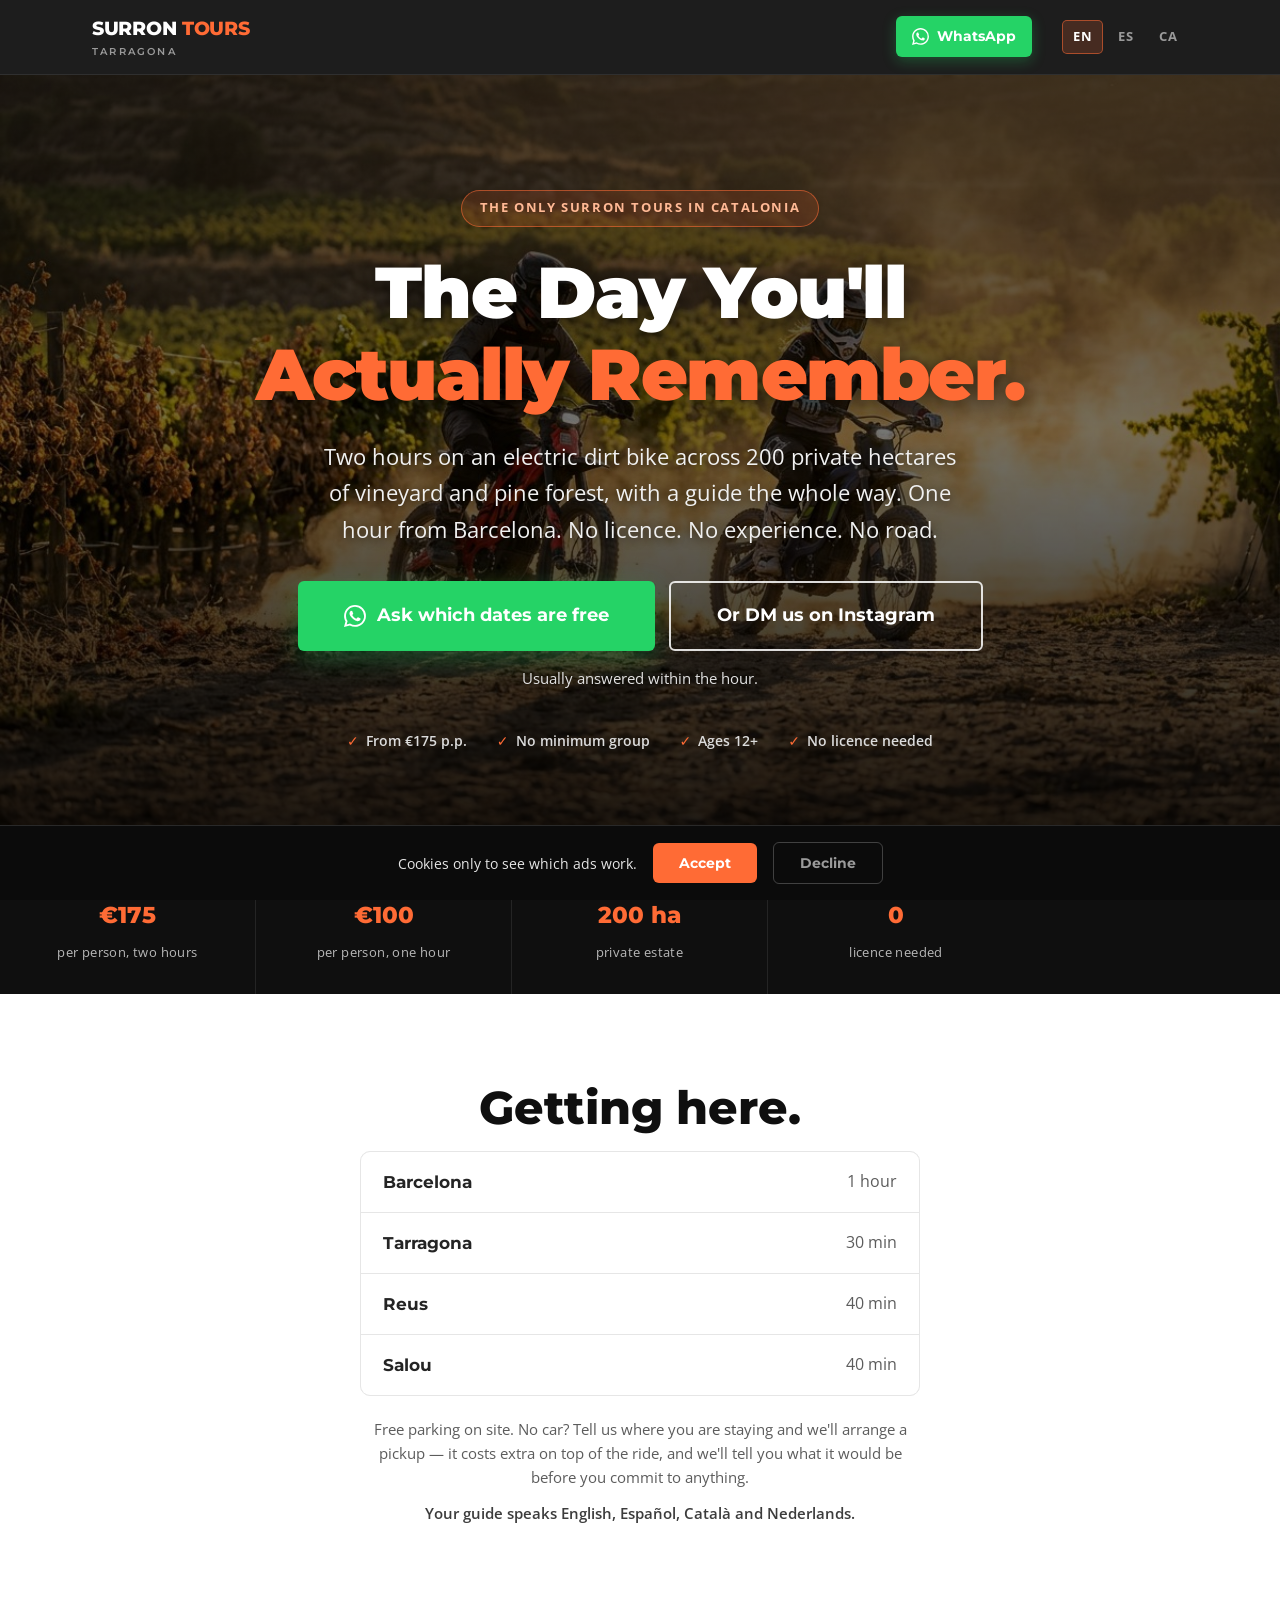
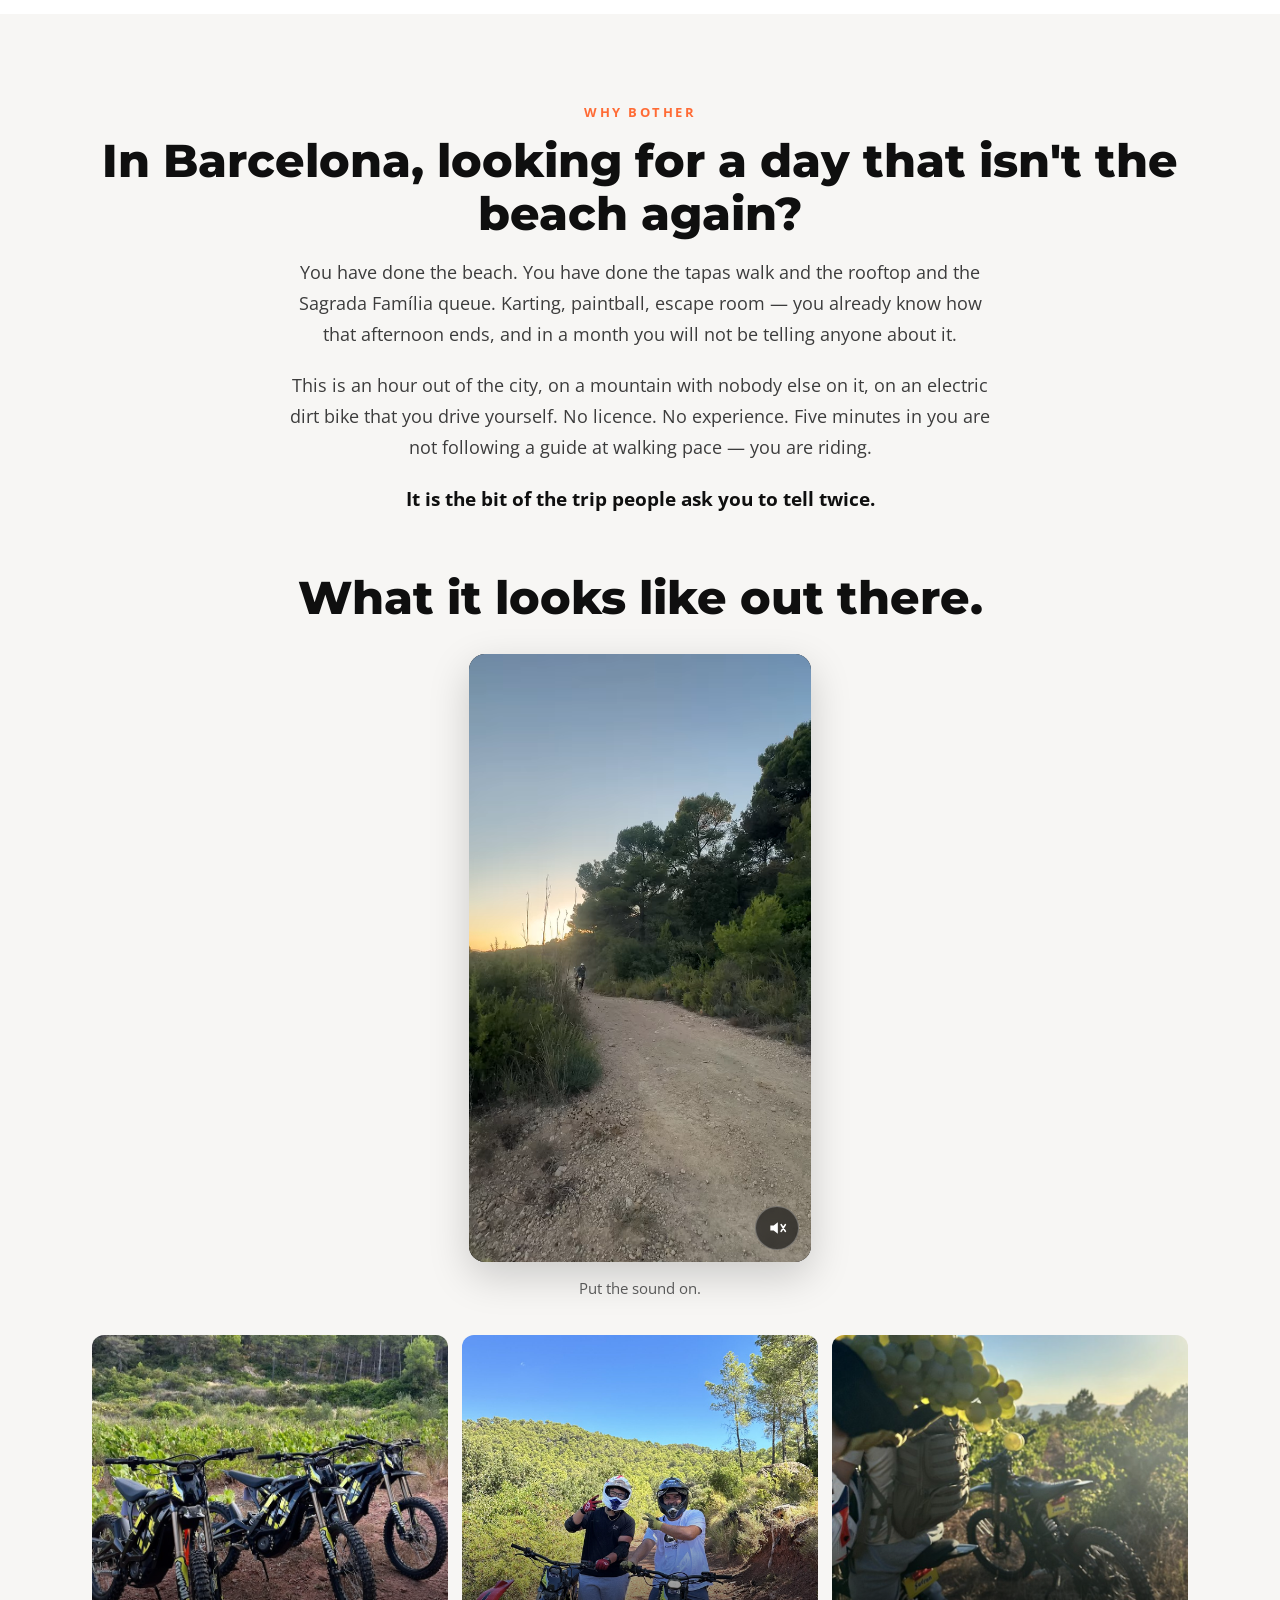
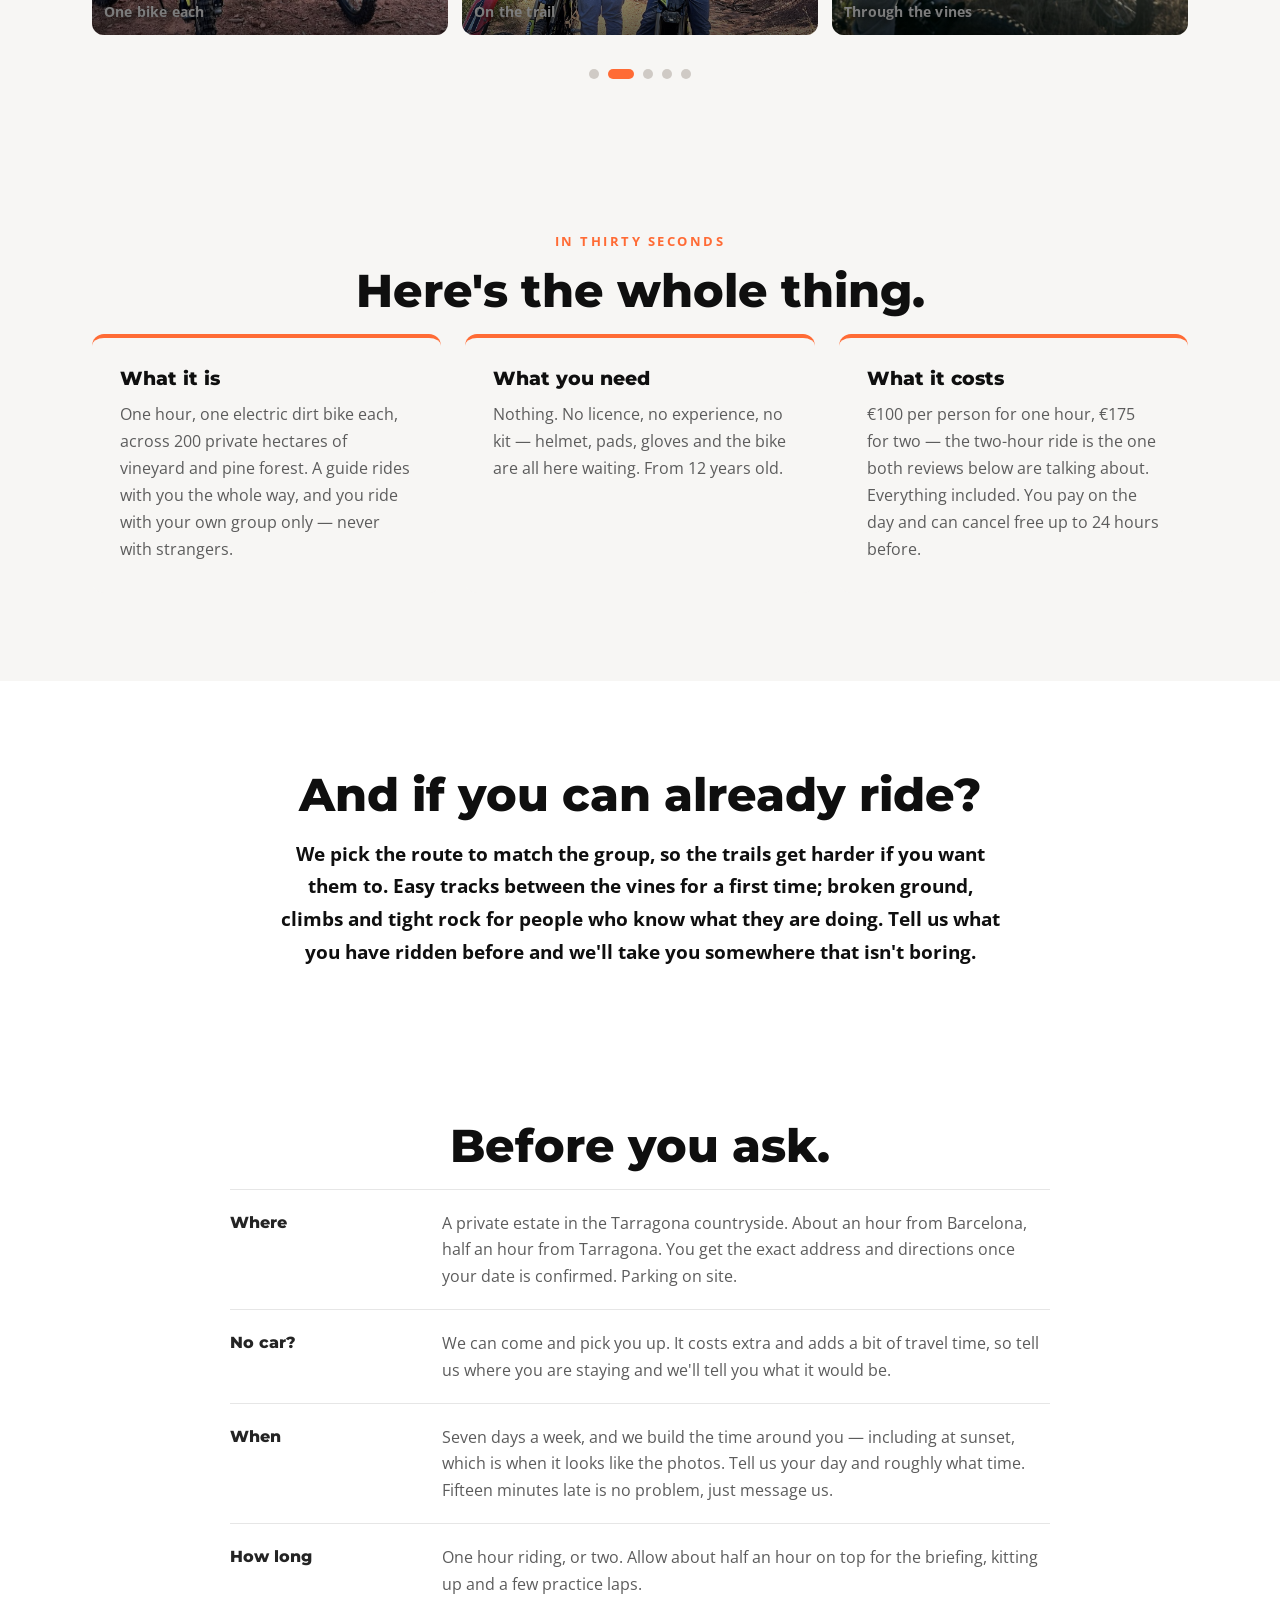
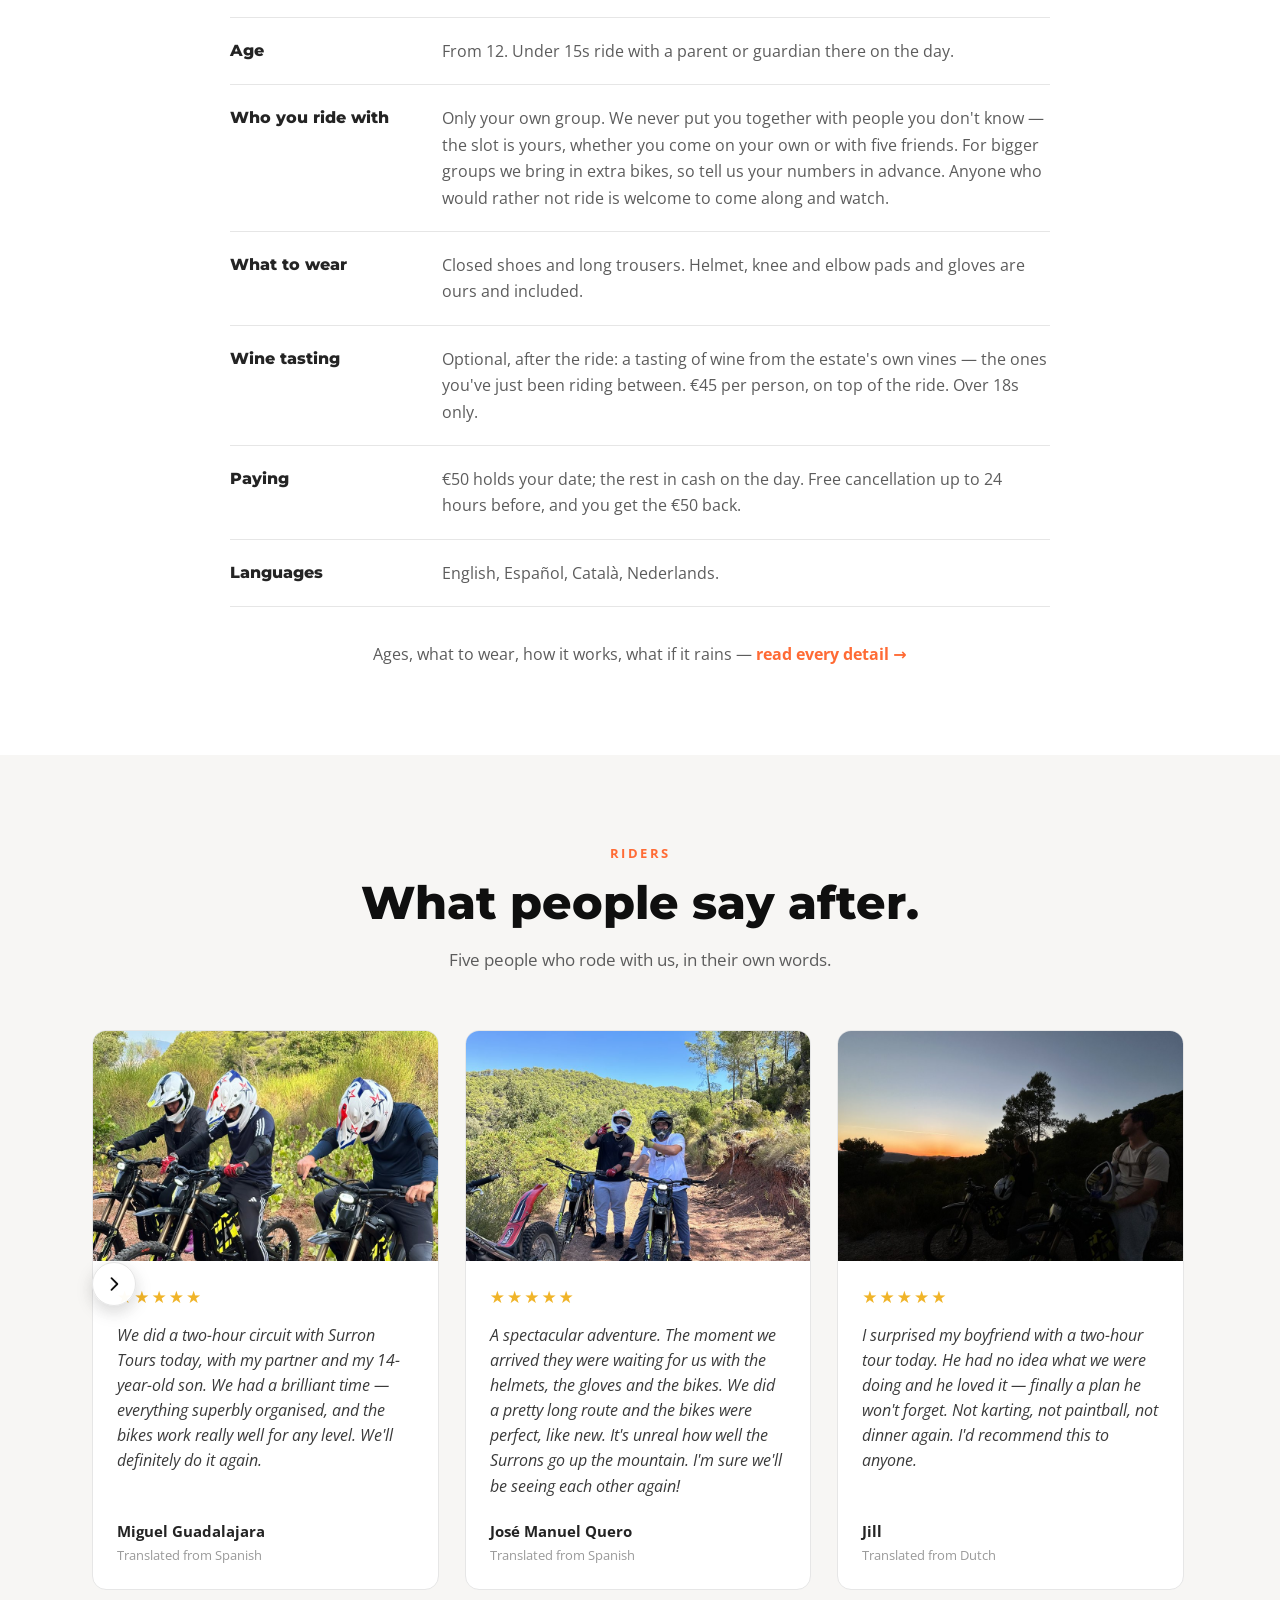
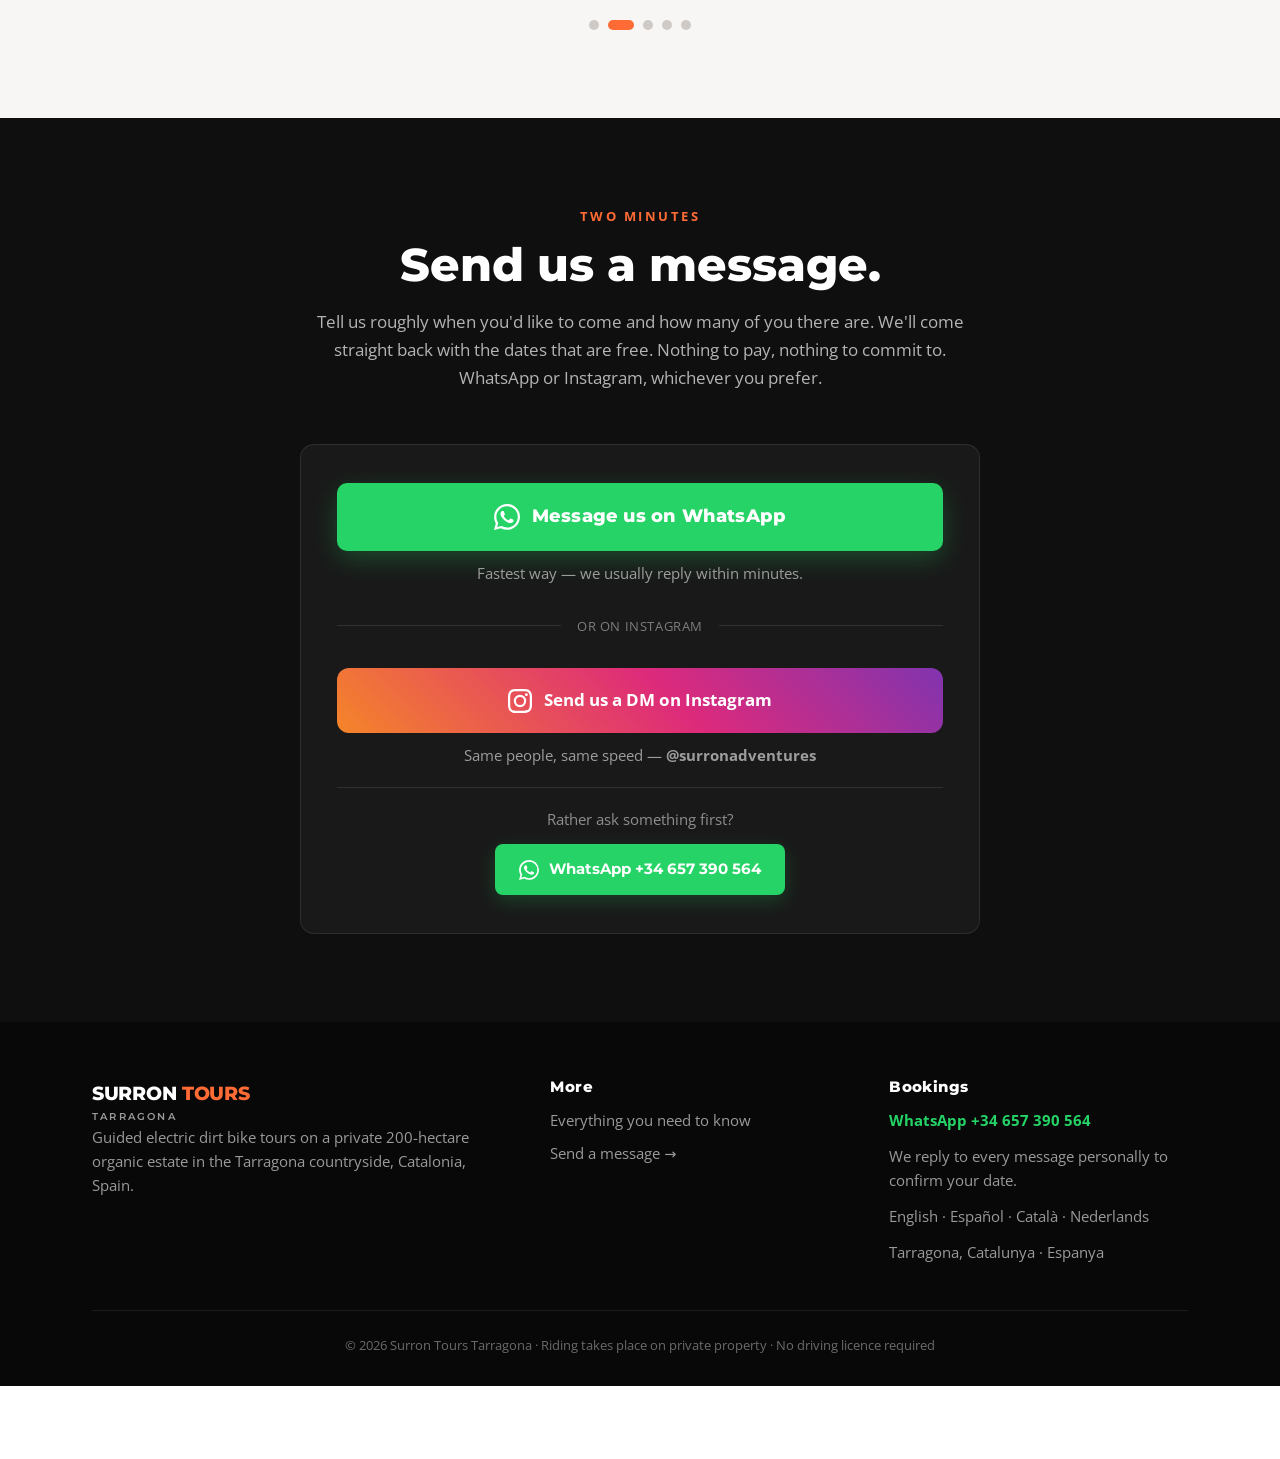
==== index.html @ e8b68014 "Wijnproeverij 45 €/p.p. (EN + bronbestanden)" ====
<!DOCTYPE html>
<html lang="en">
<head>
<meta charset="UTF-8">
<meta name="viewport" content="width=device-width, initial-scale=1.0">
<meta name="facebook-domain-verification" content="gn4ay5faop5r913kbmelxx791i2kgo">

<title>Surron Tours Tarragona | Ride an Electric Dirt Bike on 200 Private Hectares</title>
<meta name="description" content="One hour on an electric dirt bike across 200 private hectares near Tarragona. No licence, no experience, all gear included. From €175. Message us and we'll tell you which dates are free.">
<meta name="theme-color" content="#0f0f0f">
<link rel="canonical" href="https://surrontours.com/">
<link rel="alternate" hreflang="en" href="https://surrontours.com/">
<link rel="alternate" hreflang="es" href="https://surrontours.com/es/">
<link rel="alternate" hreflang="ca" href="https://surrontours.com/ca/">
<link rel="alternate" hreflang="x-default" href="https://surrontours.com/">
<meta property="og:type" content="website">
<meta property="og:site_name" content="Surron Tours Tarragona">
<meta property="og:title" content="The Best Hour of Your Holiday | Surron Tours Tarragona">
<meta property="og:description" content="Ride an electric dirt bike across 200 private hectares near Tarragona. No licence needed. All gear included. From €175.">
<meta property="og:url" content="https://surrontours.com/">
<meta property="og:image" content="https://surrontours.com/img/couple-vineyard.jpg">
<meta property="og:image:width" content="1200">
<meta property="og:image:height" content="896">
<meta property="og:locale" content="en_GB">
<meta name="twitter:card" content="summary_large_image">
<meta name="twitter:title" content="The Best Hour of Your Holiday | Surron Tours Tarragona">
<meta name="twitter:description" content="Ride an electric dirt bike across 200 private hectares near Tarragona. No licence needed. All gear included. From €175.">
<meta name="twitter:image" content="https://surrontours.com/img/couple-vineyard.jpg">

<link rel="icon" href="data:image/svg+xml,<svg xmlns='http://www.w3.org/2000/svg' viewBox='0 0 100 100'><rect width='100' height='100' rx='22' fill='%230f0f0f'/><text y='72' x='50' font-size='60' text-anchor='middle' fill='%23ff6b35' font-family='Arial,sans-serif' font-weight='bold'>S</text></svg>">

<link rel="preconnect" href="https://fonts.googleapis.com">
<link rel="preconnect" href="https://fonts.gstatic.com" crossorigin>
<link href="https://fonts.googleapis.com/css2?family=Montserrat:wght@600;700;800;900&family=Open+Sans:wght@400;600;700&display=swap" rel="stylesheet">

<link rel="stylesheet" href="/style.css?v=20">
</head>
<body>

<script type="application/ld+json">
{
  "@context": "https://schema.org",
  "@type": "TouristAttraction",
  "name": "Surron Tours Tarragona",
  "description": "Guided electric dirt bike tours on a private 200-hectare estate near Tarragona, Spain. Ride a Surron Light Bee through vineyards, forest and off-road terrain. No driving licence required. All safety gear included.",
  "url": "https://surrontours.com/",
  "image": "https://surrontours.com/img/couple-vineyard.jpg",
  "address": {
    "@type": "PostalAddress",
    "addressRegion": "Tarragona",
    "addressCountry": "ES"
  },
  "isAccessibleForFree": false,
  "availableLanguage": [
    "Spanish",
    "Catalan",
    "English",
    "Dutch"
  ],
  "makesOffer": {
    "@type": "Offer",
    "name": "Guided 1-hour ride on a Surron Light Bee",
    "price": "100",
    "priceCurrency": "EUR",
    "availability": "https://schema.org/InStock"
  }
}
</script>

<header>
  <div class="nav-wrap">
    <a href="/" class="logo">SURRON <span>TOURS</span><small>Tarragona</small></a>
    <a href="https://wa.me/34657390564?text=Hi%21%20Which%20dates%20do%20you%20have%20free%20for%20the%20Surron%20ride%3F" class="btn btn-sm hdr-wa" target="_blank" rel="noopener" aria-label="WhatsApp">
      <svg viewBox="0 0 24 24" width="17" height="17" aria-hidden="true"><path fill="currentColor" d="M17.472 14.382c-.297-.149-1.758-.867-2.03-.967-.273-.099-.471-.148-.67.15-.197.297-.767.966-.94 1.164-.173.199-.347.223-.644.075-.297-.15-1.255-.463-2.39-1.475-.883-.788-1.48-1.761-1.653-2.059-.173-.297-.018-.458.13-.606.134-.133.298-.347.446-.52.149-.174.198-.298.298-.497.099-.198.05-.371-.025-.52-.075-.149-.669-1.612-.916-2.207-.242-.579-.487-.5-.669-.51a12.8 12.8 0 0 0-.57-.01c-.198 0-.52.074-.792.372-.272.297-1.04 1.016-1.04 2.479 0 1.462 1.065 2.875 1.213 3.074.149.198 2.096 3.2 5.077 4.487.709.306 1.262.489 1.694.625.712.227 1.36.195 1.872.118.571-.085 1.758-.719 2.006-1.413.248-.694.248-1.289.173-1.413-.074-.124-.272-.198-.57-.347m-5.421 7.403h-.004a9.87 9.87 0 0 1-5.031-1.378l-.361-.214-3.741.982.998-3.648-.235-.374a9.86 9.86 0 0 1-1.51-5.26c.001-5.45 4.436-9.884 9.888-9.884a9.82 9.82 0 0 1 6.988 2.896 9.83 9.83 0 0 1 2.893 6.994c-.003 5.45-4.437 9.885-9.885 9.885M20.52 3.449C18.24 1.245 15.24 0 12.045 0 5.463 0 .104 5.334.101 11.893c0 2.096.549 4.142 1.595 5.945L0 24l6.305-1.654a11.9 11.9 0 0 0 5.683 1.448h.005c6.582 0 11.94-5.335 11.943-11.893a11.8 11.8 0 0 0-3.416-8.402"/></svg> WhatsApp
    </a>
    <span class="lang"><a href="/" class="on" hreflang="en">EN</a><a href="/es/" hreflang="es">ES</a><a href="/ca/" hreflang="ca">CA</a></span>
  </div>
</header>

<section class="hero" id="top">
  <div class="hero-inner">
    <div class="hero-badge">The only Surron tours in Catalonia</div>
    <h1>The Day You'll<br><em>Actually Remember.</em></h1>
    <p class="lead">Two hours on an electric dirt bike across 200 private hectares of vineyard and pine forest, with a guide the whole way. One hour from Barcelona. No licence. No experience. No road.</p>
    <div class="hero-cta">
      <a href="https://wa.me/34657390564?text=Hi%21%20Which%20dates%20do%20you%20have%20free%20for%20the%20Surron%20ride%3F" class="btn btn-lg btn-wa" target="_blank" rel="noopener">
        <svg viewBox="0 0 24 24" width="22" height="22" aria-hidden="true"><path fill="currentColor" d="M17.472 14.382c-.297-.149-1.758-.867-2.03-.967-.273-.099-.471-.148-.67.15-.197.297-.767.966-.94 1.164-.173.199-.347.223-.644.075-.297-.15-1.255-.463-2.39-1.475-.883-.788-1.48-1.761-1.653-2.059-.173-.297-.018-.458.13-.606.134-.133.298-.347.446-.52.149-.174.198-.298.298-.497.099-.198.05-.371-.025-.52-.075-.149-.669-1.612-.916-2.207-.242-.579-.487-.5-.669-.51a12.8 12.8 0 0 0-.57-.01c-.198 0-.52.074-.792.372-.272.297-1.04 1.016-1.04 2.479 0 1.462 1.065 2.875 1.213 3.074.149.198 2.096 3.2 5.077 4.487.709.306 1.262.489 1.694.625.712.227 1.36.195 1.872.118.571-.085 1.758-.719 2.006-1.413.248-.694.248-1.289.173-1.413-.074-.124-.272-.198-.57-.347m-5.421 7.403h-.004a9.87 9.87 0 0 1-5.031-1.378l-.361-.214-3.741.982.998-3.648-.235-.374a9.86 9.86 0 0 1-1.51-5.26c.001-5.45 4.436-9.884 9.888-9.884a9.82 9.82 0 0 1 6.988 2.896 9.83 9.83 0 0 1 2.893 6.994c-.003 5.45-4.437 9.885-9.885 9.885M20.52 3.449C18.24 1.245 15.24 0 12.045 0 5.463 0 .104 5.334.101 11.893c0 2.096.549 4.142 1.595 5.945L0 24l6.305-1.654a11.9 11.9 0 0 0 5.683 1.448h.005c6.582 0 11.94-5.335 11.943-11.893a11.8 11.8 0 0 0-3.416-8.402"/></svg> Ask which dates are free
      </a>
      <a href="https://ig.me/m/surronadventures" class="btn btn-lg btn-ghost" target="_blank" rel="noopener">Or DM us on Instagram</a>
    </div>
    <p class="cta-noot">Usually answered within the hour.</p>
    <div class="hero-trust"><span>From €175 p.p.</span><span>No minimum group</span><span>Ages 12+</span><span>No licence needed</span></div>
  </div>
</section>

<section class="factbar" style="padding:0">
  <div class="factbar-grid"><div class="fact"><b>€175</b><span>per person, two hours</span></div><div class="fact"><b>€100</b><span>per person, one hour</span></div><div class="fact"><b>200 ha</b><span>private estate</span></div><div class="fact"><b>0</b><span>licence needed</span></div></div>
</section>

<section class="afstand">
  <div class="container">
    <h2 class="section-title">Getting here.</h2>
    <div class="komen-lijst">
        <div class="komen-rij"><b>Barcelona</b><span>1 hour</span></div>
        <div class="komen-rij"><b>Tarragona</b><span>30 min</span></div>
        <div class="komen-rij"><b>Reus</b><span>40 min</span></div>
        <div class="komen-rij"><b>Salou</b><span>40 min</span></div>
    </div>
    <p class="komen-noot">Free parking on site. No car? Tell us where you are staying and we'll arrange a pickup — it costs extra on top of the ride, and we'll tell you what it would be before you commit to anything.</p>
    <p class="komen-noot afstand-talen">Your guide speaks English, Español, Català and Nederlands.</p>
  </div>
</section>

<section class="pitch">
  <div class="container">
    <div class="section-label">Why Bother</div>
    <h2 class="section-title">In Barcelona, looking for a day that isn't the beach again?</h2>
    <div class="pitch-tekst">
      <p>You have done the beach. You have done the tapas walk and the rooftop and the Sagrada Família queue. Karting, paintball, escape room — you already know how that afternoon ends, and in a month you will not be telling anyone about it.</p>
      <p>This is an hour out of the city, on a mountain with nobody else on it, on an electric dirt bike that you drive yourself. No licence. No experience. Five minutes in you are not following a guide at walking pace — you are riding.</p>
      <p>It is the bit of the trip people ask you to tell twice.</p>
    </div>
  </div>
</section>

<section class="beeld">
  <div class="container">
    <h2 class="section-title beeld-titel">What it looks like out there.</h2>

    <figure class="rit">
      <div class="rit-doos">
        <video poster="/video/poster.jpg?v=2" muted loop playsinline preload="none"
               width="720" height="1280" aria-label="Eleven seconds on the estate at sunset — riders on the track, the vineyards, the valley." data-rit>
          <source src="/video/rit.mp4?v=2" type="video/mp4">
          <source src="/video/rit.webm?v=2" type="video/webm">
        </video>
        <button class="rit-geluid" type="button"
                data-aan="Sound on" data-uit="Sound off"
                aria-label="Sound on">
          <svg viewBox="0 0 24 24" width="20" height="20" aria-hidden="true">
            <path d="M4 9v6h4l5 4V5L8 9H4z" fill="currentColor"/>
            <path class="rit-streep" d="M17 8l5 8M22 8l-5 8" stroke="currentColor" stroke-width="2" stroke-linecap="round" fill="none"/>
          </svg>
        </button>
      </div>
      <figcaption>Put the sound on.</figcaption>
    </figure>

    <div class="foto-slider rev-slider" data-slider>
      <div class="foto-track slider-track" tabindex="0">
        <figure class="foto" data-slide>
          <img src="/img/fleet-three.jpg" alt="Three Surron Light Bee electric dirt bikes lined up on red earth, vines and pine forest behind" loading="lazy">
          <figcaption>One bike each</figcaption>
        </figure>
        <figure class="foto" data-slide>
          <img src="/img/feel-trail.jpg" alt="Two riders stopped on a trail through the scrub on the private estate near Tarragona" loading="lazy">
          <figcaption>On the trail</figcaption>
        </figure>
        <figure class="foto" data-slide>
          <img src="/img/through-the-vines.jpg" alt="Rider on an electric dirt bike on a track between the vines on the estate" loading="lazy">
          <figcaption>Through the vines</figcaption>
        </figure>
        <figure class="foto" data-slide>
          <img src="/img/track-clouds.jpg" alt="Two electric dirt bikes on an open red track with wooded hills behind" loading="lazy">
          <figcaption>Open track</figcaption>
        </figure>
        <figure class="foto" data-slide>
          <img src="/img/valley-bikes.jpg" alt="Two electric dirt bikes in dry grass with the valley and the pines behind" loading="lazy">
          <figcaption>The valley below</figcaption>
        </figure>
      </div>
      <div class="foto-dots slider-dots" hidden>
        <button class="rev-dot" type="button" aria-label="Go to photo 1"></button>
        <button class="rev-dot" type="button" aria-label="Go to photo 2"></button>
        <button class="rev-dot" type="button" aria-label="Go to photo 3"></button>
        <button class="rev-dot" type="button" aria-label="Go to photo 4"></button>
        <button class="rev-dot" type="button" aria-label="Go to photo 5"></button>
      </div>
    </div>
  </div>
</section>

<section class="kort">
  <div class="container">
    <div class="section-label">In Thirty Seconds</div>
    <h2 class="section-title">Here's the whole thing.</h2>
    <div class="kort-grid">
      <div class="kort-card">
        <h3>What it is</h3>
        <p>One hour, one electric dirt bike each, across 200 private hectares of vineyard and pine forest. A guide rides with you the whole way, and you ride with your own group only — never with strangers.</p>
      </div>
      <div class="kort-card">
        <h3>What you need</h3>
        <p>Nothing. No licence, no experience, no kit — helmet, pads, gloves and the bike are all here waiting. From 12 years old.</p>
      </div>
      <div class="kort-card">
        <h3>What it costs</h3>
        <p>€100 per person for one hour, €175 for two — the two-hour ride is the one both reviews below are talking about. Everything included. You pay on the day and can cancel free up to 24 hours before.</p>
      </div>
    </div>
  </div>
</section>


<section class="niveau">
  <div class="container">
    <h2 class="section-title">And if you can already ride?</h2>
    <div class="pitch-tekst"><p>We pick the route to match the group, so the trails get harder if you want them to. Easy tracks between the vines for a first time; broken ground, climbs and tight rock for people who know what they are doing. Tell us what you have ridden before and we'll take you somewhere that isn't boring.</p></div>
  </div>
</section>

<section class="prakt">
  <div class="container">
    <h2 class="section-title">Before you ask.</h2>
    <div class="prakt-lijst">
      <div class="prakt-rij">
        <b>Where</b>
        <span>A private estate in the Tarragona countryside. About an hour from Barcelona, half an hour from Tarragona. You get the exact address and directions once your date is confirmed. Parking on site.</span>
      </div>
      <div class="prakt-rij">
        <b>No car?</b>
        <span>We can come and pick you up. It costs extra and adds a bit of travel time, so tell us where you are staying and we'll tell you what it would be.</span>
      </div>
      <div class="prakt-rij">
        <b>When</b>
        <span>Seven days a week, and we build the time around you — including at sunset, which is when it looks like the photos. Tell us your day and roughly what time. Fifteen minutes late is no problem, just message us.</span>
      </div>
      <div class="prakt-rij">
        <b>How long</b>
        <span>One hour riding, or two. Allow about half an hour on top for the briefing, kitting up and a few practice laps.</span>
      </div>
      <div class="prakt-rij">
        <b>Age</b>
        <span>From 12. Under 15s ride with a parent or guardian there on the day.</span>
      </div>
      <div class="prakt-rij">
        <b>Who you ride with</b>
        <span>Only your own group. We never put you together with people you don't know — the slot is yours, whether you come on your own or with five friends. For bigger groups we bring in extra bikes, so tell us your numbers in advance. Anyone who would rather not ride is welcome to come along and watch.</span>
      </div>
      <div class="prakt-rij">
        <b>What to wear</b>
        <span>Closed shoes and long trousers. Helmet, knee and elbow pads and gloves are ours and included.</span>
      </div>
      <div class="prakt-rij">
        <b>Wine tasting</b>
        <span>Optional, after the ride: a tasting of wine from the estate's own vines — the ones you've just been riding between. €45 per person, on top of the ride. Over 18s only.</span>
      </div>
      <div class="prakt-rij">
        <b>Paying</b>
        <span>€50 holds your date; the rest in cash on the day. Free cancellation up to 24 hours before, and you get the €50 back.</span>
      </div>
      <div class="prakt-rij">
        <b>Languages</b>
        <span>English, Español, Català, Nederlands.</span>
      </div>
    </div>
    <p class="kort-meer">Ages, what to wear, how it works, what if it rains — <a href="/info/">read every detail →</a></p>
  </div>
</section>

<section class="reviews" id="reviews">
  <div class="container">
    <div class="section-label">Riders</div>
    <h2 class="section-title">What people say after.</h2>
    <p class="section-intro">Five people who rode with us, in their own words.</p>
    <div class="rev-grid">
    <div class="rev-slider" data-slider>
      <button class="rev-nav slider-prev" type="button" aria-label="Previous review" hidden>
        <svg viewBox="0 0 24 24" width="20" height="20" aria-hidden="true"><path d="M15 5l-7 7 7 7" fill="none" stroke="currentColor" stroke-width="2.2" stroke-linecap="round" stroke-linejoin="round"/></svg>
      </button>
      <div class="rev-track slider-track" tabindex="0">
        <figure class="rev" data-slide role="group" aria-roledescription="review"
                aria-label="1 / 5">
          <img src="/img/rider-trio.jpg" alt="Miguel Guadalajara" loading="lazy" width="900" height="900">
          <blockquote>
            <div class="rev-stars" aria-label="Five out of five stars">★★★★★</div>
            <p>We did a two-hour circuit with Surron Tours today, with my partner and my 14-year-old son. We had a brilliant time — everything superbly organised, and the bikes work really well for any level. We'll definitely do it again.</p>
          </blockquote>
          <figcaption>Miguel Guadalajara<div class="rev-src">Translated from Spanish</div></figcaption>
        </figure>
        <figure class="rev" data-slide role="group" aria-roledescription="review"
                aria-label="2 / 5">
          <img src="/img/rider-duo.jpg" alt="José Manuel Quero" loading="lazy" width="900" height="900">
          <blockquote>
            <div class="rev-stars" aria-label="Five out of five stars">★★★★★</div>
            <p>A spectacular adventure. The moment we arrived they were waiting for us with the helmets, the gloves and the bikes. We did a pretty long route and the bikes were perfect, like new. It's unreal how well the Surrons go up the mountain. I'm sure we'll be seeing each other again!</p>
          </blockquote>
          <figcaption>José Manuel Quero<div class="rev-src">Translated from Spanish</div></figcaption>
        </figure>
        <figure class="rev" data-slide role="group" aria-roledescription="review"
                aria-label="3 / 5">
          <img src="/img/rider-sunset.jpg" alt="Jill" loading="lazy" width="900" height="900">
          <blockquote>
            <div class="rev-stars" aria-label="Five out of five stars">★★★★★</div>
            <p>I surprised my boyfriend with a two-hour tour today. He had no idea what we were doing and he loved it — finally a plan he won't forget. Not karting, not paintball, not dinner again. I'd recommend this to anyone.</p>
          </blockquote>
          <figcaption>Jill<div class="rev-src">Translated from Dutch</div></figcaption>
        </figure>
        <figure class="rev" data-slide role="group" aria-roledescription="review"
                aria-label="4 / 5">
          <img src="/img/review-jada.jpg" alt="Jada" loading="lazy" width="900" height="900">
          <blockquote>
            <div class="rev-stars" aria-label="Five out of five stars">★★★★★</div>
            <p>An unforgettable experience! I had a great time riding the trails between the vineyards, surrounded by nature, and on top of that a sunset with beautiful views. A different kind of plan, super fun, and I enjoyed it so much. I'd do it again without a second thought!</p>
          </blockquote>
          <figcaption>Jada<div class="rev-src">Translated from Spanish</div></figcaption>
        </figure>
        <figure class="rev" data-slide role="group" aria-roledescription="review"
                aria-label="5 / 5">
          <img src="/img/review-oliver.jpg" alt="Oliver" loading="lazy" width="900" height="900">
          <blockquote>
            <div class="rev-stars" aria-label="Five out of five stars">★★★★★</div>
            <p>It was my first time riding a Surron, the guide is very nice and friendly, it was a very fun experience and I would definitely recommend it for everyone from beginners to advanced riders.</p>
          </blockquote>
          <figcaption>Oliver</figcaption>
        </figure>
      </div>
      <button class="rev-nav slider-next" type="button" aria-label="Next review" hidden>
        <svg viewBox="0 0 24 24" width="20" height="20" aria-hidden="true"><path d="M9 5l7 7-7 7" fill="none" stroke="currentColor" stroke-width="2.2" stroke-linecap="round" stroke-linejoin="round"/></svg>
      </button>
      <div class="rev-dots slider-dots" hidden>
        <button class="rev-dot" type="button" aria-label="Go to review 1"></button>
        <button class="rev-dot" type="button" aria-label="Go to review 2"></button>
        <button class="rev-dot" type="button" aria-label="Go to review 3"></button>
        <button class="rev-dot" type="button" aria-label="Go to review 4"></button>
        <button class="rev-dot" type="button" aria-label="Go to review 5"></button>
      </div>
    </div>
    </div>
  </div>
</section>


<section class="book" id="book">
  <div class="container">
    <div class="section-label">Two Minutes</div>
    <h2 class="section-title">Send us a message.</h2>
    <p class="section-intro">Tell us roughly when you'd like to come and how many of you there are. We'll come straight back with the dates that are free. Nothing to pay, nothing to commit to. WhatsApp or Instagram, whichever you prefer.</p>

    <div class="book-wrap">
      <div class="wa-lead">
        <a class="wa-cta" href="https://wa.me/34657390564?text=Hi%21%20Which%20dates%20do%20you%20have%20free%20for%20the%20Surron%20ride%3F" target="_blank" rel="noopener">
          <svg viewBox="0 0 24 24" width="26" height="26" aria-hidden="true"><path fill="currentColor" d="M17.472 14.382c-.297-.149-1.758-.867-2.03-.967-.273-.099-.471-.148-.67.15-.197.297-.767.966-.94 1.164-.173.199-.347.223-.644.075-.297-.15-1.255-.463-2.39-1.475-.883-.788-1.48-1.761-1.653-2.059-.173-.297-.018-.458.13-.606.134-.133.298-.347.446-.52.149-.174.198-.298.298-.497.099-.198.05-.371-.025-.52-.075-.149-.669-1.612-.916-2.207-.242-.579-.487-.5-.669-.51a12.8 12.8 0 0 0-.57-.01c-.198 0-.52.074-.792.372-.272.297-1.04 1.016-1.04 2.479 0 1.462 1.065 2.875 1.213 3.074.149.198 2.096 3.2 5.077 4.487.709.306 1.262.489 1.694.625.712.227 1.36.195 1.872.118.571-.085 1.758-.719 2.006-1.413.248-.694.248-1.289.173-1.413-.074-.124-.272-.198-.57-.347m-5.421 7.403h-.004a9.87 9.87 0 0 1-5.031-1.378l-.361-.214-3.741.982.998-3.648-.235-.374a9.86 9.86 0 0 1-1.51-5.26c.001-5.45 4.436-9.884 9.888-9.884a9.82 9.82 0 0 1 6.988 2.896 9.83 9.83 0 0 1 2.893 6.994c-.003 5.45-4.437 9.885-9.885 9.885M20.52 3.449C18.24 1.245 15.24 0 12.045 0 5.463 0 .104 5.334.101 11.893c0 2.096.549 4.142 1.595 5.945L0 24l6.305-1.654a11.9 11.9 0 0 0 5.683 1.448h.005c6.582 0 11.94-5.335 11.943-11.893a11.8 11.8 0 0 0-3.416-8.402"/></svg>
          Message us on WhatsApp
        </a>
        <p class="wa-note">Fastest way — we usually reply within minutes.</p>
        <div class="wa-or"><span>or on Instagram</span></div>
      </div>

      <a class="ig-cta" href="https://ig.me/m/surronadventures" target="_blank" rel="noopener">
        <svg viewBox="0 0 24 24" width="24" height="24" aria-hidden="true"><path fill="currentColor" d="M12 2.2c3.2 0 3.6 0 4.8.1 1.2.1 1.8.2 2.2.4.6.2 1 .5 1.4.9.4.4.7.8.9 1.4.2.4.4 1 .4 2.2.1 1.2.1 1.6.1 4.8s0 3.6-.1 4.8c-.1 1.2-.2 1.8-.4 2.2-.2.6-.5 1-.9 1.4-.4.4-.8.7-1.4.9-.4.2-1 .4-2.2.4-1.2.1-1.6.1-4.8.1s-3.6 0-4.8-.1c-1.2-.1-1.8-.2-2.2-.4-.6-.2-1-.5-1.4-.9-.4-.4-.7-.8-.9-1.4-.2-.4-.4-1-.4-2.2C2.2 15.6 2.2 15.2 2.2 12s0-3.6.1-4.8c.1-1.2.2-1.8.4-2.2.2-.6.5-1 .9-1.4.4-.4.8-.7 1.4-.9.4-.2 1-.4 2.2-.4C8.4 2.2 8.8 2.2 12 2.2M12 0C8.7 0 8.3 0 7.1.1 5.8.1 4.9.3 4.1.6c-.8.3-1.5.7-2.1 1.4C1.3 2.6.9 3.3.6 4.1.3 4.9.1 5.8.1 7.1 0 8.3 0 8.7 0 12s0 3.7.1 4.9c.1 1.3.3 2.2.6 3 .3.8.7 1.5 1.4 2.1.6.7 1.3 1.1 2.1 1.4.8.3 1.7.5 3 .6C8.3 24 8.7 24 12 24s3.7 0 4.9-.1c1.3-.1 2.2-.3 3-.6.8-.3 1.5-.7 2.1-1.4.7-.6 1.1-1.3 1.4-2.1.3-.8.5-1.7.6-3 .1-1.2.1-1.6.1-4.9s0-3.7-.1-4.9c-.1-1.3-.3-2.2-.6-3-.3-.8-.7-1.5-1.4-2.1C21.4 1.3 20.7.9 19.9.6c-.8-.3-1.7-.5-3-.6C15.7 0 15.3 0 12 0zm0 5.8a6.2 6.2 0 1 0 0 12.4 6.2 6.2 0 0 0 0-12.4zM12 16a4 4 0 1 1 0-8 4 4 0 0 1 0 8zm6.4-11.8a1.4 1.4 0 1 0 0 2.9 1.4 1.4 0 0 0 0-2.9z"/></svg>
        Send us a DM on Instagram
      </a>
      <p class="wa-note">Same people, same speed — <b>@surronadventures</b></p>

      <div class="book-alt">
        <div class="wa-alt">
          <span>Rather ask something first?</span>
          <a class="wa-btn" href="https://wa.me/34657390564?text=Hi%21%20I%20have%20a%20question%20about%20the%20Surron%20ride." target="_blank" rel="noopener">
            <svg viewBox="0 0 24 24" width="20" height="20" aria-hidden="true"><path fill="currentColor" d="M17.472 14.382c-.297-.149-1.758-.867-2.03-.967-.273-.099-.471-.148-.67.15-.197.297-.767.966-.94 1.164-.173.199-.347.223-.644.075-.297-.15-1.255-.463-2.39-1.475-.883-.788-1.48-1.761-1.653-2.059-.173-.297-.018-.458.13-.606.134-.133.298-.347.446-.52.149-.174.198-.298.298-.497.099-.198.05-.371-.025-.52-.075-.149-.669-1.612-.916-2.207-.242-.579-.487-.5-.669-.51a12.8 12.8 0 0 0-.57-.01c-.198 0-.52.074-.792.372-.272.297-1.04 1.016-1.04 2.479 0 1.462 1.065 2.875 1.213 3.074.149.198 2.096 3.2 5.077 4.487.709.306 1.262.489 1.694.625.712.227 1.36.195 1.872.118.571-.085 1.758-.719 2.006-1.413.248-.694.248-1.289.173-1.413-.074-.124-.272-.198-.57-.347m-5.421 7.403h-.004a9.87 9.87 0 0 1-5.031-1.378l-.361-.214-3.741.982.998-3.648-.235-.374a9.86 9.86 0 0 1-1.51-5.26c.001-5.45 4.436-9.884 9.888-9.884a9.82 9.82 0 0 1 6.988 2.896 9.83 9.83 0 0 1 2.893 6.994c-.003 5.45-4.437 9.885-9.885 9.885M20.52 3.449C18.24 1.245 15.24 0 12.045 0 5.463 0 .104 5.334.101 11.893c0 2.096.549 4.142 1.595 5.945L0 24l6.305-1.654a11.9 11.9 0 0 0 5.683 1.448h.005c6.582 0 11.94-5.335 11.943-11.893a11.8 11.8 0 0 0-3.416-8.402"/></svg>
            WhatsApp +34 657 390 564
          </a>
        </div>
      </div>
    </div>
  </div>
</section>

<footer>
  <div class="container">
    <div class="foot-grid">
      <div>
        <a href="/" class="logo">SURRON <span>TOURS</span><small>Tarragona</small></a>
        <p>Guided electric dirt bike tours on a private 200-hectare organic estate in the Tarragona countryside, Catalonia, Spain.</p>
      </div>
      <div class="foot">
        <h4>More</h4>
        <a href="/info/">Everything you need to know</a>
        <a href="/#book">Send a message →</a>
      </div>
      <div class="foot">
        <h4>Bookings</h4>
        <a class="wa-foot" href="https://wa.me/34657390564?text=Hi%21%20Which%20dates%20do%20you%20have%20free%20for%20the%20Surron%20ride%3F" target="_blank" rel="noopener">WhatsApp +34 657 390 564</a>
        <p style="margin-top:12px">We reply to every message personally to confirm your date.</p>
        <p style="margin-top:12px">English · Español · Català · Nederlands</p>
        <p style="margin-top:12px">Tarragona, Catalunya · Espanya</p>
      </div>
    </div>
    <div class="foot-bottom">© 2026 Surron Tours Tarragona · Riding takes place on private property · No driving licence required</div>
  </div>
</footer>

<script>
// Wie in het Catalaans of Spaans browst, sturen we één keer door naar
// die versie. ?lang=en zet dat voorgoed uit, en zoekmachines nooit.
(function () {
  try {
    var p = new URLSearchParams(location.search);
    if (p.get('lang') === 'en') return;
    if (document.referrer.indexOf(location.host) !== -1) return;
    var l = (navigator.languages || [navigator.language || '']).join(',').toLowerCase();
    if (/\bca\b|ca-/.test(l)) location.replace('/ca/');
    else if (/\bes\b|es-/.test(l)) location.replace('/es/');
  } catch (e) {}
})();

// FAQ
document.querySelectorAll('.faq-q').forEach(function (q) {
  q.addEventListener('click', function () {
    var item = q.parentElement;
    var wasOpen = item.classList.contains('open');
    document.querySelectorAll('.faq-item').forEach(function (i) { i.classList.remove('open'); });
    if (!wasOpen) item.classList.add('open');
  });
});

</script>

<script src="/reviews.js" defer></script>
<script src="/pixel.js?v=4" data-event="ViewContent"></script>
</body>
</html>
---- style.css ----
:root{
  --orange:#ff6b35;
  --orange-dark:#e2551f;
  --ink:#0f0f0f;
  --ink-2:#1c1c1c;
  --grey:#5c5c5c;
  --line:#e6e6e6;
  --bg-soft:#f7f6f4;
  --eco:#4caf50;
  --std:#f0b429;
  --sport:#e63946;
}
*{margin:0;padding:0;box-sizing:border-box}
html{scroll-behavior:smooth;scroll-padding-top:80px}
body{font-family:'Open Sans',system-ui,sans-serif;color:#242424;line-height:1.65;-webkit-font-smoothing:antialiased}
img{display:block;max-width:100%}
h1,h2,h3,h4{font-family:'Montserrat',sans-serif;line-height:1.15;color:var(--ink)}
a{color:inherit}
.container{max-width:1140px;margin:0 auto;padding:0 22px}
section{padding:88px 0}
.section-label{text-align:center;font-size:13px;letter-spacing:2.5px;text-transform:uppercase;color:var(--orange);font-weight:700;margin-bottom:12px}
.section-title{font-size:clamp(30px,4.4vw,46px);font-weight:800;text-align:center;margin-bottom:16px}
.section-intro{max-width:660px;margin:0 auto 52px;text-align:center;color:var(--grey);font-size:17px}

/* ---------- BUTTONS ---------- */
.btn{display:inline-block;background:var(--orange);color:#fff;padding:15px 34px;border-radius:6px;text-decoration:none;font-weight:700;font-family:'Montserrat',sans-serif;font-size:16px;border:none;cursor:pointer;transition:.2s;box-shadow:0 4px 14px rgba(255,107,53,.3)}
.btn:hover{background:var(--orange-dark);transform:translateY(-2px);box-shadow:0 8px 22px rgba(255,107,53,.4)}
.btn-lg{padding:18px 46px;font-size:18px}
.btn-ghost{background:transparent;border:2px solid rgba(255,255,255,.85);color:#fff;box-shadow:none}
.btn-ghost:hover{background:#fff;color:var(--ink)}
.btn-sm{padding:11px 24px;font-size:15px}

/* ---------- HEADER ---------- */
header{position:sticky;top:0;z-index:200;background:rgba(15,15,15,.94);backdrop-filter:blur(10px);border-bottom:1px solid rgba(255,255,255,.08)}
.nav-wrap{max-width:1140px;margin:0 auto;padding:13px 22px;display:flex;align-items:center;justify-content:space-between;gap:16px}
.logo{font-family:'Montserrat',sans-serif;font-weight:800;font-size:19px;color:#fff;text-decoration:none;letter-spacing:-.3px;white-space:nowrap}
.logo span{color:var(--orange)}
.logo small{display:block;font-size:10px;font-weight:600;letter-spacing:2.2px;color:#9a9a9a;text-transform:uppercase}
nav{display:flex;align-items:center;gap:26px}
nav a{color:#e8e8e8;text-decoration:none;font-weight:600;font-size:14.5px;transition:color .2s}
nav a:hover{color:var(--orange)}
.nav-toggle{display:none;background:none;border:0;cursor:pointer;padding:8px;flex-direction:column;gap:5px}
.nav-toggle span{display:block;width:24px;height:2px;background:#fff;transition:.25s}
.nav-toggle.open span:nth-child(1){transform:translateY(7px) rotate(45deg)}
.nav-toggle.open span:nth-child(2){opacity:0}
.nav-toggle.open span:nth-child(3){transform:translateY(-7px) rotate(-45deg)}

/* ---------- HERO ---------- */
.hero{position:relative;min-height:88vh;display:flex;align-items:center;justify-content:center;text-align:center;color:#fff;padding:90px 22px;background:#000}
.hero::before{content:"";position:absolute;inset:0;background:url('/img/couple-vineyard.jpg') center/cover no-repeat;opacity:.62}
.hero::after{content:"";position:absolute;inset:0;background:linear-gradient(180deg,rgba(0,0,0,.55) 0%,rgba(0,0,0,.25) 45%,rgba(0,0,0,.85) 100%)}
.hero-inner{position:relative;z-index:2;max-width:900px}
.hero-badge{display:inline-block;background:rgba(255,107,53,.16);border:1px solid rgba(255,107,53,.55);color:#ffb995;padding:7px 18px;border-radius:100px;font-size:12.5px;font-weight:700;letter-spacing:1.6px;text-transform:uppercase;margin-bottom:24px}
.hero h1{font-size:clamp(38px,7vw,72px);font-weight:900;color:#fff;letter-spacing:-1.5px;text-shadow:0 3px 22px rgba(0,0,0,.6)}
.hero h1 em{font-style:normal;color:var(--orange)}
.hero p.lead{font-size:clamp(17px,2.3vw,22px);margin:22px auto 34px;max-width:640px;color:#f0f0f0;text-shadow:0 2px 10px rgba(0,0,0,.6)}
.hero-cta{display:flex;gap:14px;justify-content:center;flex-wrap:wrap}
.hero-trust{margin-top:38px;display:flex;gap:10px 30px;justify-content:center;flex-wrap:wrap;font-size:14px;font-weight:600;color:#dcdcdc}
.hero-trust span::before{content:"✓";color:var(--orange);font-weight:800;margin-right:7px}

/* ---------- FACT BAR ---------- */
.factbar{background:var(--ink);color:#fff;padding:0}
.factbar-grid{display:grid;grid-template-columns:repeat(5,1fr);text-align:center}
.fact{padding:30px 14px;border-right:1px solid rgba(255,255,255,.09)}
.fact:last-child{border-right:0}
.fact b{display:block;font-family:'Montserrat',sans-serif;font-size:23px;font-weight:800;color:var(--orange);margin-bottom:3px}
.fact span{font-size:13px;color:#b8b8b8;letter-spacing:.4px}

/* ---------- SPLIT ---------- */
.split{display:grid;grid-template-columns:1fr 1fr;gap:60px;align-items:center}
.split img{border-radius:12px;box-shadow:0 22px 50px rgba(0,0,0,.18);width:100%;height:470px;object-fit:cover}
.split h2{font-size:clamp(28px,3.8vw,42px);font-weight:800;margin-bottom:18px}
.split p{color:var(--grey);margin-bottom:16px;font-size:16.5px}

/* ---------- BIKE SPECS ---------- */
.bike{background:var(--bg-soft)}
.spec-grid{display:grid;grid-template-columns:repeat(2,1fr);gap:1px;background:var(--line);border:1px solid var(--line);border-radius:10px;overflow:hidden;margin-top:26px}
.spec{background:#fff;padding:16px 18px}
.spec b{display:block;font-size:12px;letter-spacing:1.2px;text-transform:uppercase;color:var(--grey);font-weight:700;margin-bottom:3px}
.spec span{font-family:'Montserrat',sans-serif;font-weight:700;font-size:16px;color:var(--ink)}
.onebike{margin-top:26px;background:var(--ink);color:#fff;padding:22px 26px;border-radius:10px;border-left:5px solid var(--orange)}
.onebike b{font-family:'Montserrat',sans-serif;display:block;margin-bottom:6px;font-size:17px}
.onebike p{color:#c9c9c9;font-size:15px;margin:0}

/* ---------- MODES ---------- */
.modes{background:#fff}
.modes-grid{display:grid;grid-template-columns:repeat(3,1fr);gap:26px}
.mode{border:1px solid var(--line);border-radius:12px;overflow:hidden;transition:.25s;background:#fff;display:flex;flex-direction:column}
.mode:hover{transform:translateY(-6px);box-shadow:0 18px 40px rgba(0,0,0,.1)}
.mode-top{padding:26px 26px 20px;color:#fff}
.mode.eco .mode-top{background:linear-gradient(135deg,#4caf50,#3d8b40)}
.mode.std .mode-top{background:linear-gradient(135deg,#f0b429,#d69610)}
.mode.sport .mode-top{background:linear-gradient(135deg,#e63946,#b8202c)}
.mode-top h3{color:#fff;font-size:25px;font-weight:800;margin-bottom:4px}
.mode-top p{font-size:14.5px;opacity:.95;font-weight:600}
.mode-body{padding:24px 26px 28px;flex:1}
.mode-body ul{list-style:none}
.mode-body li{padding-left:24px;position:relative;margin-bottom:10px;font-size:15px;color:#3d3d3d}
.mode-body li::before{content:"✓";position:absolute;left:0;font-weight:800;color:var(--orange)}
.mode-note{margin-top:34px;background:var(--ink);color:#fff;border-radius:12px;padding:32px 30px;text-align:center}
.mode-note b{font-family:'Montserrat',sans-serif;font-size:19px;display:block;margin-bottom:8px}
.mode-note p{color:#c2c2c2;font-size:15.5px;max-width:640px;margin:0 auto}

/* ---------- ROUTES ---------- */
.routes{background:var(--bg-soft)}
.routes-grid{display:grid;grid-template-columns:repeat(2,1fr);gap:28px}
.route{background:#fff;border-radius:12px;overflow:hidden;box-shadow:0 5px 20px rgba(0,0,0,.07);transition:.25s;display:flex;flex-direction:column}
.route:hover{transform:translateY(-5px);box-shadow:0 16px 38px rgba(0,0,0,.12)}
.route-img{width:100%;height:210px;object-fit:cover}
.route-body{padding:26px 28px 30px;flex:1}
.pill{display:inline-block;padding:5px 14px;border-radius:100px;font-size:11.5px;font-weight:800;letter-spacing:1.1px;text-transform:uppercase;color:#fff;margin-bottom:13px}
.pill.eco{background:var(--eco)}
.pill.std{background:var(--std);color:#4a3600}
.pill.hard{background:var(--sport)}
.pill.expert{background:#7a1420}
.route h3{font-size:22px;font-weight:800;margin-bottom:10px}
.route p{color:var(--grey);font-size:15.5px;margin-bottom:12px}
.route .meta{font-size:13.5px;color:#8a8a8a;border-top:1px solid var(--line);padding-top:12px}
.route .meta b{color:var(--ink)}

/* ---------- INCLUDED / PRICE ---------- */
.price{background:#fff}
.price-wrap{display:grid;grid-template-columns:1.1fr .9fr;gap:50px;align-items:start}
.price-card{background:var(--ink);color:#fff;border-radius:14px;padding:42px 38px;text-align:center;box-shadow:0 22px 50px rgba(0,0,0,.22)}
.price-amount{font-family:'Montserrat',sans-serif;font-size:66px;font-weight:900;color:var(--orange);line-height:1}
.price-per{font-size:15px;color:#b0b0b0;margin-bottom:6px}
.price-sub{font-size:14px;color:#8f8f8f;margin-bottom:28px;padding-bottom:24px;border-bottom:1px solid rgba(255,255,255,.12)}
.price-card .btn{width:100%;margin-bottom:14px}
.price-foot{font-size:13.5px;color:#9a9a9a}
.incl-title{font-family:'Montserrat',sans-serif;font-size:21px;font-weight:800;margin-bottom:18px}
.incl{list-style:none}
.incl li{position:relative;padding-left:32px;margin-bottom:13px;font-size:16px}
.incl li::before{content:"✓";position:absolute;left:0;top:-1px;width:21px;height:21px;background:var(--eco);color:#fff;border-radius:50%;font-size:12px;font-weight:800;display:flex;align-items:center;justify-content:center}
.incl-note{margin-top:22px;padding:16px 20px;background:var(--bg-soft);border-left:4px solid var(--orange);border-radius:6px;font-size:14.5px;color:var(--grey)}

/* ---------- GOOD TO KNOW ---------- */
.know{background:var(--bg-soft)}
.know-grid{display:grid;grid-template-columns:repeat(3,1fr);gap:24px}
.know-card{background:#fff;border-radius:12px;padding:28px 26px;border-top:4px solid var(--orange);box-shadow:0 4px 16px rgba(0,0,0,.06)}
.know-card h3{font-size:18px;font-weight:800;margin-bottom:14px}
.know-card ul{list-style:none}
.know-card li{font-size:15px;color:var(--grey);margin-bottom:9px;padding-left:18px;position:relative}
.know-card li::before{content:"•";position:absolute;left:0;color:var(--orange);font-weight:800}
.know-card li b{color:var(--ink)}

/* ---------- STEPS ---------- */
.steps{background:#fff}
.steps-grid{display:grid;grid-template-columns:repeat(3,1fr);gap:38px 30px}
.step{display:flex;gap:18px}
.step-n{flex:0 0 46px;height:46px;background:var(--orange);color:#fff;border-radius:50%;display:flex;align-items:center;justify-content:center;font-family:'Montserrat',sans-serif;font-weight:800;font-size:19px}
.step h3{font-size:18px;font-weight:800;margin-bottom:6px}
.step p{font-size:15px;color:var(--grey)}

/* ---------- BANNER ---------- */
.banner{position:relative;min-height:440px;display:flex;align-items:center;justify-content:center;text-align:center;color:#fff;padding:80px 22px;background:#000}
.banner::before{content:"";position:absolute;inset:0;background:url('/img/couple-vineyard.jpg') center 42%/cover no-repeat;opacity:.58}
.banner::after{content:"";position:absolute;inset:0;background:linear-gradient(180deg,rgba(0,0,0,.5),rgba(0,0,0,.75))}
.banner-inner{position:relative;z-index:2;max-width:760px}
.banner h2{color:#fff;font-size:clamp(28px,4.4vw,44px);font-weight:900;margin-bottom:16px;text-shadow:0 3px 18px rgba(0,0,0,.6)}
.banner p{font-size:18px;color:#e8e8e8;margin-bottom:30px}

/* ---------- FAQ ---------- */
.faq{background:#fff}
.faq-list{max-width:820px;margin:0 auto}
.faq-item{border:1px solid var(--line);border-radius:10px;margin-bottom:12px;overflow:hidden;background:#fff}
.faq-q{width:100%;text-align:left;background:#fff;border:0;padding:20px 24px;font-family:'Open Sans',sans-serif;font-size:16.5px;font-weight:700;color:var(--ink);cursor:pointer;display:flex;justify-content:space-between;align-items:center;gap:16px;transition:background .2s}
.faq-q:hover{background:var(--bg-soft)}
.faq-q .tog{flex:0 0 auto;font-size:24px;color:var(--orange);font-weight:400;line-height:1;transition:transform .25s}
.faq-item.open .faq-q .tog{transform:rotate(45deg)}
.faq-a{max-height:0;overflow:hidden;transition:max-height .3s ease;color:var(--grey);font-size:15.5px}
.faq-item.open .faq-a{max-height:420px}
.faq-a div{padding:0 24px 22px}

/* ---------- REVIEWS ---------- */
.reviews{background:var(--bg-soft);text-align:center}
.review-empty{max-width:660px;margin:0 auto;background:#fff;border:2px dashed var(--line);border-radius:14px;padding:44px 36px}
.review-empty .stars{font-size:26px;color:#d8d8d8;letter-spacing:4px;margin-bottom:16px}
.review-empty h3{font-size:23px;font-weight:800;margin-bottom:12px}
.review-empty p{color:var(--grey);font-size:16px;margin-bottom:24px}

/* Echte klanten, echte foto's. De foto staat boven het citaat omdat een
   gezicht sneller vertrouwen wint dan een sterretje. */
/* Schuifbaar spoor. Het vegen zelf doet de browser met scroll-snap, dus
   het werkt ook als het script niet laadt: dan staan de kaarten er nog
   steeds, gewoon naast elkaar met een scrollbalk. */
.rev-slider{position:relative}
.rev-track{display:flex;gap:26px;text-align:left;overflow-x:auto;
           scroll-snap-type:x mandatory;scroll-behavior:smooth;
           -webkit-overflow-scrolling:touch;scrollbar-width:none;
           padding:4px 2px 6px}
.rev-track::-webkit-scrollbar{display:none}
.rev-track:focus-visible{outline:2px solid var(--orange);outline-offset:4px;border-radius:16px}
.rev-track>.rev{flex:0 0 calc((100% - 52px)/3);scroll-snap-align:start}
.rev{background:#fff;border:1px solid var(--line);border-radius:14px;overflow:hidden;
     display:flex;flex-direction:column;margin:0}
.rev img{width:100%;height:230px;object-fit:cover;display:block}
.rev blockquote{padding:22px 24px 6px;margin:0;flex:1}
.rev-stars{color:#f0b429;font-size:17px;letter-spacing:2px;margin-bottom:12px}
.rev blockquote p{font-size:15.5px;line-height:1.62;color:#3a3a3a;font-style:italic}
.rev figcaption{padding:14px 24px 22px;font-weight:700;font-size:15px}
.rev-src{font-weight:400;font-size:12.5px;color:#9a9a9a;font-style:normal;margin-top:3px}

/* Het gevoelblok: tweede beeld aan de andere kant, anders kijkt de pagina
   twee keer dezelfde kant op. */
.feel .split{margin-bottom:58px}
.feel .split:last-child{margin-bottom:0}
.feel .split p{font-size:17px;line-height:1.72}
.feel .split .btn{margin-top:10px}
.rev-split .split-img{order:2}

@media (max-width:900px){
  .rev-track{max-width:520px;margin:0 auto}
  .rev-track>.rev{flex:0 0 100%}
  /* Kaart en bolletjes moeten samen in één telefoonscherm passen, ook op
     een iPhone SE. Anders staat de aanwijzing dat er meer is onder de
     vouw en veegt niemand door. De foto levert die hoogte in, niet de
     tekst — die is het hele punt. */
  .rev img{height:190px}
  .rev blockquote{padding:18px 20px 4px}
  .rev figcaption{padding:12px 20px 18px}
  .rev-split .split-img{order:-1}
  .feel .split{margin-bottom:44px}
}

/* ---------- BOOKING ---------- */
.book{background:var(--ink);color:#fff}
.book .section-title{color:#fff}
.book .section-intro{color:#b4b4b4}
.book-wrap{max-width:680px;margin:0 auto;background:#191919;border:1px solid rgba(255,255,255,.09);border-radius:14px;padding:38px 36px}
.frow{display:grid;grid-template-columns:1fr 1fr;gap:16px}
.field{margin-bottom:16px}
.field label{display:block;font-size:13px;font-weight:700;letter-spacing:.6px;text-transform:uppercase;color:#a8a8a8;margin-bottom:7px}
.field input,.field select,.field textarea{width:100%;padding:13px 15px;background:#0f0f0f;border:1px solid #333;border-radius:7px;color:#fff;font-family:'Open Sans',sans-serif;font-size:15.5px;transition:border-color .2s}
.field input:focus,.field select:focus,.field textarea:focus{outline:none;border-color:var(--orange)}
.field textarea{resize:vertical;min-height:88px}
.book .btn{width:100%;margin-top:8px}
.book-alt{text-align:center;margin-top:26px;color:#9d9d9d;font-size:15px}
.book-alt a{color:var(--orange);font-weight:700}
.wa-alt{margin-top:20px;padding-top:20px;border-top:1px solid rgba(255,255,255,.10);
        display:flex;flex-direction:column;align-items:center;gap:12px}
.wa-alt span{font-size:14.5px;color:#8e8e8e}
.wa-btn{display:inline-flex;align-items:center;gap:10px;background:#25d366;color:#fff!important;
        text-decoration:none;padding:13px 24px;border-radius:8px;
        font-family:'Montserrat',sans-serif;font-weight:700;font-size:15px;
        transition:.2s;box-shadow:0 6px 20px rgba(37,211,102,.22)}
.wa-btn:hover{background:#1eb855;transform:translateY(-2px)}
.wa-btn svg{flex:none}
/* primaire boekknop bovenaan het boekingsblok */
.wa-lead{margin-bottom:30px}
.wa-cta{display:flex;align-items:center;justify-content:center;gap:12px;
        background:#25d366;color:#fff!important;text-decoration:none;
        padding:19px 24px;border-radius:10px;
        font-family:'Montserrat',sans-serif;font-weight:800;font-size:18px;
        letter-spacing:.2px;transition:.2s;box-shadow:0 8px 26px rgba(37,211,102,.26)}
.wa-cta:hover{background:#1eb855;transform:translateY(-2px)}
.ig-cta{display:flex;align-items:center;justify-content:center;gap:12px;width:100%;padding:18px 24px;border-radius:12px;font-weight:700;font-size:17px;color:#fff;text-decoration:none;background:linear-gradient(45deg,#f58529,#dd2a7b 55%,#8134af);transition:transform .15s}
.ig-cta:hover{transform:translateY(-2px)}
.ig-cta svg{flex:none}
.wa-cta svg{flex:none}
.wa-note{text-align:center;margin:11px 0 0;font-size:14.5px;color:#9d9d9d}
.wa-or{position:relative;text-align:center;margin-top:26px}
.wa-or:before{content:"";position:absolute;left:0;right:0;top:50%;
              height:1px;background:rgba(255,255,255,.10)}
.wa-or span{position:relative;background:#191919;padding:0 16px;
            font-size:13px;letter-spacing:.6px;text-transform:uppercase;color:#7d7d7d}
.hp{position:absolute;left:-9999px}

/* ---------- FOOTER ---------- */
footer{background:#080808;color:#9a9a9a;padding:56px 0 30px;font-size:14.5px}
.foot-grid{display:grid;grid-template-columns:1.4fr 1fr 1fr;gap:40px;margin-bottom:36px}
.foot h4{color:#fff;font-size:15px;font-weight:800;margin-bottom:14px;letter-spacing:.4px}
.foot p{margin-bottom:9px}
.foot a{color:#9a9a9a;text-decoration:none;display:block;margin-bottom:9px;transition:color .2s}
.foot a:hover{color:var(--orange)}
.foot-bottom{border-top:1px solid rgba(255,255,255,.08);padding-top:24px;text-align:center;font-size:13px;color:#6a6a6a}

/* ---------- RESPONSIVE ---------- */
@media (max-width:900px){
  .factbar-grid{grid-template-columns:repeat(2,1fr)}
  .fact{border-bottom:1px solid rgba(255,255,255,.09)}
  .fact:nth-child(2n){border-right:0}
  /* Alleen laten doorlopen als het aantal feiten oneven is; bij vier
     stond de laatste anders in zijn eentje op een volle regel. */
  .fact:last-child{border-right:0;border-bottom:0}
  .fact:last-child:nth-child(odd){grid-column:1/-1}
  .fact:nth-last-child(2):nth-child(odd){border-bottom:0}
  .split{grid-template-columns:1fr;gap:34px}
  .split.rev .split-img{order:-1}
  .split img{height:320px}
  .modes-grid,.routes-grid,.know-grid,.steps-grid{grid-template-columns:1fr}
  .price-wrap{grid-template-columns:1fr;gap:38px}
  .price-card{order:-1}
  .foot-grid{grid-template-columns:1fr;gap:28px}
}
@media (max-width:768px){
  /* Hero-tekst leesbaar houden op telefoon: de foto is daar veel dichter
     op het oog en de grijze looptekst viel weg tegen de wijngaard. */
  .hero::after{background:linear-gradient(180deg,rgba(0,0,0,.6) 0%,rgba(0,0,0,.52) 40%,rgba(0,0,0,.9) 100%)}
  .hero p.lead{color:#fff;text-shadow:0 2px 16px rgba(0,0,0,.9),0 0 40px rgba(0,0,0,.6)}
  .hero-trust{color:#f0f0f0;text-shadow:0 1px 10px rgba(0,0,0,.8)}
  section{padding:60px 0}
  .nav-toggle{display:flex}
  nav{position:absolute;top:100%;left:0;right:0;background:rgba(15,15,15,.99);flex-direction:column;align-items:stretch;gap:0;padding:8px 0 16px;border-bottom:1px solid rgba(255,255,255,.1);display:none}
  nav.open{display:flex}
  nav a{padding:14px 24px;border-bottom:1px solid rgba(255,255,255,.06)}
  nav .btn{margin:14px 24px 0;text-align:center}
  .hero{min-height:82vh}
  .spec-grid{grid-template-columns:1fr}
  .book-wrap{padding:28px 22px}
  .frow{grid-template-columns:1fr;gap:0}
}

/* ---------- LANGUAGE SWITCHER ---------- */
.lang{display:flex;gap:4px;align-items:center;margin-left:4px}
.lang a{display:inline-block;padding:5px 10px;border-radius:5px;font-size:13px;font-weight:700;
        letter-spacing:.5px;color:#9a9a9a;text-decoration:none;border:1px solid transparent;transition:.2s}
.lang a:hover{color:#fff;border-color:rgba(255,255,255,.25)}
.lang a.on{color:#fff;background:rgba(255,107,53,.18);border-color:rgba(255,107,53,.55)}
/* Op de telefoon staat de taalkeuze NAAST de hamburger, niet erin.
   Wie de site liever in het Catalaans of Spaans leest hoeft daar geen
   menu voor te openen — dat kost bezoekers die niet weten dat het bestaat. */
@media (max-width:768px){
  .nav-wrap{gap:6px;padding:11px 14px;flex-wrap:nowrap}
  .logo{font-size:16px;min-width:0;flex-shrink:1}
  .logo small{font-size:9px;letter-spacing:1.6px}
  .lang{gap:2px;margin:0;flex-shrink:0}
  .lang a{padding:6px 7px;font-size:11.5px;letter-spacing:.3px;border:1px solid rgba(255,255,255,.16)}
  .nav-toggle{flex-shrink:0;padding:8px 0 8px 4px}
}
@media (max-width:360px){
  .logo{font-size:14.5px}
  .lang a{padding:6px 5px;font-size:11px}
}

/* ── prijskaarten: 1 uur en 2 uur ─────────────────────────────── */
.price-cards{display:grid;gap:20px}
.price-card.alt{background:#171717;border:1px solid rgba(255,107,53,.34);position:relative;padding-top:46px}
.price-tag{position:absolute;top:16px;left:50%;transform:translateX(-50%);
           background:var(--orange);color:#fff;font-family:'Montserrat',sans-serif;
           font-size:11px;font-weight:800;letter-spacing:1.1px;text-transform:uppercase;
           padding:5px 14px;border-radius:20px;white-space:nowrap}
.btn-alt{background:transparent!important;border:2px solid var(--orange)!important;color:var(--orange)!important}
.btn-alt:hover{background:var(--orange)!important;color:#fff!important}

/* ══════════════════════════════════════════════════════════════
   LANDINGSPAGINA v7 — kort houden, één doel: een bericht sturen
   ══════════════════════════════════════════════════════════════ */

/* Er is geen menu meer op de landingspagina. Alleen logo, WhatsApp en taal:
   elke extra link is een uitgang, en we willen maar één uitgang. */
.hdr-wa{display:inline-flex;align-items:center;gap:8px;background:#25d366;
        box-shadow:0 4px 14px rgba(37,211,102,.28);padding:9px 16px;font-size:14px;
        margin-left:auto;white-space:nowrap}
.hdr-wa:hover{background:#1eb855}
.hdr-wa svg{flex:none}
.nav-wrap .lang{margin-left:14px}

.btn-wa{background:#25d366;box-shadow:0 8px 26px rgba(37,211,102,.28);
        display:inline-flex;align-items:center;gap:11px}
.btn-wa:hover{background:#1eb855}
.btn-wa svg{flex:none}

/* Het hele aanbod in drie kaartjes. Wie meer wil weten klikt door. */
.kort{background:#fff}
.kort-grid{display:grid;grid-template-columns:repeat(3,1fr);gap:24px}
.kort-card{background:var(--bg-soft);border-radius:12px;padding:30px 28px;
           border-top:4px solid var(--orange)}
.kort-card h3{font-size:19px;font-weight:800;margin-bottom:12px}
.kort-card p{color:var(--grey);font-size:16px;line-height:1.68}
.kort-meer{text-align:center;margin-top:34px;color:var(--grey);font-size:16px}
.kort-meer a{color:var(--orange);font-weight:700;text-decoration:none;white-space:nowrap}
.kort-meer a:hover{text-decoration:underline}

.field-wide{grid-column:span 1}
.form-klein{margin-top:14px;text-align:center;font-size:13.5px;color:#8e8e8e}
.book-alt{margin-top:20px}
.wa-foot{display:inline-block;color:#25d366!important;font-weight:700}

/* ---------- INFOPAGINA ---------- */
.info-top{background:var(--ink);color:#fff;padding:52px 0 46px}
.info-top h1{font-family:'Montserrat',sans-serif;font-size:clamp(30px,4.6vw,44px);
             font-weight:900;letter-spacing:-1px;margin:14px 0 16px;color:#fff}
.info-top .section-intro{color:#b4b4b4;max-width:640px;margin-bottom:0}
.terug{color:var(--orange);text-decoration:none;font-weight:700;font-size:15px}
.terug:hover{text-decoration:underline}
.incl-wrap{margin-top:44px;background:#fff;border-radius:12px;padding:32px 30px;
           box-shadow:0 4px 16px rgba(0,0,0,.06)}

@media (max-width:900px){
  .kort-grid{grid-template-columns:1fr}
}
@media (max-width:768px){
  .hdr-wa{padding:8px 12px;font-size:13px;gap:6px}
  .nav-wrap .lang{margin-left:8px}
  .frow{grid-template-columns:1fr;gap:0}
  .info-top{padding:40px 0 36px}
}
@media (max-width:400px){
  .hdr-wa span{display:none}
  .hdr-wa{padding:8px 10px}
}

/* ---------- OVERTUIGEN + PRAKTISCH (v8) ---------- */
.pitch{background:var(--bg-soft);padding-bottom:0}
.pitch-tekst{max-width:720px;margin:0 auto;text-align:center}
.pitch-tekst p{font-size:18px;line-height:1.72;color:#3c3c3c;margin-bottom:20px}
.pitch-tekst p:last-child{font-weight:700;color:var(--ink);font-size:19px;margin-bottom:0}

.kort{background:var(--bg-soft)}

/* De zes dingen die iemand tegenhouden voordat hij appt. Geen lap tekst:
   label links, antwoord rechts, klaar. */
.prakt{background:#fff;padding-top:64px}
.prakt-lijst{max-width:820px;margin:0 auto;border-top:1px solid var(--line)}
.prakt-rij{display:grid;grid-template-columns:190px 1fr;gap:22px;padding:20px 0;
           border-bottom:1px solid var(--line);align-items:start}
.prakt-rij b{font-family:'Montserrat',sans-serif;font-size:16px;font-weight:800}
.prakt-rij span{color:var(--grey);font-size:16px;line-height:1.65}

/* ---------- HOE KOM IK ER (infopagina) ---------- */
.komen{background:#fff}
.komen-lijst{max-width:560px;margin:0 auto;display:grid;gap:1px;background:var(--line);
             border:1px solid var(--line);border-radius:10px;overflow:hidden}
.komen-rij{background:#fff;display:flex;justify-content:space-between;align-items:center;
           padding:16px 22px}
.komen-rij b{font-family:'Montserrat',sans-serif;font-size:17px}
.komen-rij span{color:var(--grey);font-size:15.5px}
.komen-noot{max-width:560px;margin:22px auto 0;text-align:center;font-size:14.5px;
            color:var(--grey)}

@media (max-width:768px){
  .pitch-tekst p{font-size:17px}
  .prakt{padding-top:52px}
  .prakt-rij{grid-template-columns:1fr;gap:6px;padding:16px 0}
  .komen-rij{padding:14px 18px}
}

/* ---------- BEELDBAND + GEEN AUTO (v9) ---------- */
/* Twee echte foto's op de landingspagina. Iemand die overweegt te komen
   moet zien waar hij rijdt, niet alleen lezen dat het mooi is. */
.beeld{background:var(--bg-soft);padding-top:56px;padding-bottom:56px}
.beeld-titel{margin-bottom:30px}
/* Een schuifbare strook in plaats van twee vaste foto's: zo zie je waar
   je nu eigenlijk rijdt zonder dat de pagina er meters langer van wordt.
   Op de telefoon staat de volgende foto half in beeld — dat is de enige
   uitnodiging die iemand nodig heeft om te vegen. */
.foto-track{display:flex;gap:14px;overflow-x:auto;scroll-snap-type:x mandatory;
            scroll-behavior:smooth;-webkit-overflow-scrolling:touch;
            scrollbar-width:none;padding-bottom:4px}
.foto-track::-webkit-scrollbar{display:none}
.foto-track:focus-visible{outline:2px solid var(--orange);outline-offset:4px;border-radius:14px}
.foto{flex:0 0 calc((100% - 28px)/3);scroll-snap-align:start;margin:0;position:relative}
.foto img{width:100%;height:300px;object-fit:cover;display:block;border-radius:12px}
.foto figcaption{position:absolute;left:12px;bottom:12px;color:#fff;font-weight:700;
                 font-size:14px;letter-spacing:.2px;text-shadow:0 1px 10px rgba(0,0,0,.85)}
.foto::after{content:"";position:absolute;inset:auto 0 0 0;height:44%;border-radius:0 0 12px 12px;
             background:linear-gradient(180deg,transparent,rgba(0,0,0,.62));pointer-events:none}
.foto-dots{display:flex;justify-content:center;gap:9px;margin-top:22px;padding:8px 0}
@media(max-width:768px){
  .beeld{padding-top:44px;padding-bottom:44px}
  .foto{flex:0 0 82%}
  .foto img{height:250px}
}
/* Het antwoord op "wij hebben geen auto" — de vraag waarop een stel in
   Barcelona anders gewoon wegklikt. */
.geen-auto{max-width:560px;margin:26px auto 0;background:var(--bg-soft);
           border:1px solid var(--line);border-radius:10px;padding:20px 22px}
.geen-auto b{display:block;font-family:'Montserrat',sans-serif;font-size:17px;
             margin-bottom:8px;color:var(--ink)}
.geen-auto p{margin:0;color:var(--grey);font-size:15.5px;line-height:1.62}

/* ---------- MOBIEL: LAATSTE PUNTJES (v11) ---------- */
@media (max-width:768px){
  /* De vier punten onder de titel wikkelden als 1-1-2. Twee kolommen
     leest rustiger en houdt de knoppen erboven vrij. */
  .hero-trust{display:grid;grid-template-columns:1fr 1fr;gap:12px 16px;
              justify-items:start;max-width:330px;margin-left:auto;margin-right:auto}
  .hero-trust span{display:flex;align-items:flex-start;line-height:1.35;text-align:left}
  .hero-trust span::before{flex:none}

  /* Tikdoelen: een duim is breder dan 33 pixels. */
  .lang a{padding:9px 10px;font-size:12.5px}
  .terug{display:inline-block;padding:8px 0;font-size:16px}
  .foot a{padding:5px 0;margin-bottom:4px}
  .kort-meer a{display:inline-block;padding:6px 0}
}

/* ---------- REVIEWSCHUIVER (v12) ---------- */
/* Bolletjes zijn de enige aanwijzing dat er meer te zien is, dus ze
   moeten groot genoeg zijn om te raken en zichtbaar genoeg om op te
   vallen. Het gekleurde bolletje is 26px breed zodat je in één oogopslag
   ziet waar je bent. */
.rev-dots{display:flex;justify-content:center;gap:9px;margin-top:24px}
.rev-dot{width:10px;height:10px;padding:0;border:0;border-radius:99px;cursor:pointer;
         background:#cfcac5;transition:width .25s,background .25s}
.rev-dot.on{width:26px;background:var(--orange)}
.rev-dot:focus-visible{outline:2px solid var(--orange);outline-offset:3px}

.rev-nav{position:absolute;top:calc(50% - 44px);transform:translateY(-50%);z-index:3;
         width:44px;height:44px;border-radius:99px;border:1px solid var(--line);
         background:rgba(255,255,255,.94);color:var(--ink);cursor:pointer;
         display:flex;align-items:center;justify-content:center;
         box-shadow:0 6px 18px rgba(0,0,0,.13);transition:background .2s,opacity .2s}
.rev-nav:hover{background:#fff}
.rev-nav:disabled{opacity:.32;cursor:default}
.rev-nav:focus-visible{outline:2px solid var(--orange);outline-offset:3px}
.rev-prev{left:-14px}
.rev-next{right:-14px}

@media (max-width:900px){
  /* Op een telefoon veeg je; pijlen zouden alleen maar over de foto
     liggen. De bolletjes blijven, want die vertellen dat er meer is. */
  .rev-nav{display:none}
  .rev-dots{margin-top:20px}
  .rev-dot{width:11px;height:11px}
  .rev-dot.on{width:28px}
  /* Groter raakvlak zonder de bolletjes zelf groter te maken. */
  .rev-dots{padding:10px 0}
  .rev-dot{position:relative}
  .rev-dot::after{content:"";position:absolute;inset:-12px -7px}
}
@media (max-width:400px){
  .rev img{height:172px}
  .rev blockquote p{font-size:15px;line-height:1.58}
}

/* ---------- KOP OP SMALLE TELEFOONS (v13) ---------- */
/* De grotere taalknoppen duwden de WhatsApp-knop over het logo heen: het
   logo kromp mee, maar de letters niet, dus stond "SURRON TOURS" onder
   de knop. Onder de 430px laten we het woord WhatsApp weg — het groene
   icoon is duidelijk genoeg — en past alles weer naast elkaar. */
@media (max-width:430px){
  .hdr-wa{font-size:0;gap:0;padding:10px 12px}
  .hdr-wa svg{margin:0}
  .logo{flex-shrink:0}
}
/* De beeldband: staande foto's mogen niet de halve pagina vullen. */
.beeld-grid img{object-position:center 55%}

/* ---------- RIT-VIDEO (v15) ---------- */
/* Staand beeld, want het is met een telefoon geschoten en zo kijkt
   iedereen er ook naar. Op een breed scherm binden we hem in, anders
   vult één video de halve pagina. */
/* Op een laptop vulde een staande video van 9:16 bijna het hele scherm.
   De hoogte is daarom gebonden aan het venster; de breedte volgt. */
.rit{margin:0 auto 34px;max-width:min(400px,38vh)}
.rit-doos{position:relative;border-radius:16px;overflow:hidden;background:#0d0d0d;
          box-shadow:0 14px 40px rgba(0,0,0,.18)}
.rit-doos video{display:block;width:100%;height:auto;aspect-ratio:9/16;object-fit:cover}
.rit figcaption{text-align:center;margin-top:14px;font-size:15px;color:var(--grey)}
/* Geluidsknop rechtsonder. Mag automatisch afspelen niet, dan neemt de
   browser het over met zijn eigen balk en verbergt het script deze knop. */
.rit-geluid{position:absolute;right:12px;bottom:12px;width:44px;height:44px;border-radius:99px;
            border:1px solid rgba(255,255,255,.28);background:rgba(12,12,12,.62);color:#fff;
            display:flex;align-items:center;justify-content:center;cursor:pointer;
            backdrop-filter:blur(6px);transition:background .2s}
.rit-geluid:hover{background:rgba(12,12,12,.85)}
.rit-geluid:focus-visible{outline:2px solid var(--orange);outline-offset:3px}
.rit-geluid.aan{background:var(--orange);border-color:var(--orange)}
.rit-geluid.aan .rit-streep{display:none}
@media(max-width:768px){
  .rit{max-width:none;margin-bottom:28px}
  .rit-doos{border-radius:14px}
}

/* ---------- GERUSTSTELLING BIJ HET FORMULIER (v17) ---------- */
/* De vraag "moeten we dan met een grote groep rijden?" komt precies hier
   op, bij het invullen van het aantal. Dus staat het antwoord ernaast. */
.veld-hint{display:block;font-family:'Open Sans',system-ui,sans-serif;font-weight:400;
           font-size:12.5px;letter-spacing:0;text-transform:none;color:#9a9a9a;margin-top:3px}

/* ---------- NIEUWE BLOKKEN (v18) ---------- */
/* "Hoe kom ik er?" staat nu vlak onder de titel in plaats van diep op de
   infopagina. Voor iemand in Barcelona zonder auto is dat de vraag die
   over doorlezen beslist. */
.afstand{background:#fff}
.afstand .komen-lijst{margin-top:8px}
.afstand-talen{margin-top:12px;font-weight:600;color:#3c3c3c}
.cta-noot{margin-top:16px;font-size:14.5px;color:#e2e2e2;text-shadow:0 1px 10px rgba(0,0,0,.8)}
/* De vergelijking met karten en het niveau-antwoord lezen als de pitch:
   smalle kolom, iets grotere letter, geen kaders eromheen. */
.kart{background:var(--bg-soft)}
.kart .pitch-tekst p:last-child{font-weight:700;color:var(--ink)}
.niveau{background:#fff}
.winter{background:var(--bg-soft)}
.winter .pitch-tekst p:last-child{font-weight:400;color:#3c3c3c;font-size:18px}
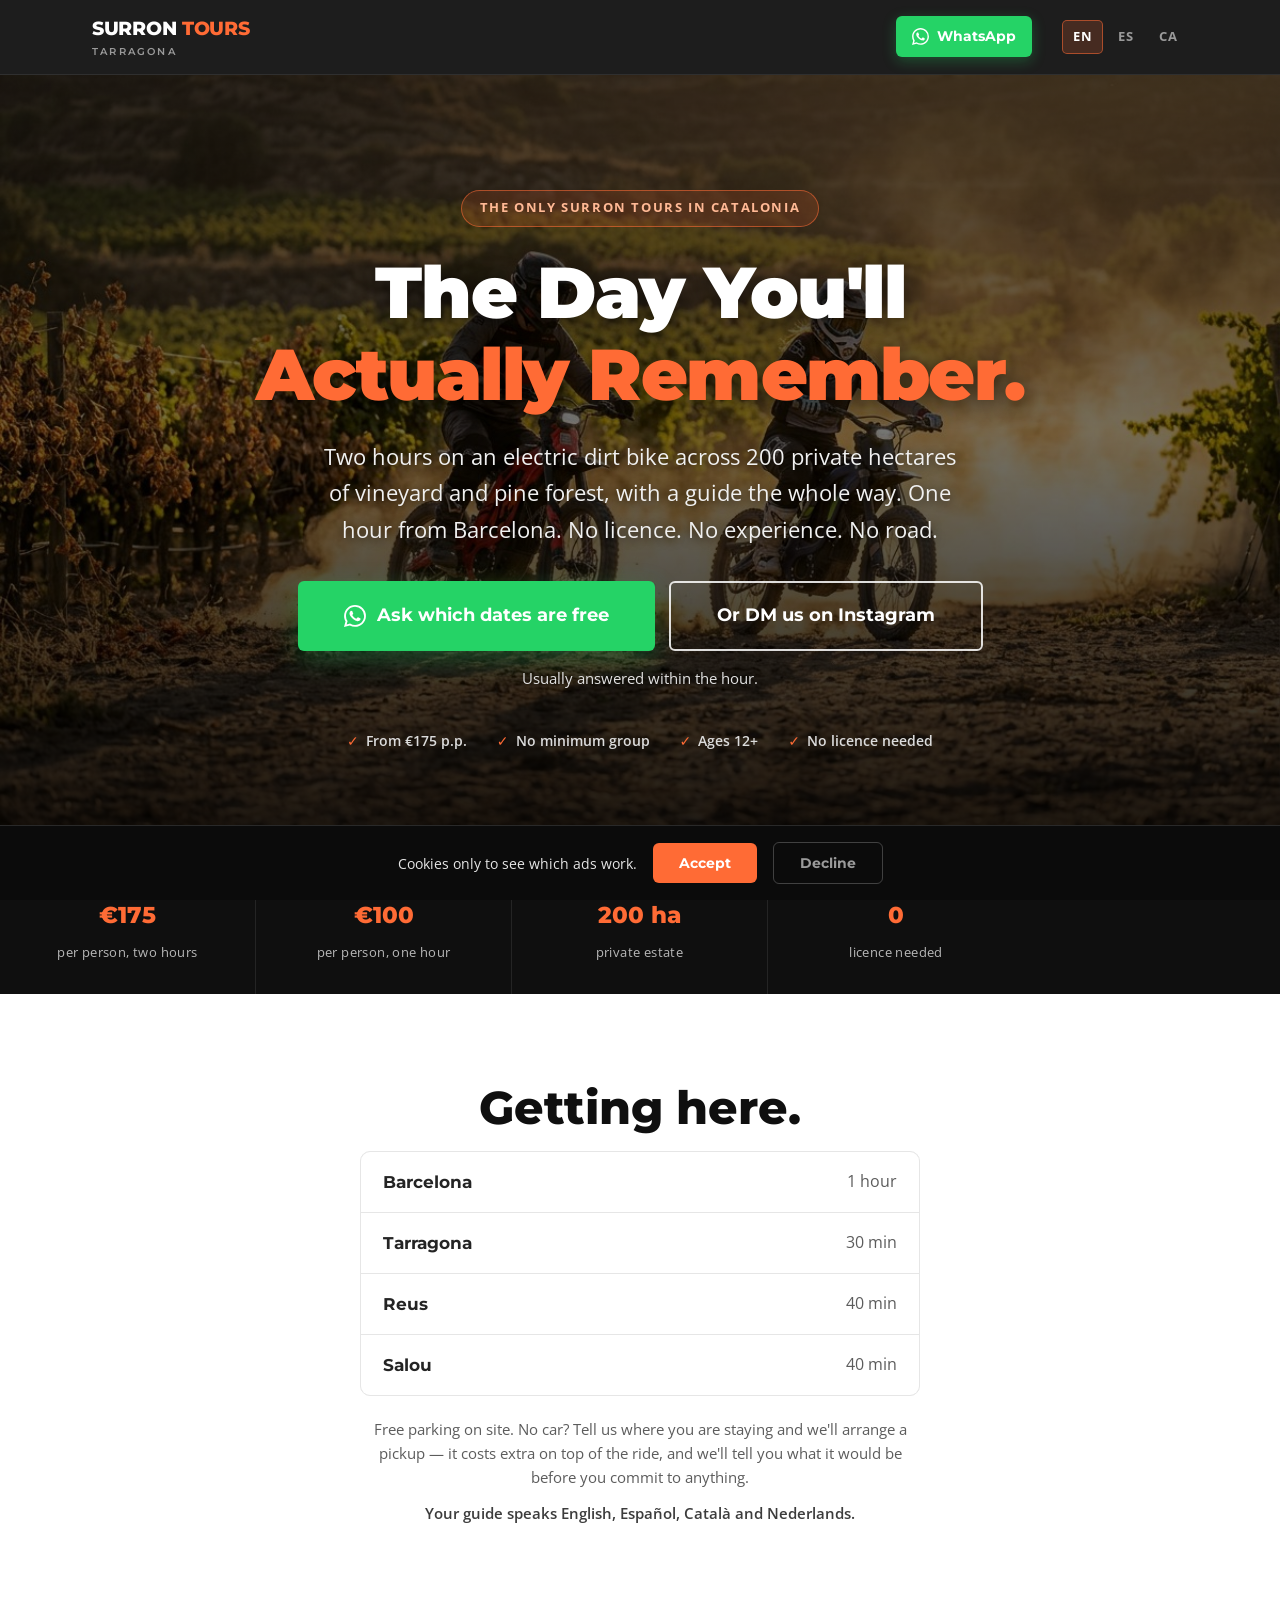
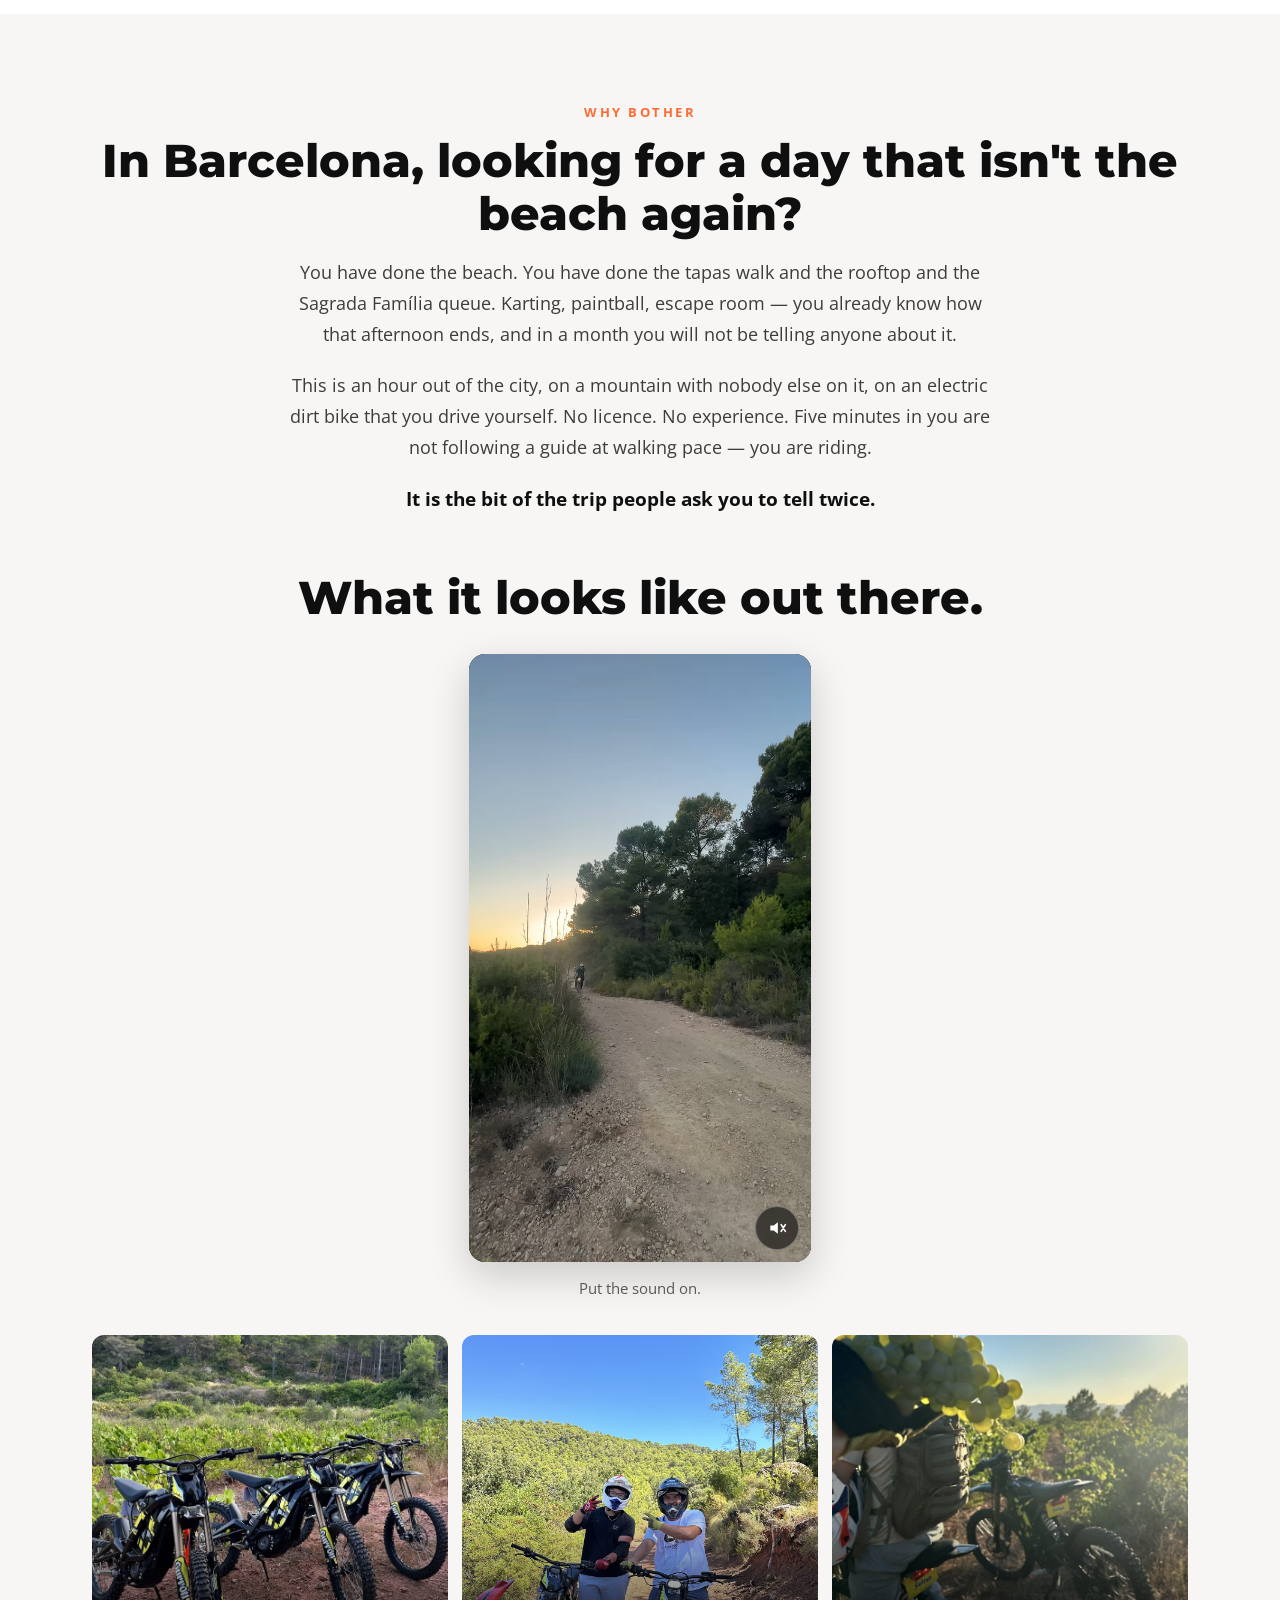
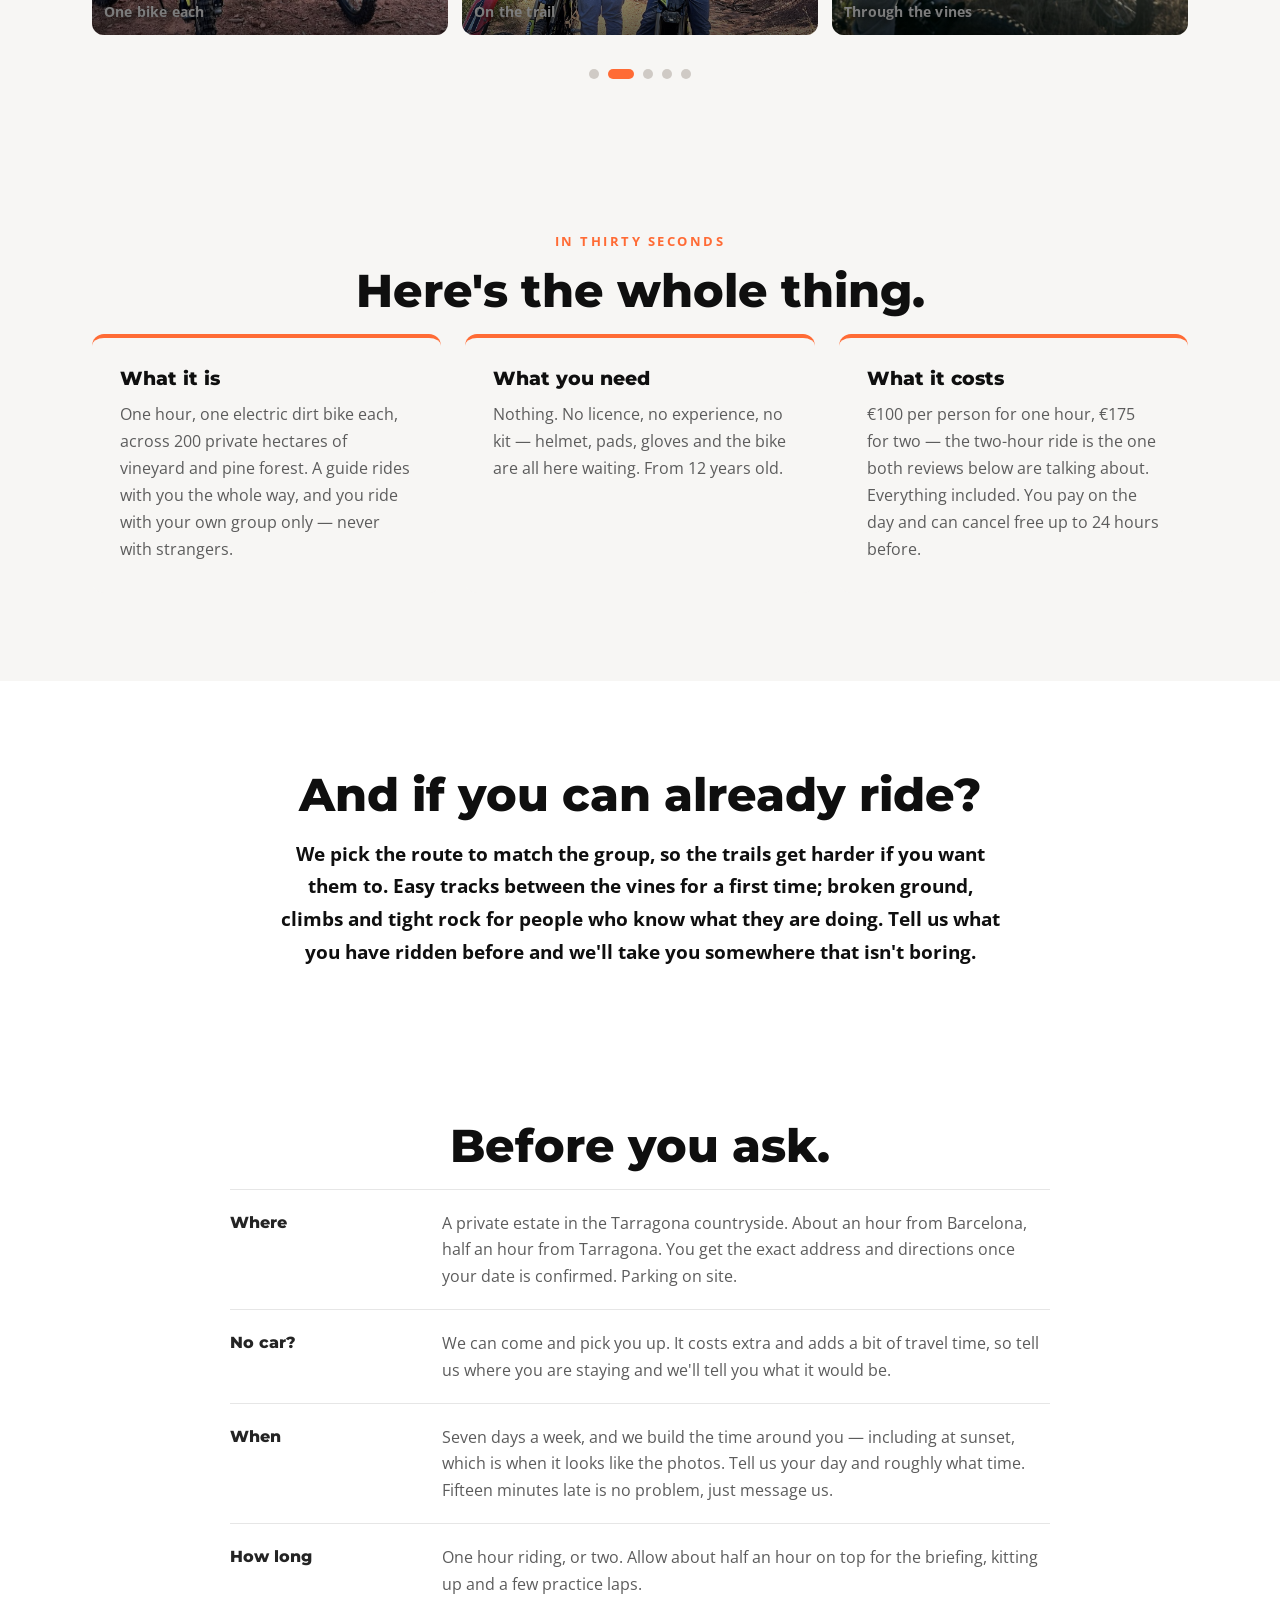
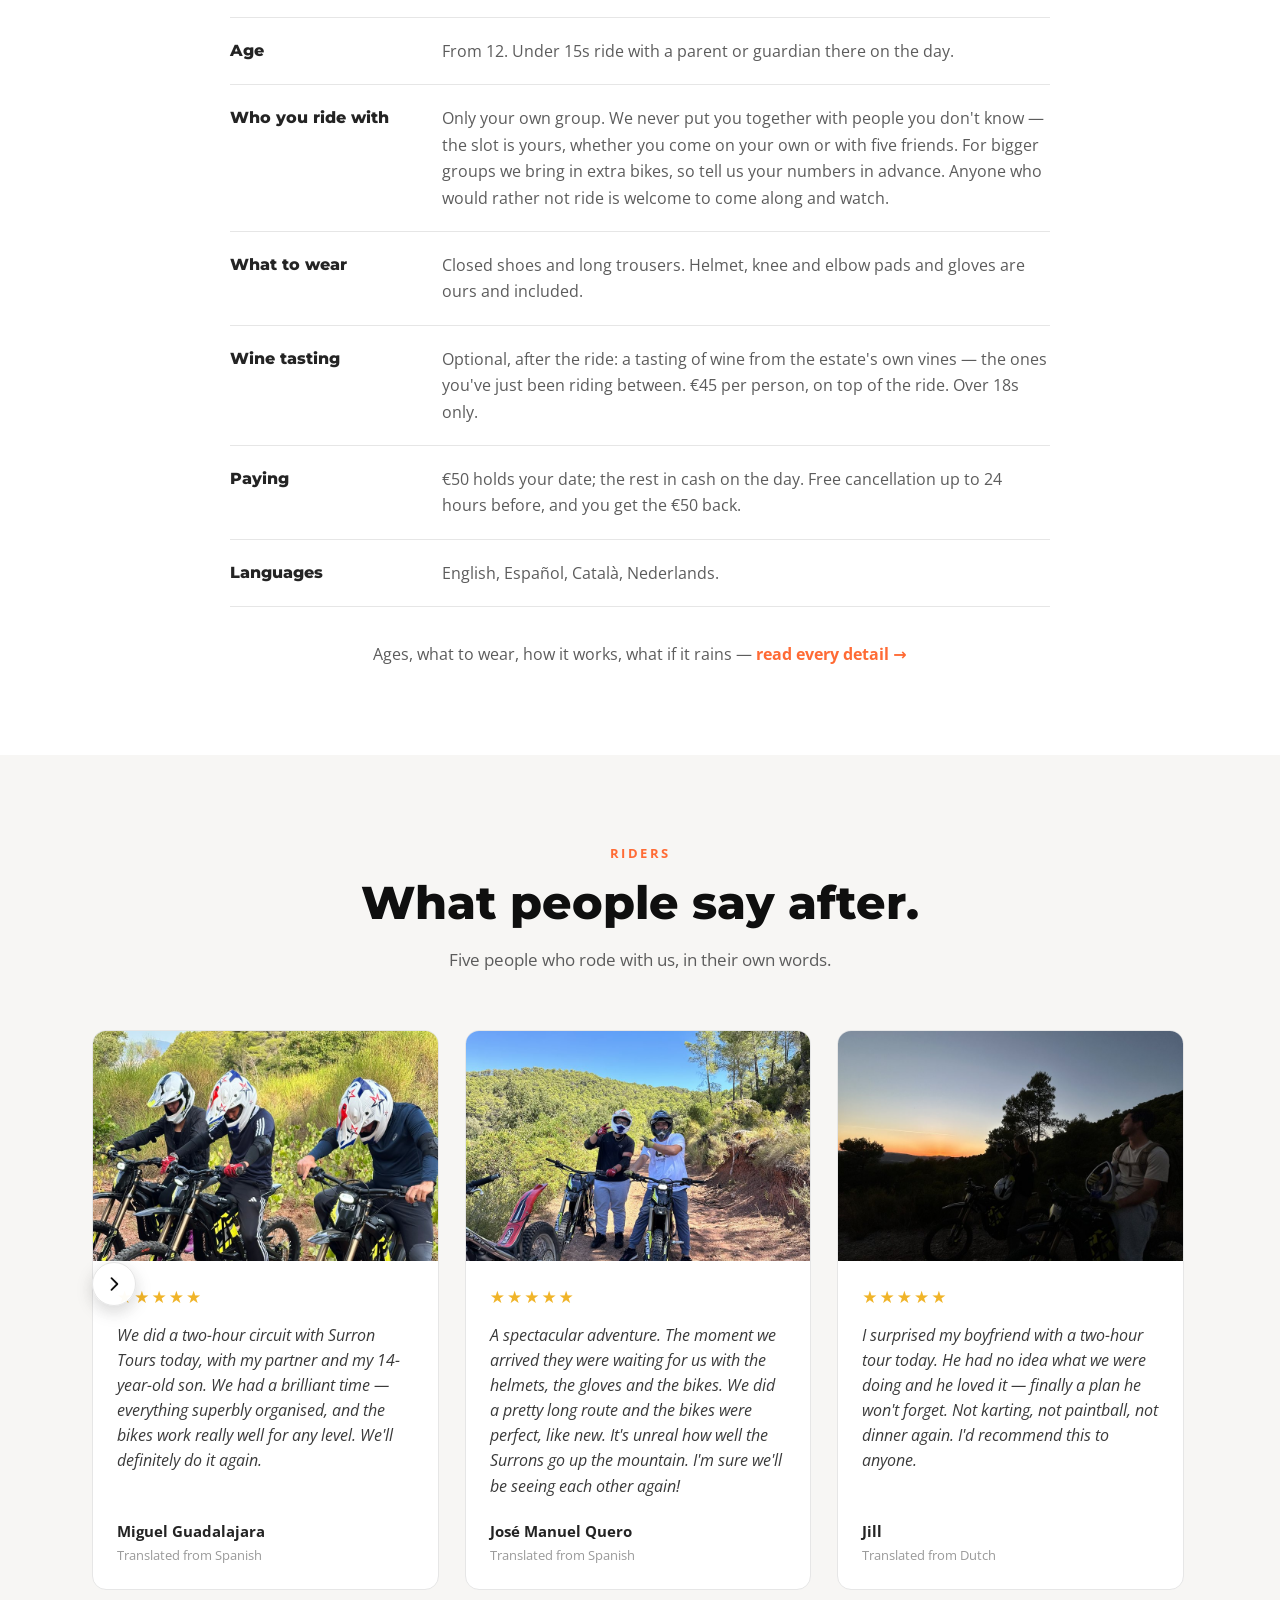
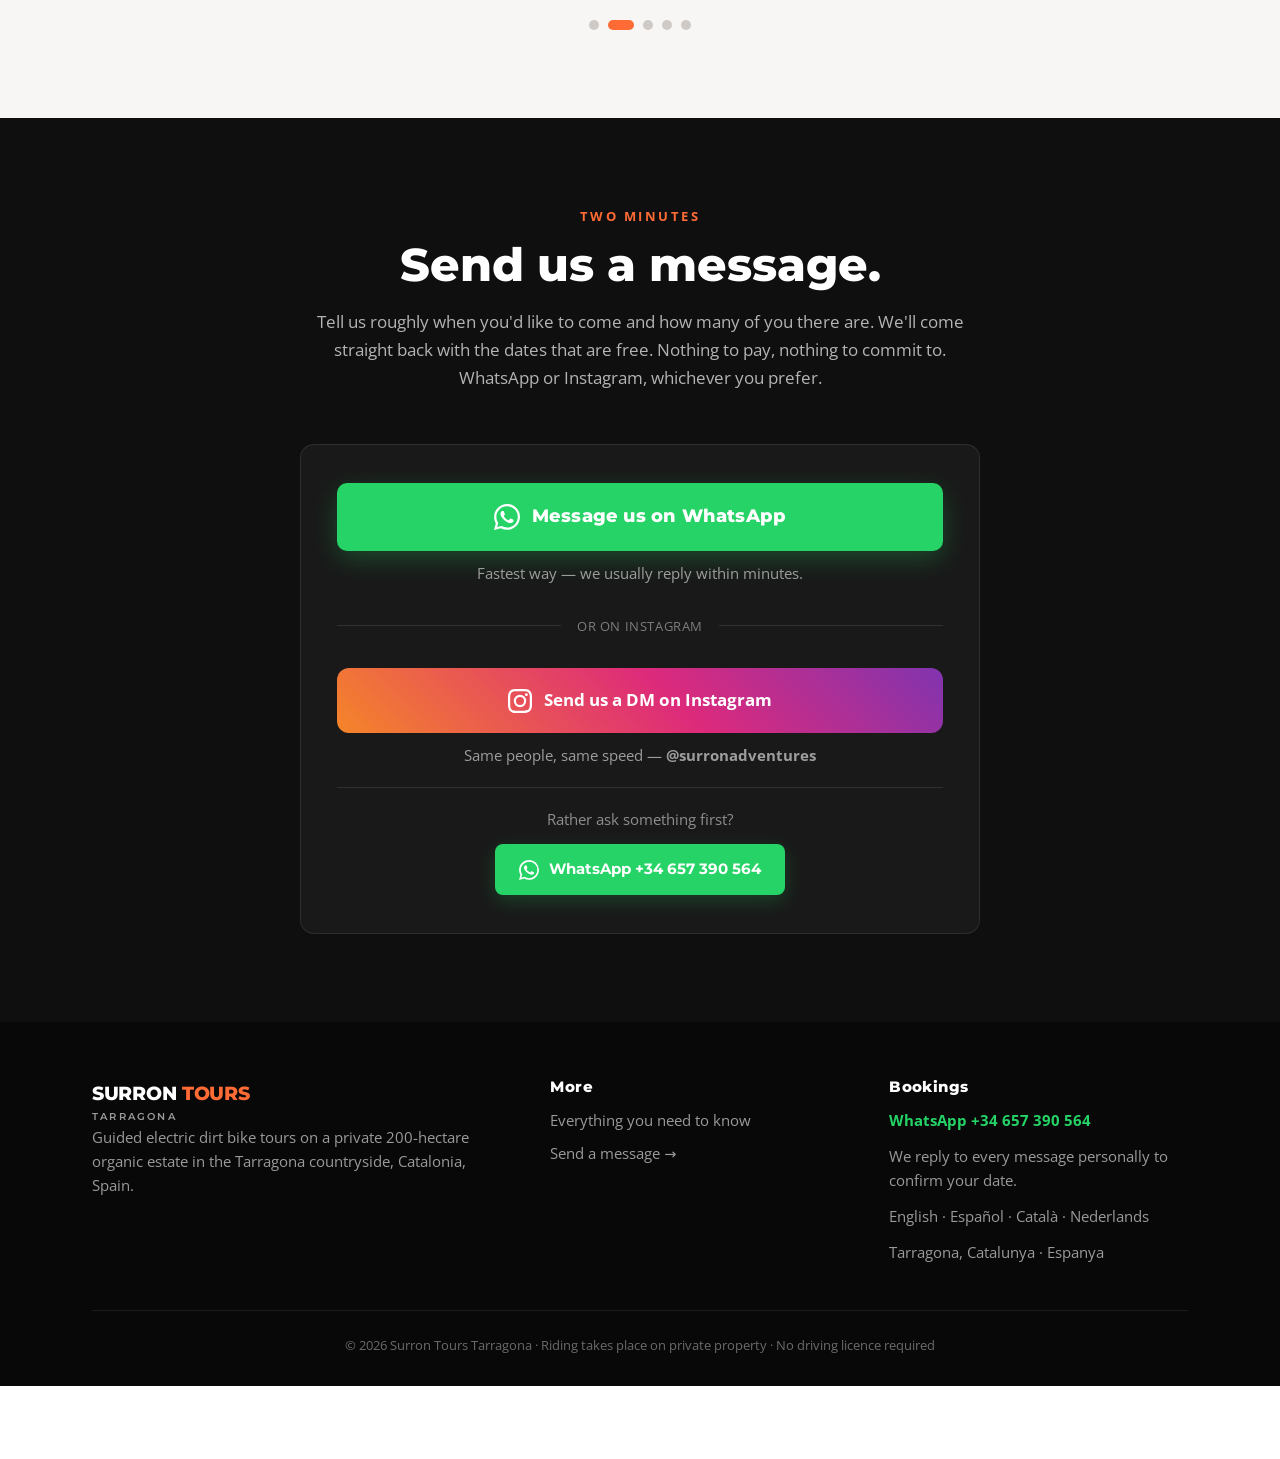
==== commit 863de4ed: "Instagram-link naar profiel i.p.v. ig.me, pixel v5 (EN + bron)" ====
--- a/index.html
+++ b/index.html
@@ -86,7 +86,7 @@
       <a href="https://wa.me/34657390564?text=Hi%21%20Which%20dates%20do%20you%20have%20free%20for%20the%20Surron%20ride%3F" class="btn btn-lg btn-wa" target="_blank" rel="noopener">
         <svg viewBox="0 0 24 24" width="22" height="22" aria-hidden="true"><path fill="currentColor" d="M17.472 14.382c-.297-.149-1.758-.867-2.03-.967-.273-.099-.471-.148-.67.15-.197.297-.767.966-.94 1.164-.173.199-.347.223-.644.075-.297-.15-1.255-.463-2.39-1.475-.883-.788-1.48-1.761-1.653-2.059-.173-.297-.018-.458.13-.606.134-.133.298-.347.446-.52.149-.174.198-.298.298-.497.099-.198.05-.371-.025-.52-.075-.149-.669-1.612-.916-2.207-.242-.579-.487-.5-.669-.51a12.8 12.8 0 0 0-.57-.01c-.198 0-.52.074-.792.372-.272.297-1.04 1.016-1.04 2.479 0 1.462 1.065 2.875 1.213 3.074.149.198 2.096 3.2 5.077 4.487.709.306 1.262.489 1.694.625.712.227 1.36.195 1.872.118.571-.085 1.758-.719 2.006-1.413.248-.694.248-1.289.173-1.413-.074-.124-.272-.198-.57-.347m-5.421 7.403h-.004a9.87 9.87 0 0 1-5.031-1.378l-.361-.214-3.741.982.998-3.648-.235-.374a9.86 9.86 0 0 1-1.51-5.26c.001-5.45 4.436-9.884 9.888-9.884a9.82 9.82 0 0 1 6.988 2.896 9.83 9.83 0 0 1 2.893 6.994c-.003 5.45-4.437 9.885-9.885 9.885M20.52 3.449C18.24 1.245 15.24 0 12.045 0 5.463 0 .104 5.334.101 11.893c0 2.096.549 4.142 1.595 5.945L0 24l6.305-1.654a11.9 11.9 0 0 0 5.683 1.448h.005c6.582 0 11.94-5.335 11.943-11.893a11.8 11.8 0 0 0-3.416-8.402"/></svg> Ask which dates are free
       </a>
-      <a href="https://ig.me/m/surronadventures" class="btn btn-lg btn-ghost" target="_blank" rel="noopener">Or DM us on Instagram</a>
+      <a href="https://www.instagram.com/surronadventures/" class="btn btn-lg btn-ghost" target="_blank" rel="noopener">Or DM us on Instagram</a>
     </div>
     <p class="cta-noot">Usually answered within the hour.</p>
     <div class="hero-trust"><span>From €175 p.p.</span><span>No minimum group</span><span>Ages 12+</span><span>No licence needed</span></div>
@@ -347,7 +347,7 @@
         <div class="wa-or"><span>or on Instagram</span></div>
       </div>
 
-      <a class="ig-cta" href="https://ig.me/m/surronadventures" target="_blank" rel="noopener">
+      <a class="ig-cta" href="https://www.instagram.com/surronadventures/" target="_blank" rel="noopener">
         <svg viewBox="0 0 24 24" width="24" height="24" aria-hidden="true"><path fill="currentColor" d="M12 2.2c3.2 0 3.6 0 4.8.1 1.2.1 1.8.2 2.2.4.6.2 1 .5 1.4.9.4.4.7.8.9 1.4.2.4.4 1 .4 2.2.1 1.2.1 1.6.1 4.8s0 3.6-.1 4.8c-.1 1.2-.2 1.8-.4 2.2-.2.6-.5 1-.9 1.4-.4.4-.8.7-1.4.9-.4.2-1 .4-2.2.4-1.2.1-1.6.1-4.8.1s-3.6 0-4.8-.1c-1.2-.1-1.8-.2-2.2-.4-.6-.2-1-.5-1.4-.9-.4-.4-.7-.8-.9-1.4-.2-.4-.4-1-.4-2.2C2.2 15.6 2.2 15.2 2.2 12s0-3.6.1-4.8c.1-1.2.2-1.8.4-2.2.2-.6.5-1 .9-1.4.4-.4.8-.7 1.4-.9.4-.2 1-.4 2.2-.4C8.4 2.2 8.8 2.2 12 2.2M12 0C8.7 0 8.3 0 7.1.1 5.8.1 4.9.3 4.1.6c-.8.3-1.5.7-2.1 1.4C1.3 2.6.9 3.3.6 4.1.3 4.9.1 5.8.1 7.1 0 8.3 0 8.7 0 12s0 3.7.1 4.9c.1 1.3.3 2.2.6 3 .3.8.7 1.5 1.4 2.1.6.7 1.3 1.1 2.1 1.4.8.3 1.7.5 3 .6C8.3 24 8.7 24 12 24s3.7 0 4.9-.1c1.3-.1 2.2-.3 3-.6.8-.3 1.5-.7 2.1-1.4.7-.6 1.1-1.3 1.4-2.1.3-.8.5-1.7.6-3 .1-1.2.1-1.6.1-4.9s0-3.7-.1-4.9c-.1-1.3-.3-2.2-.6-3-.3-.8-.7-1.5-1.4-2.1C21.4 1.3 20.7.9 19.9.6c-.8-.3-1.7-.5-3-.6C15.7 0 15.3 0 12 0zm0 5.8a6.2 6.2 0 1 0 0 12.4 6.2 6.2 0 0 0 0-12.4zM12 16a4 4 0 1 1 0-8 4 4 0 0 1 0 8zm6.4-11.8a1.4 1.4 0 1 0 0 2.9 1.4 1.4 0 0 0 0-2.9z"/></svg>
         Send us a DM on Instagram
       </a>
@@ -417,6 +417,6 @@
 </script>
 
 <script src="/reviews.js" defer></script>
-<script src="/pixel.js?v=4" data-event="ViewContent"></script>
+<script src="/pixel.js?v=5" data-event="ViewContent"></script>
 </body>
 </html>
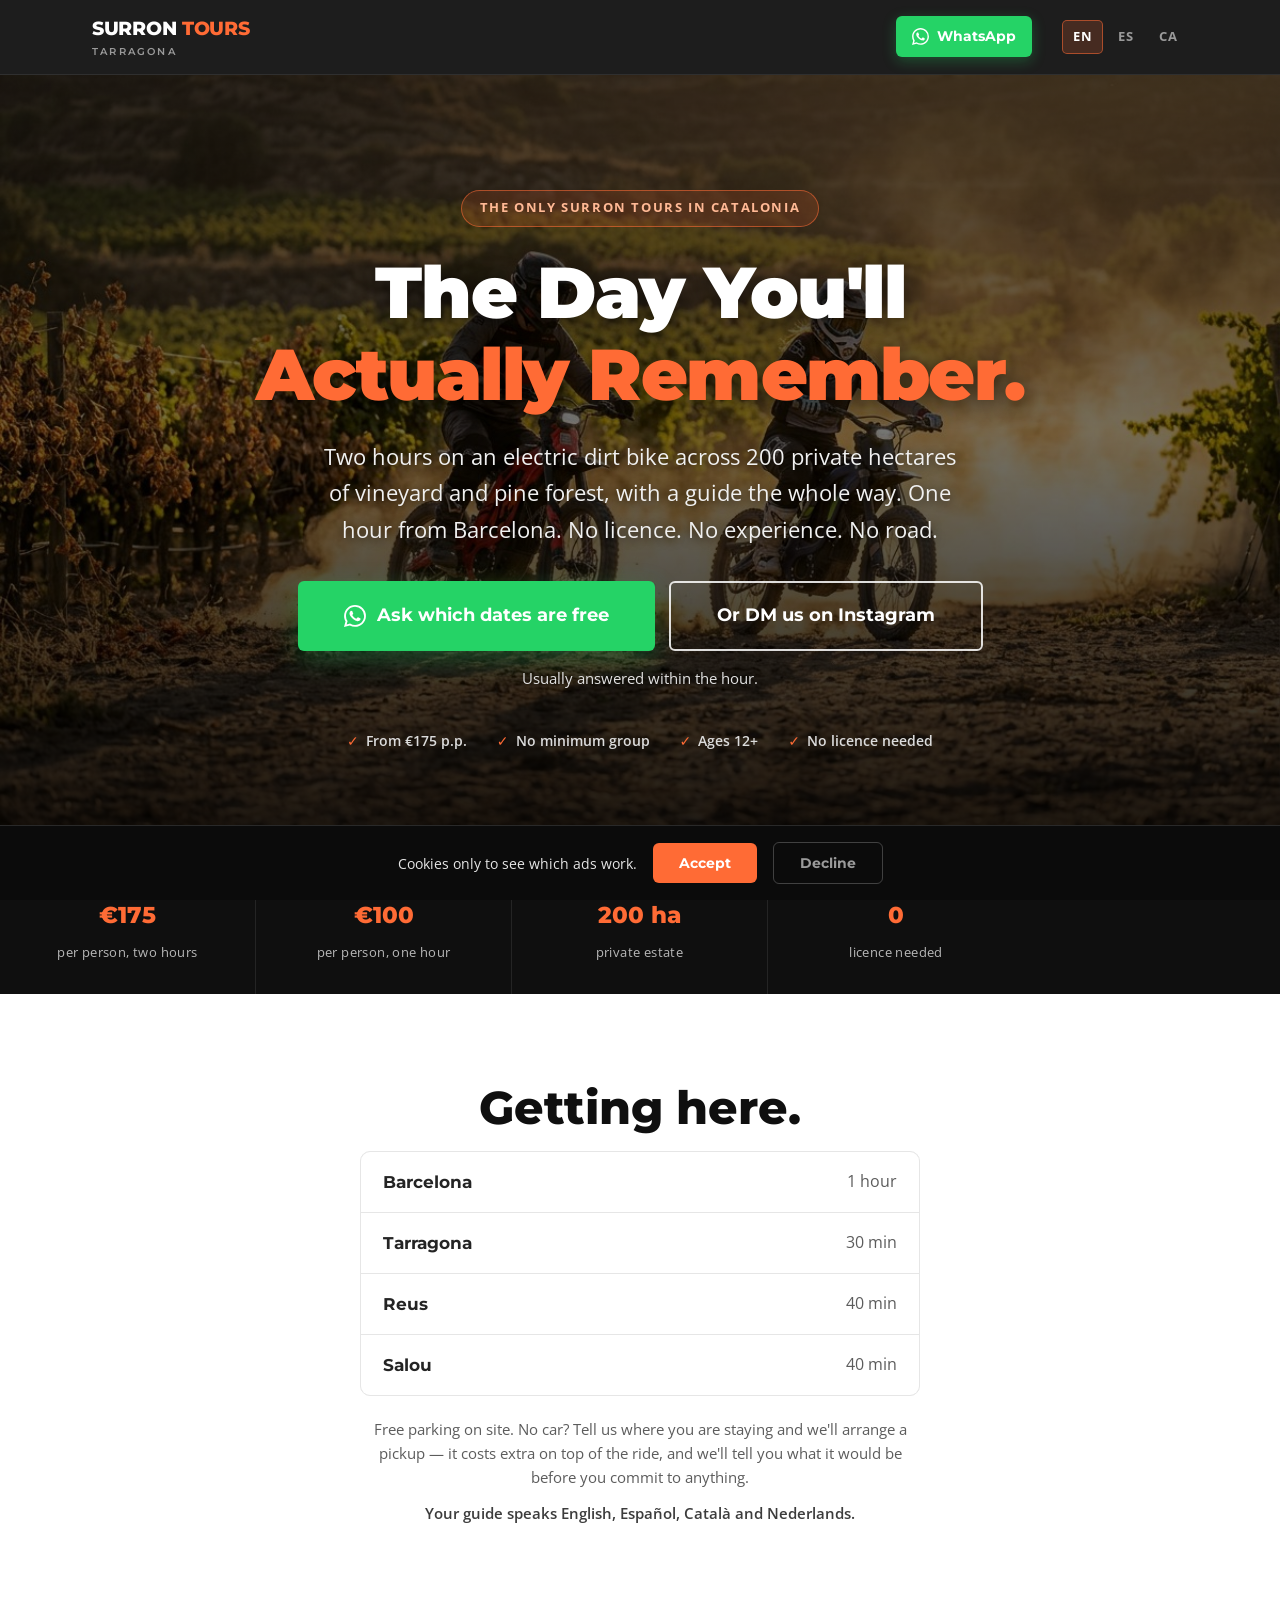
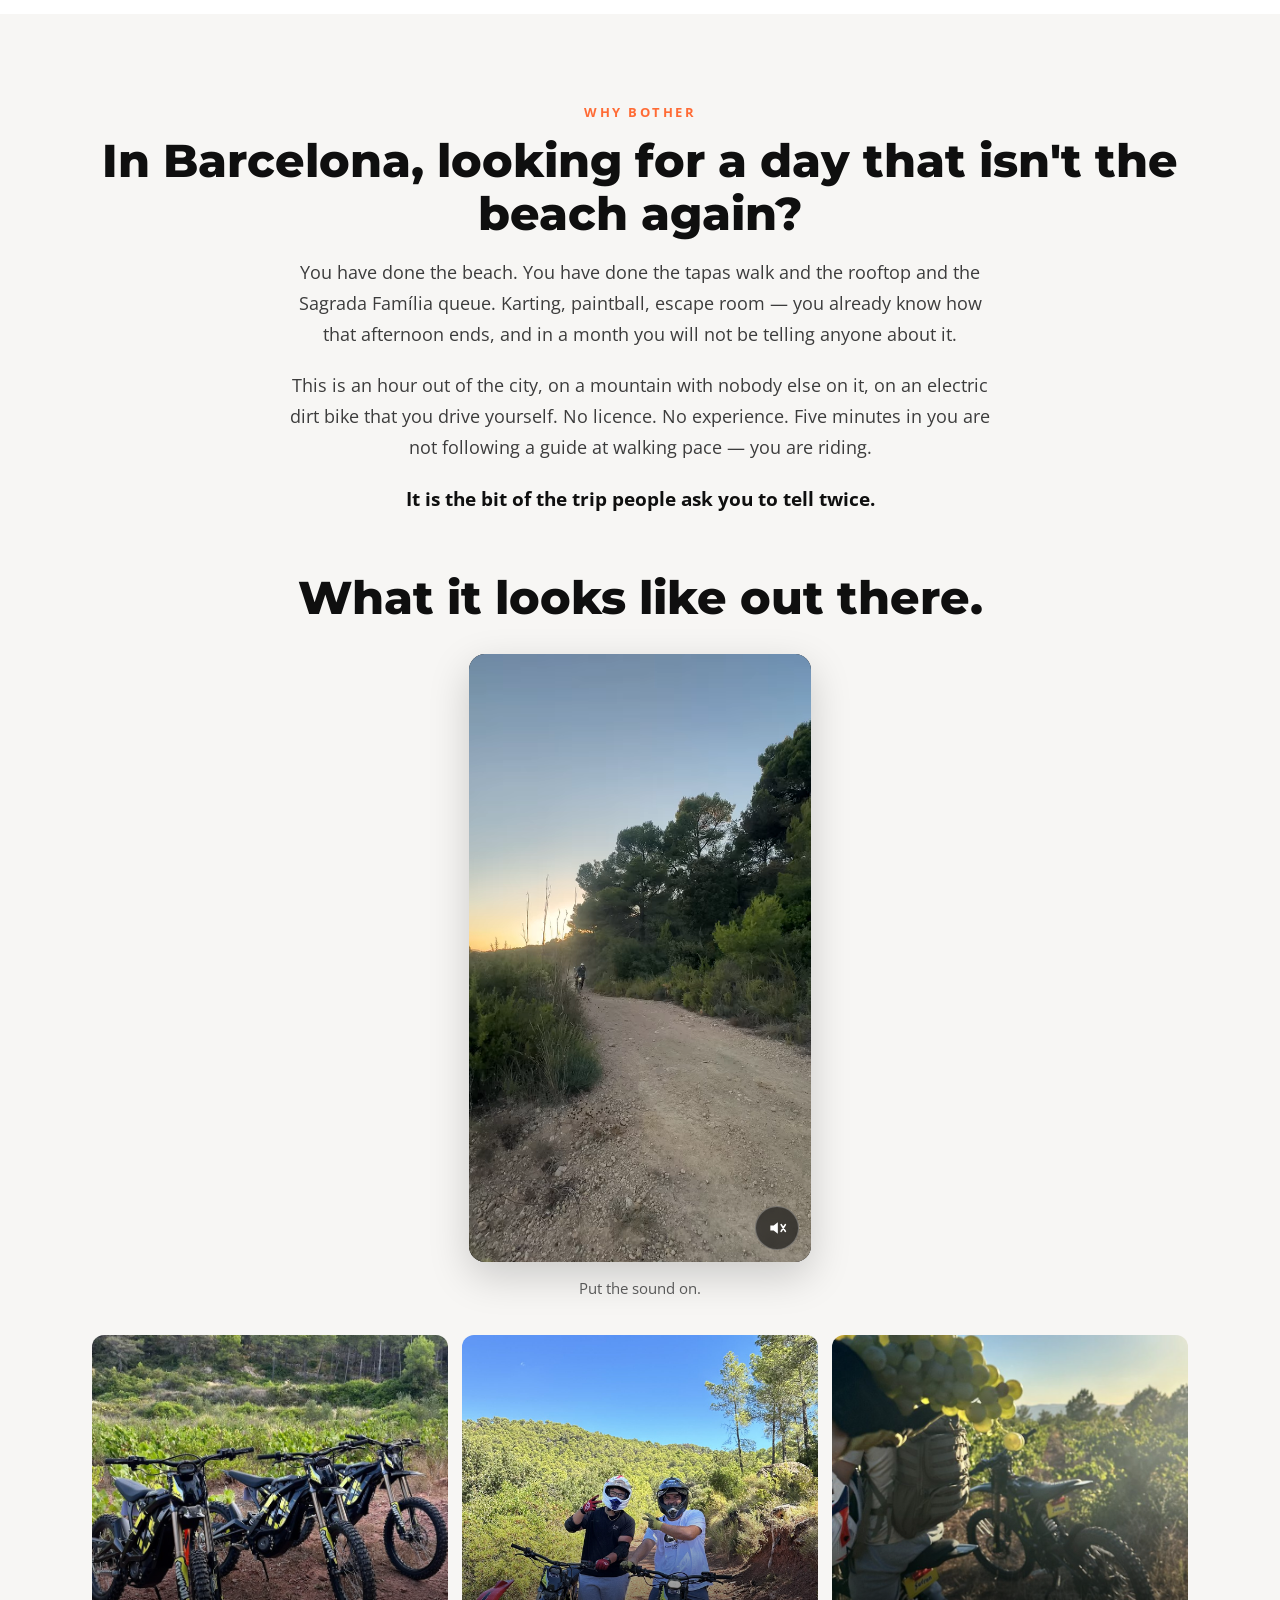
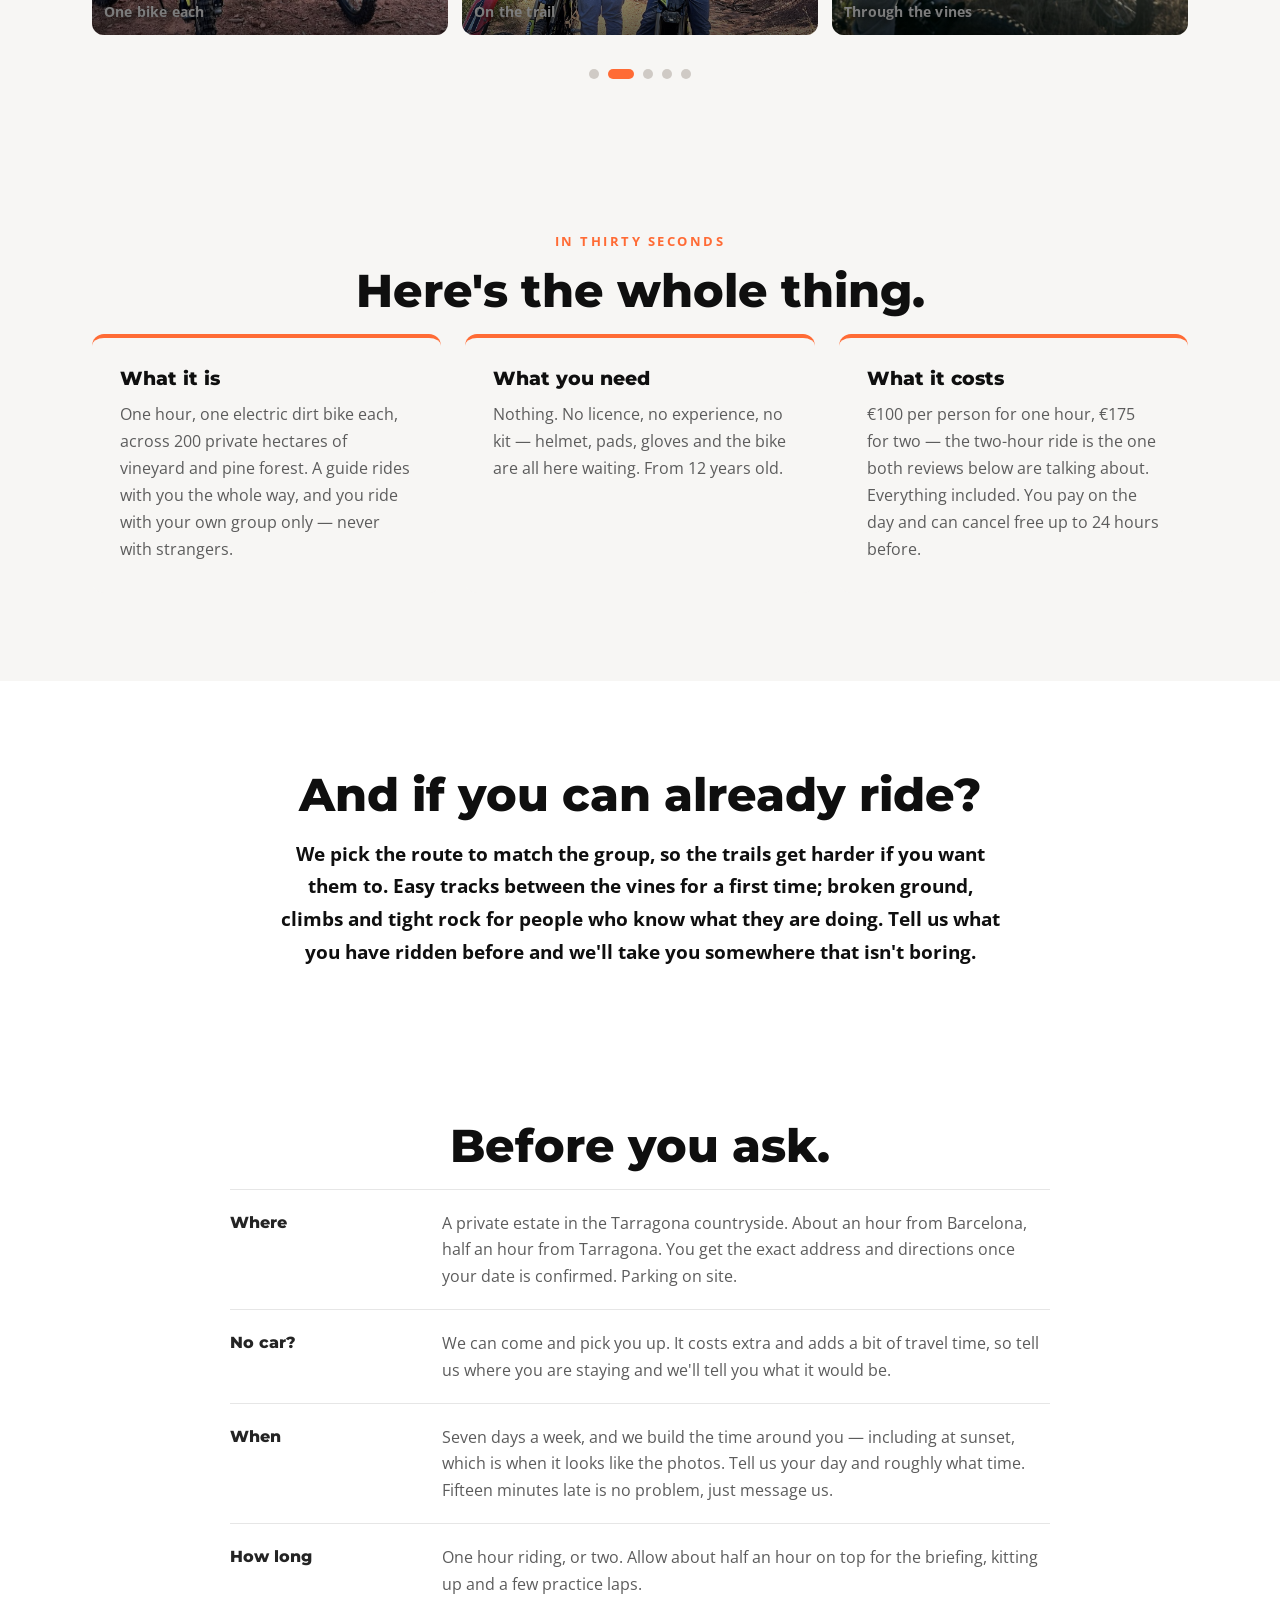
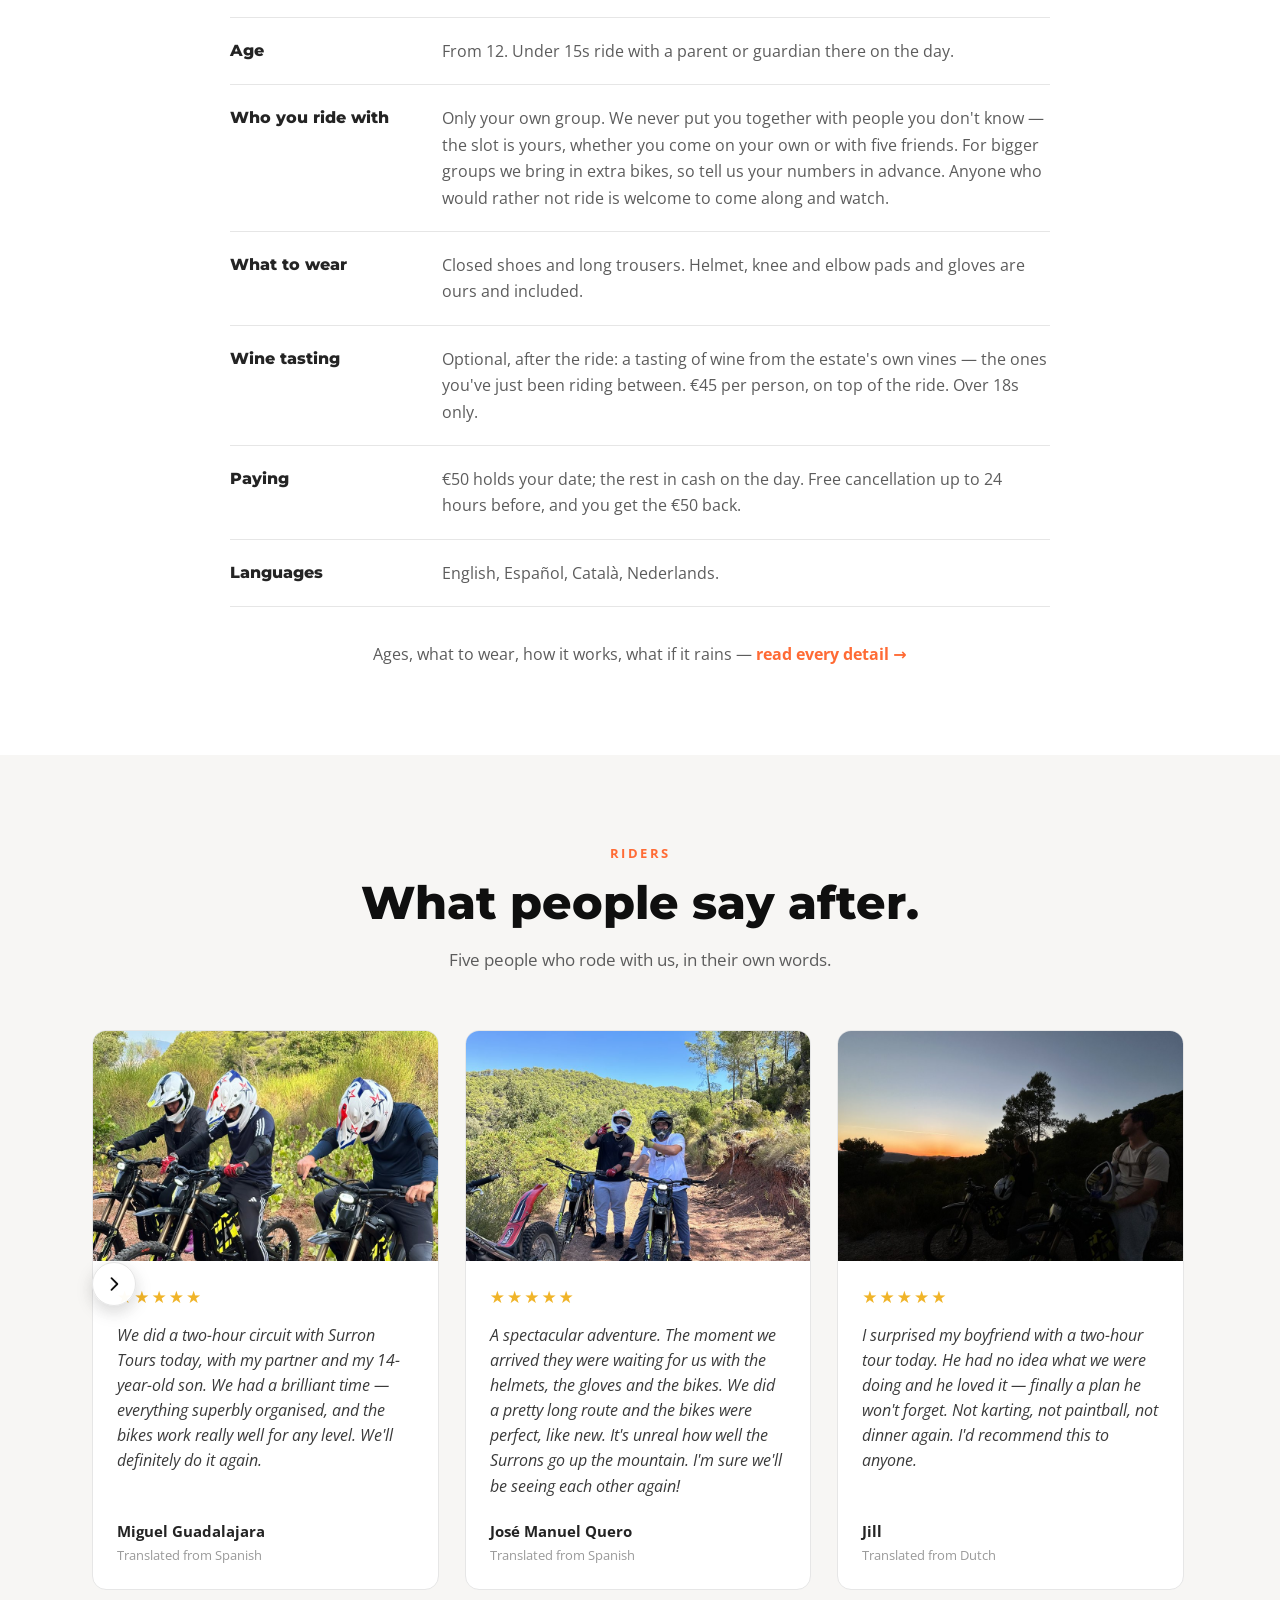
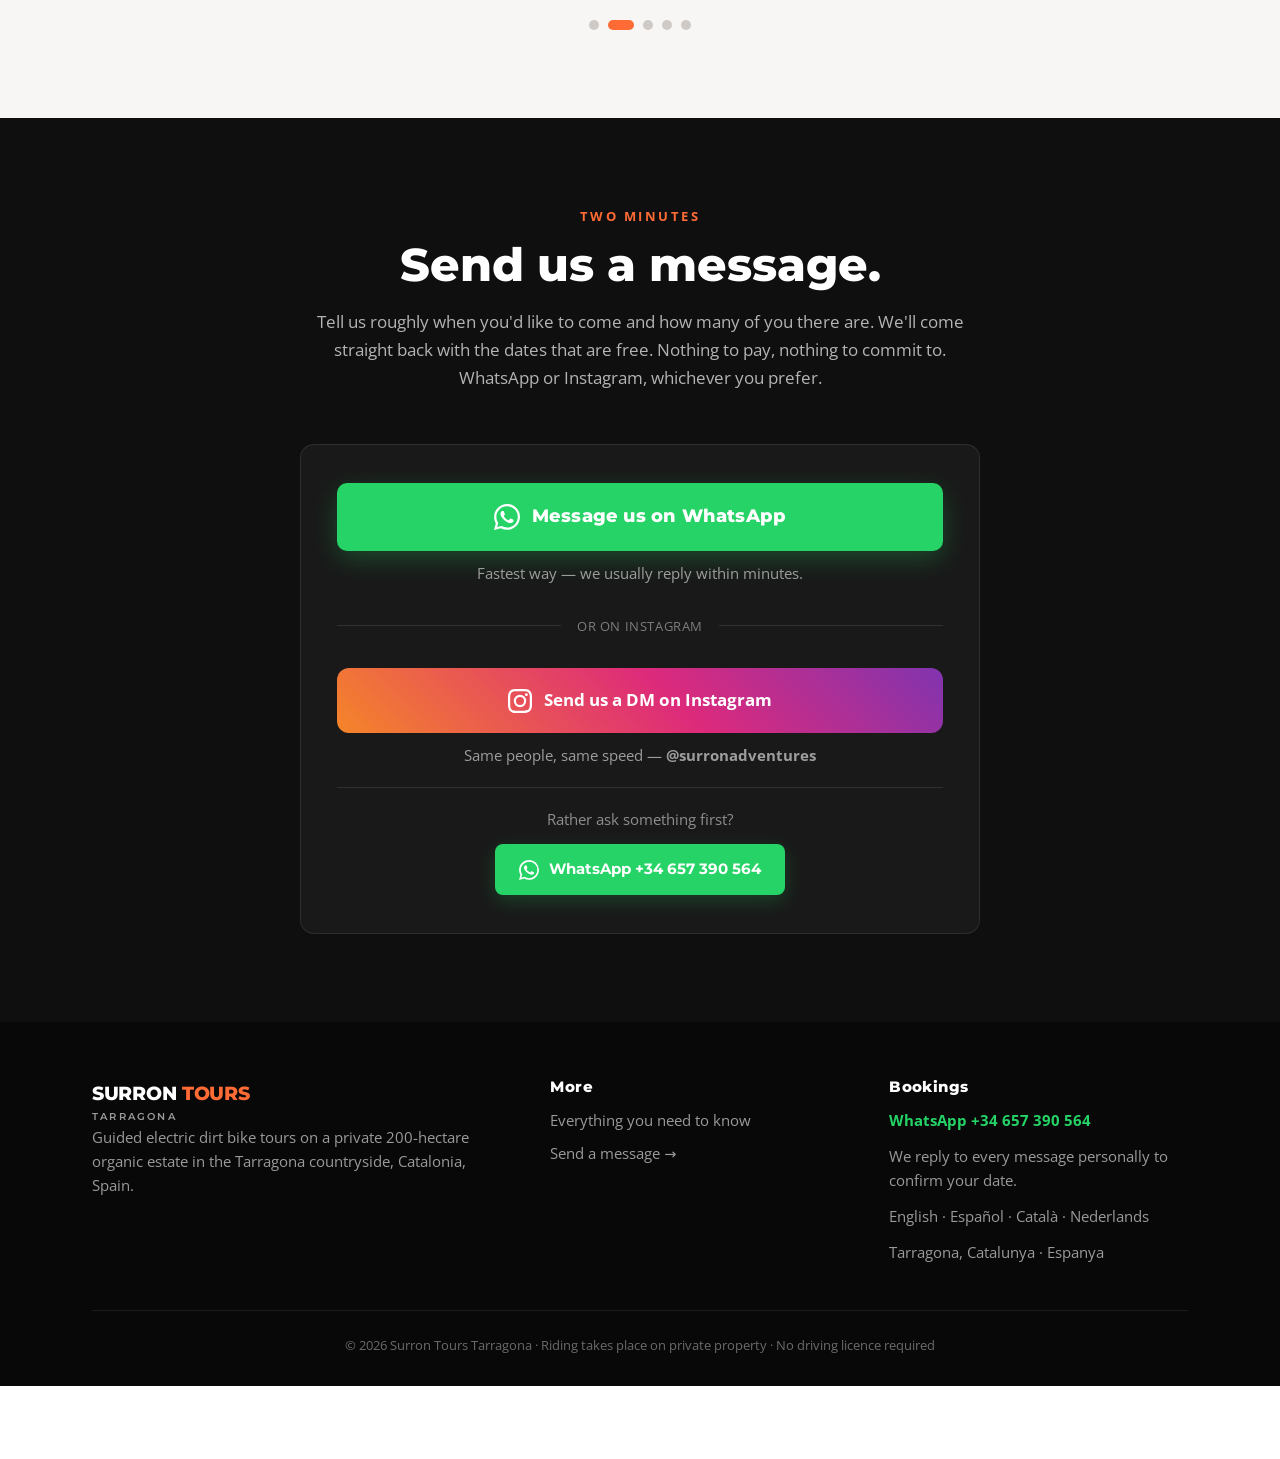
==== commit 6c9e2e5f: "WhatsApp-tekst: klant vult aantal en dag in (EN + build)" ====
--- a/index.html
+++ b/index.html
@@ -70,7 +70,7 @@
 <header>
   <div class="nav-wrap">
     <a href="/" class="logo">SURRON <span>TOURS</span><small>Tarragona</small></a>
-    <a href="https://wa.me/34657390564?text=Hi%21%20Which%20dates%20do%20you%20have%20free%20for%20the%20Surron%20ride%3F" class="btn btn-sm hdr-wa" target="_blank" rel="noopener" aria-label="WhatsApp">
+    <a href="https://wa.me/34657390564?text=Hi%21%20There%20are%20___%20of%20us%20and%20we%27d%20like%20to%20do%20the%20ride%20on%20___.%20Is%20that%20free%3F" class="btn btn-sm hdr-wa" target="_blank" rel="noopener" aria-label="WhatsApp">
       <svg viewBox="0 0 24 24" width="17" height="17" aria-hidden="true"><path fill="currentColor" d="M17.472 14.382c-.297-.149-1.758-.867-2.03-.967-.273-.099-.471-.148-.67.15-.197.297-.767.966-.94 1.164-.173.199-.347.223-.644.075-.297-.15-1.255-.463-2.39-1.475-.883-.788-1.48-1.761-1.653-2.059-.173-.297-.018-.458.13-.606.134-.133.298-.347.446-.52.149-.174.198-.298.298-.497.099-.198.05-.371-.025-.52-.075-.149-.669-1.612-.916-2.207-.242-.579-.487-.5-.669-.51a12.8 12.8 0 0 0-.57-.01c-.198 0-.52.074-.792.372-.272.297-1.04 1.016-1.04 2.479 0 1.462 1.065 2.875 1.213 3.074.149.198 2.096 3.2 5.077 4.487.709.306 1.262.489 1.694.625.712.227 1.36.195 1.872.118.571-.085 1.758-.719 2.006-1.413.248-.694.248-1.289.173-1.413-.074-.124-.272-.198-.57-.347m-5.421 7.403h-.004a9.87 9.87 0 0 1-5.031-1.378l-.361-.214-3.741.982.998-3.648-.235-.374a9.86 9.86 0 0 1-1.51-5.26c.001-5.45 4.436-9.884 9.888-9.884a9.82 9.82 0 0 1 6.988 2.896 9.83 9.83 0 0 1 2.893 6.994c-.003 5.45-4.437 9.885-9.885 9.885M20.52 3.449C18.24 1.245 15.24 0 12.045 0 5.463 0 .104 5.334.101 11.893c0 2.096.549 4.142 1.595 5.945L0 24l6.305-1.654a11.9 11.9 0 0 0 5.683 1.448h.005c6.582 0 11.94-5.335 11.943-11.893a11.8 11.8 0 0 0-3.416-8.402"/></svg> WhatsApp
     </a>
     <span class="lang"><a href="/" class="on" hreflang="en">EN</a><a href="/es/" hreflang="es">ES</a><a href="/ca/" hreflang="ca">CA</a></span>
@@ -83,7 +83,7 @@
     <h1>The Day You'll<br><em>Actually Remember.</em></h1>
     <p class="lead">Two hours on an electric dirt bike across 200 private hectares of vineyard and pine forest, with a guide the whole way. One hour from Barcelona. No licence. No experience. No road.</p>
     <div class="hero-cta">
-      <a href="https://wa.me/34657390564?text=Hi%21%20Which%20dates%20do%20you%20have%20free%20for%20the%20Surron%20ride%3F" class="btn btn-lg btn-wa" target="_blank" rel="noopener">
+      <a href="https://wa.me/34657390564?text=Hi%21%20There%20are%20___%20of%20us%20and%20we%27d%20like%20to%20do%20the%20ride%20on%20___.%20Is%20that%20free%3F" class="btn btn-lg btn-wa" target="_blank" rel="noopener">
         <svg viewBox="0 0 24 24" width="22" height="22" aria-hidden="true"><path fill="currentColor" d="M17.472 14.382c-.297-.149-1.758-.867-2.03-.967-.273-.099-.471-.148-.67.15-.197.297-.767.966-.94 1.164-.173.199-.347.223-.644.075-.297-.15-1.255-.463-2.39-1.475-.883-.788-1.48-1.761-1.653-2.059-.173-.297-.018-.458.13-.606.134-.133.298-.347.446-.52.149-.174.198-.298.298-.497.099-.198.05-.371-.025-.52-.075-.149-.669-1.612-.916-2.207-.242-.579-.487-.5-.669-.51a12.8 12.8 0 0 0-.57-.01c-.198 0-.52.074-.792.372-.272.297-1.04 1.016-1.04 2.479 0 1.462 1.065 2.875 1.213 3.074.149.198 2.096 3.2 5.077 4.487.709.306 1.262.489 1.694.625.712.227 1.36.195 1.872.118.571-.085 1.758-.719 2.006-1.413.248-.694.248-1.289.173-1.413-.074-.124-.272-.198-.57-.347m-5.421 7.403h-.004a9.87 9.87 0 0 1-5.031-1.378l-.361-.214-3.741.982.998-3.648-.235-.374a9.86 9.86 0 0 1-1.51-5.26c.001-5.45 4.436-9.884 9.888-9.884a9.82 9.82 0 0 1 6.988 2.896 9.83 9.83 0 0 1 2.893 6.994c-.003 5.45-4.437 9.885-9.885 9.885M20.52 3.449C18.24 1.245 15.24 0 12.045 0 5.463 0 .104 5.334.101 11.893c0 2.096.549 4.142 1.595 5.945L0 24l6.305-1.654a11.9 11.9 0 0 0 5.683 1.448h.005c6.582 0 11.94-5.335 11.943-11.893a11.8 11.8 0 0 0-3.416-8.402"/></svg> Ask which dates are free
       </a>
       <a href="https://www.instagram.com/surronadventures/" class="btn btn-lg btn-ghost" target="_blank" rel="noopener">Or DM us on Instagram</a>
@@ -339,7 +339,7 @@
 
     <div class="book-wrap">
       <div class="wa-lead">
-        <a class="wa-cta" href="https://wa.me/34657390564?text=Hi%21%20Which%20dates%20do%20you%20have%20free%20for%20the%20Surron%20ride%3F" target="_blank" rel="noopener">
+        <a class="wa-cta" href="https://wa.me/34657390564?text=Hi%21%20There%20are%20___%20of%20us%20and%20we%27d%20like%20to%20do%20the%20ride%20on%20___.%20Is%20that%20free%3F" target="_blank" rel="noopener">
           <svg viewBox="0 0 24 24" width="26" height="26" aria-hidden="true"><path fill="currentColor" d="M17.472 14.382c-.297-.149-1.758-.867-2.03-.967-.273-.099-.471-.148-.67.15-.197.297-.767.966-.94 1.164-.173.199-.347.223-.644.075-.297-.15-1.255-.463-2.39-1.475-.883-.788-1.48-1.761-1.653-2.059-.173-.297-.018-.458.13-.606.134-.133.298-.347.446-.52.149-.174.198-.298.298-.497.099-.198.05-.371-.025-.52-.075-.149-.669-1.612-.916-2.207-.242-.579-.487-.5-.669-.51a12.8 12.8 0 0 0-.57-.01c-.198 0-.52.074-.792.372-.272.297-1.04 1.016-1.04 2.479 0 1.462 1.065 2.875 1.213 3.074.149.198 2.096 3.2 5.077 4.487.709.306 1.262.489 1.694.625.712.227 1.36.195 1.872.118.571-.085 1.758-.719 2.006-1.413.248-.694.248-1.289.173-1.413-.074-.124-.272-.198-.57-.347m-5.421 7.403h-.004a9.87 9.87 0 0 1-5.031-1.378l-.361-.214-3.741.982.998-3.648-.235-.374a9.86 9.86 0 0 1-1.51-5.26c.001-5.45 4.436-9.884 9.888-9.884a9.82 9.82 0 0 1 6.988 2.896 9.83 9.83 0 0 1 2.893 6.994c-.003 5.45-4.437 9.885-9.885 9.885M20.52 3.449C18.24 1.245 15.24 0 12.045 0 5.463 0 .104 5.334.101 11.893c0 2.096.549 4.142 1.595 5.945L0 24l6.305-1.654a11.9 11.9 0 0 0 5.683 1.448h.005c6.582 0 11.94-5.335 11.943-11.893a11.8 11.8 0 0 0-3.416-8.402"/></svg>
           Message us on WhatsApp
         </a>
@@ -380,7 +380,7 @@
       </div>
       <div class="foot">
         <h4>Bookings</h4>
-        <a class="wa-foot" href="https://wa.me/34657390564?text=Hi%21%20Which%20dates%20do%20you%20have%20free%20for%20the%20Surron%20ride%3F" target="_blank" rel="noopener">WhatsApp +34 657 390 564</a>
+        <a class="wa-foot" href="https://wa.me/34657390564?text=Hi%21%20There%20are%20___%20of%20us%20and%20we%27d%20like%20to%20do%20the%20ride%20on%20___.%20Is%20that%20free%3F" target="_blank" rel="noopener">WhatsApp +34 657 390 564</a>
         <p style="margin-top:12px">We reply to every message personally to confirm your date.</p>
         <p style="margin-top:12px">English · Español · Català · Nederlands</p>
         <p style="margin-top:12px">Tarragona, Catalunya · Espanya</p>
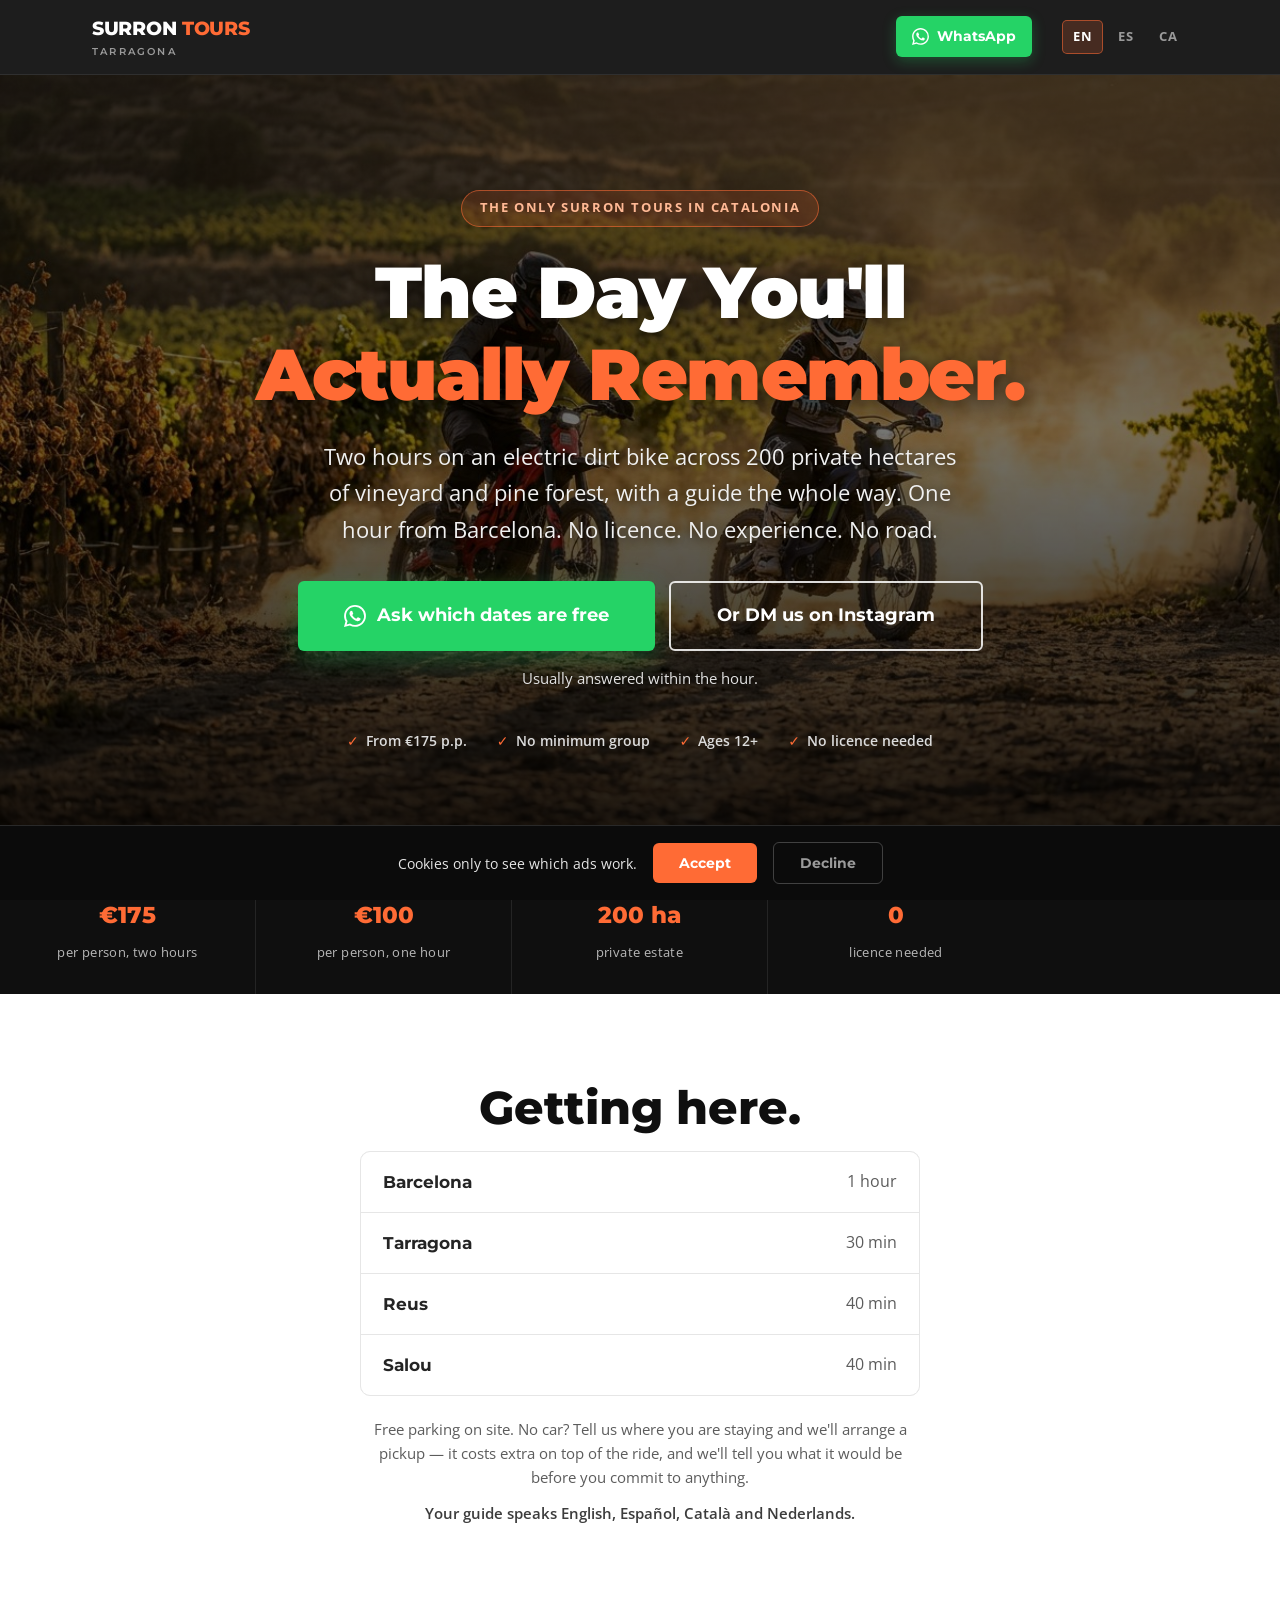
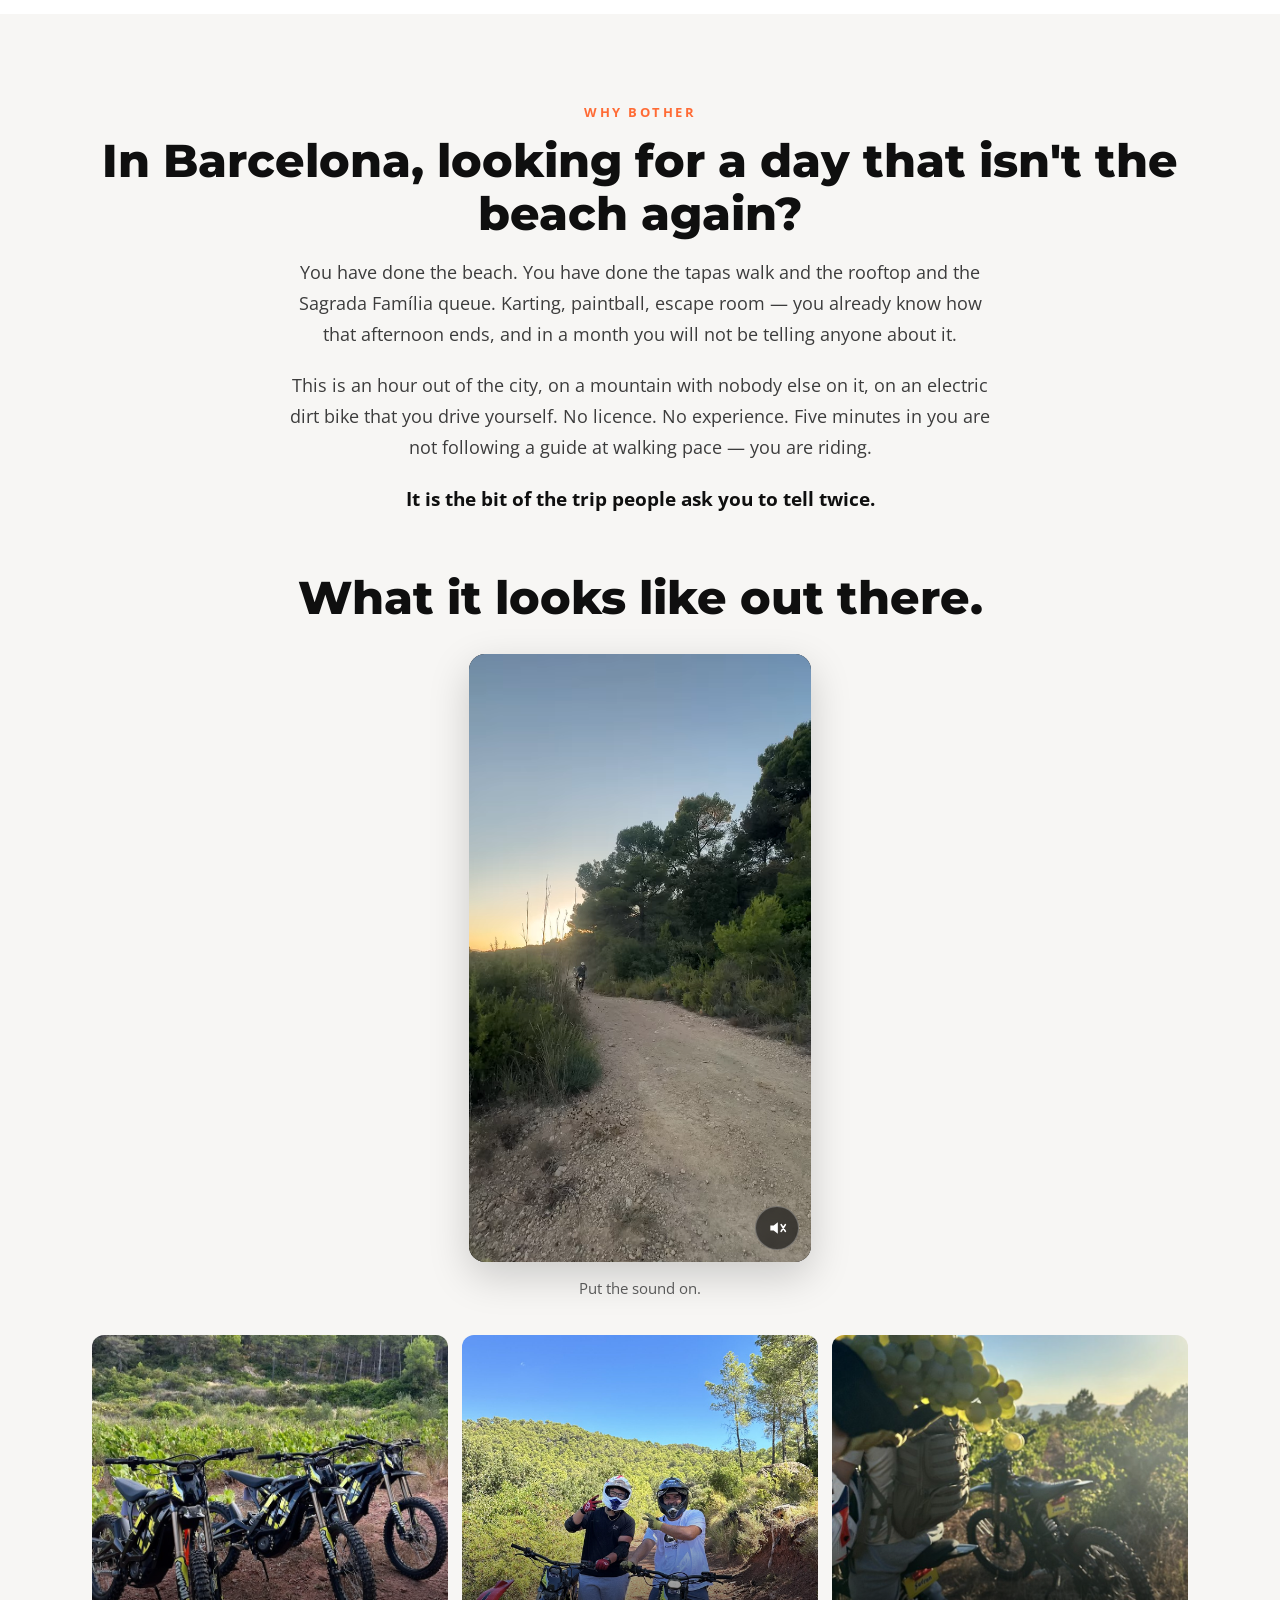
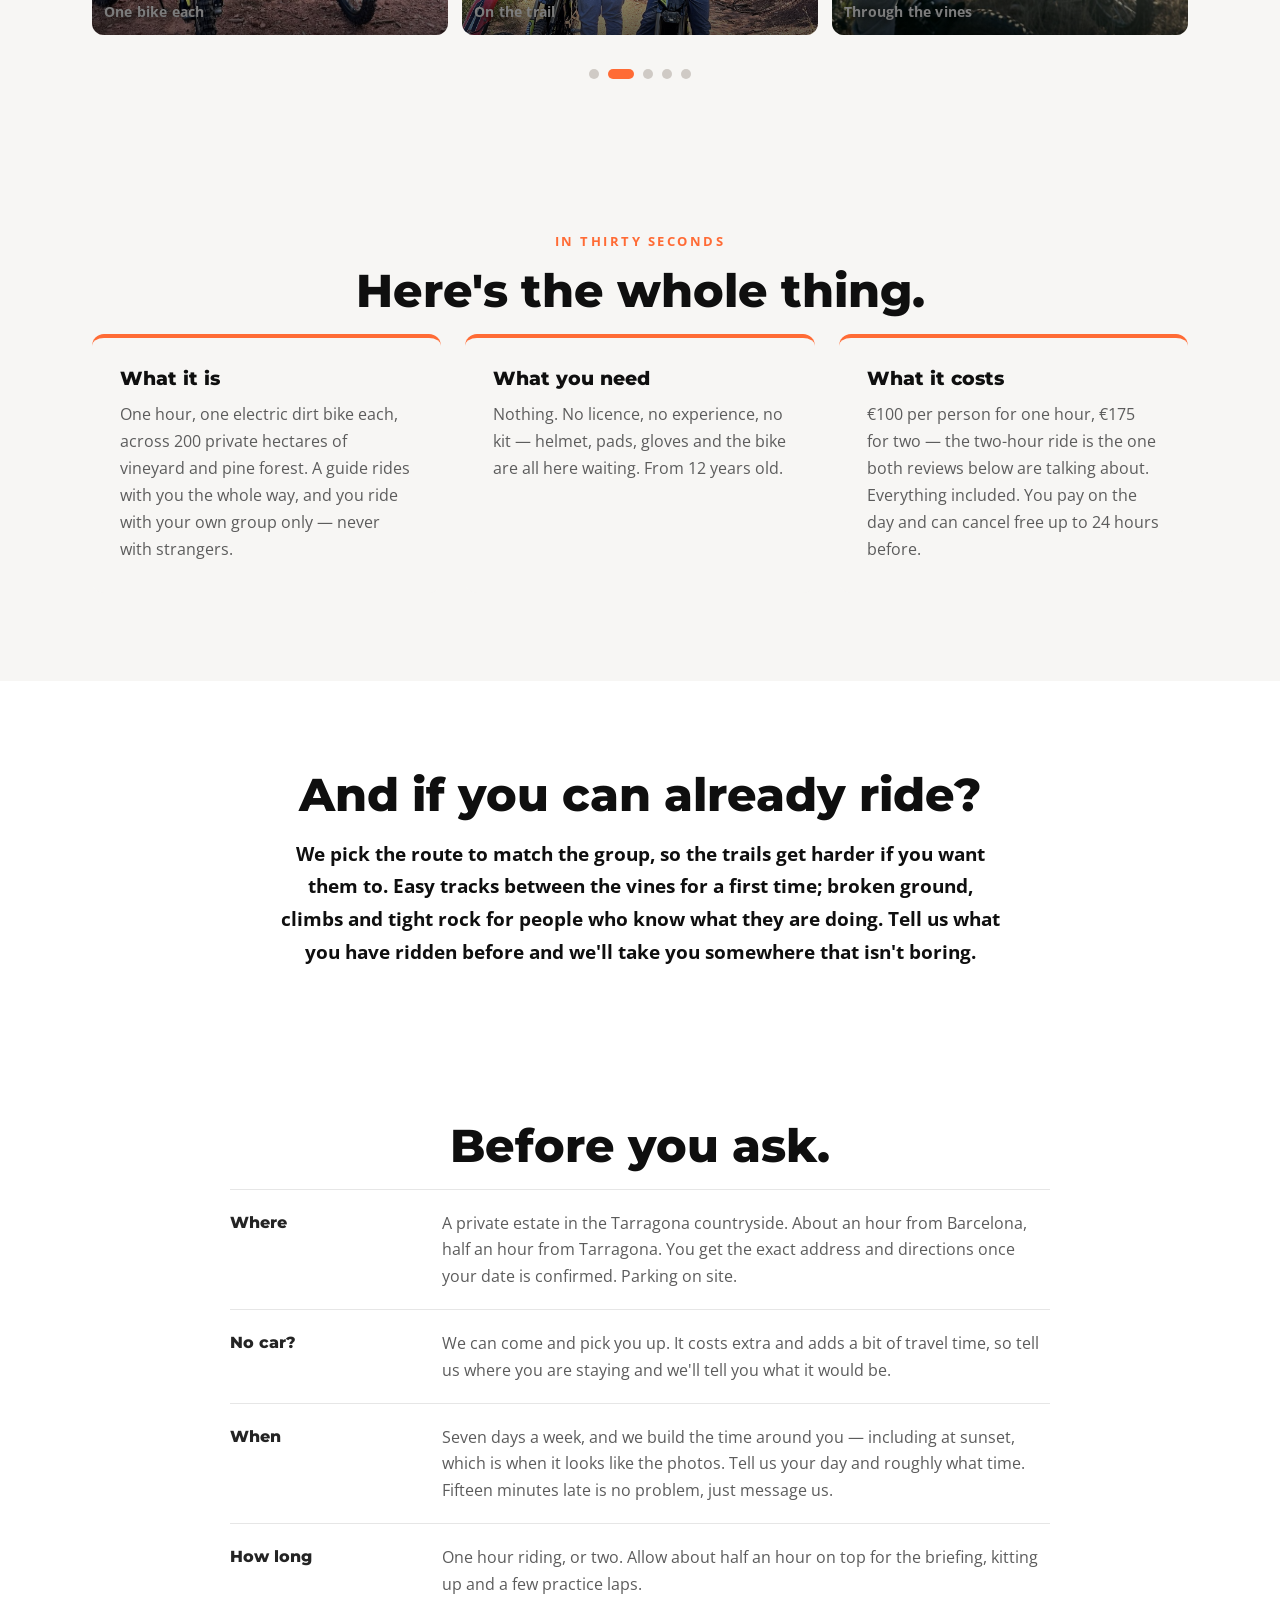
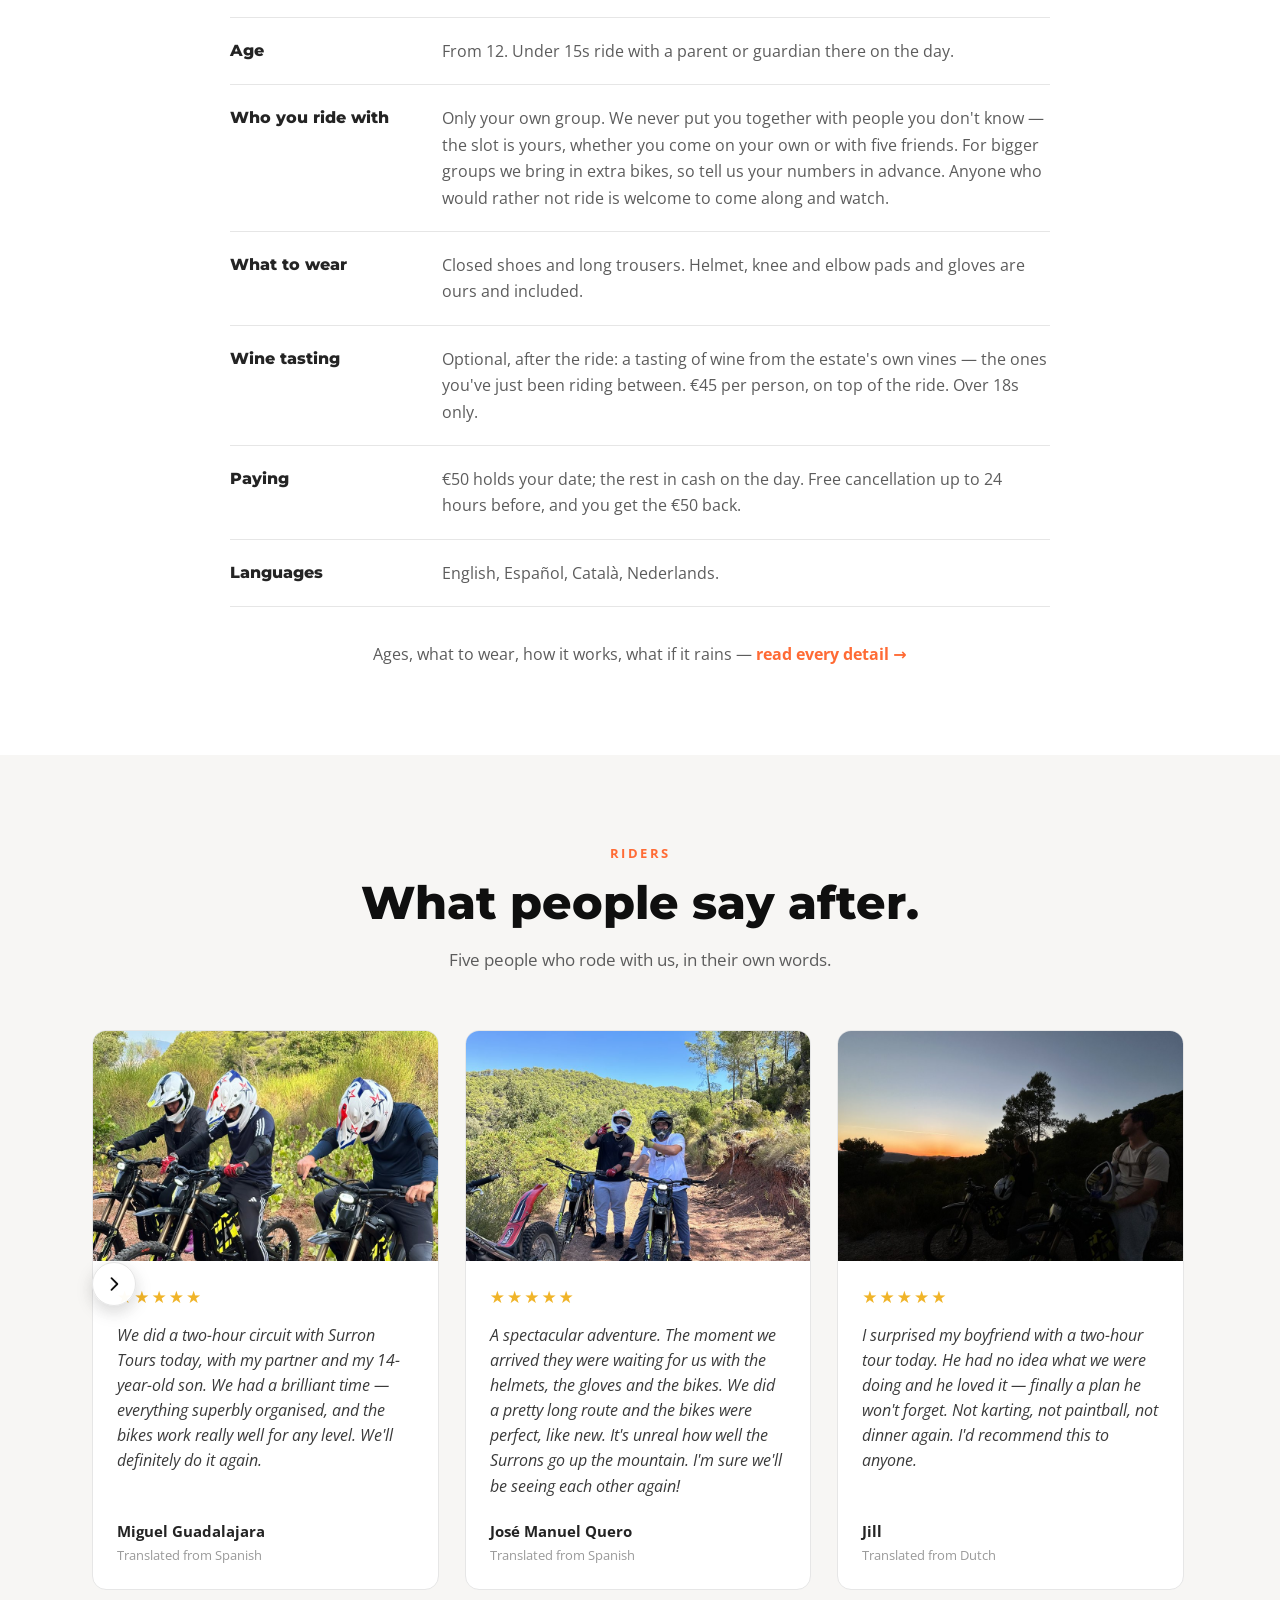
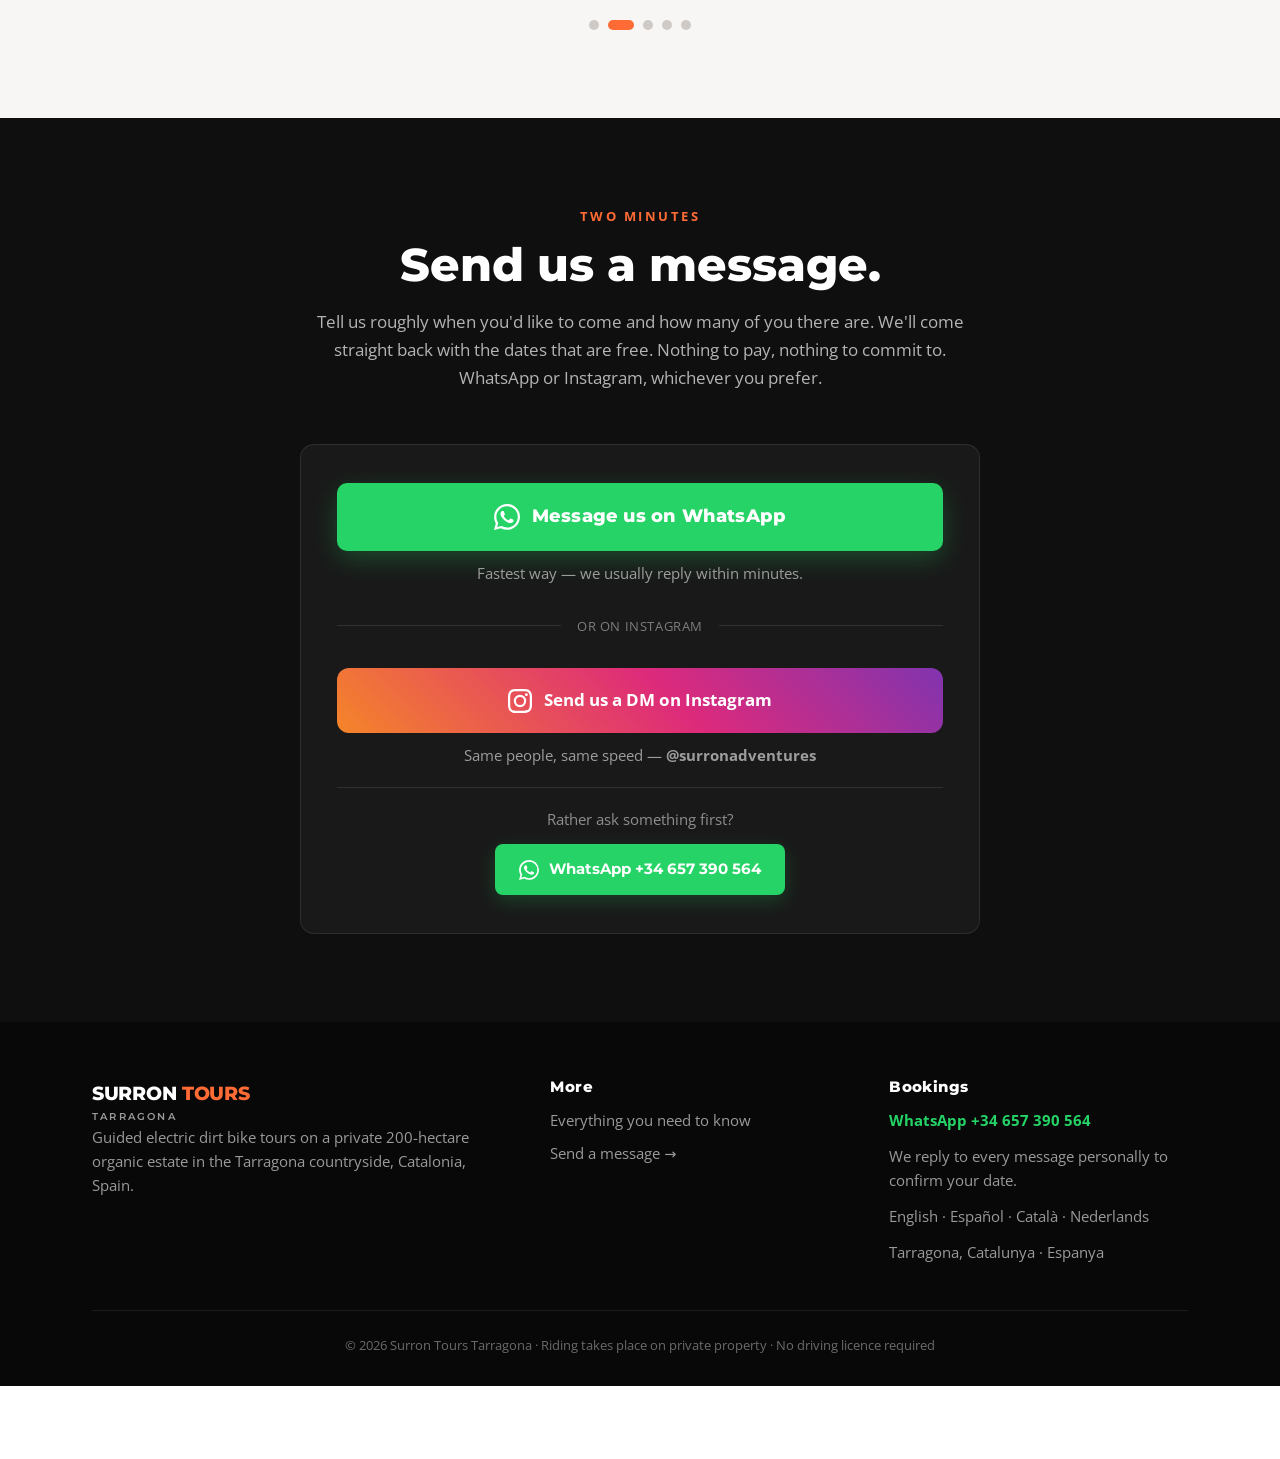
==== commit 0a319437: "Search Console-meta, /stats-pagina met weekteller, formulierresten weg" ====
--- a/index.html
+++ b/index.html
@@ -4,6 +4,7 @@
 <meta charset="UTF-8">
 <meta name="viewport" content="width=device-width, initial-scale=1.0">
 <meta name="facebook-domain-verification" content="gn4ay5faop5r913kbmelxx791i2kgo">
+<meta name="google-site-verification" content="FeQ_ZBYAlJBjMUPc0EtJmtwmsHl9ANiLqEFRHrT8O4o">
 
 <title>Surron Tours Tarragona | Ride an Electric Dirt Bike on 200 Private Hectares</title>
 <meta name="description" content="One hour on an electric dirt bike across 200 private hectares near Tarragona. No licence, no experience, all gear included. From €175. Message us and we'll tell you which dates are free.">
@@ -70,7 +71,7 @@
 <header>
   <div class="nav-wrap">
     <a href="/" class="logo">SURRON <span>TOURS</span><small>Tarragona</small></a>
-    <a href="https://wa.me/34657390564?text=Hi%21%20There%20are%20___%20of%20us%20and%20we%27d%20like%20to%20do%20the%20ride%20on%20___.%20Is%20that%20free%3F" class="btn btn-sm hdr-wa" target="_blank" rel="noopener" aria-label="WhatsApp">
+    <a href="https://wa.me/34657390564?text=Hi%21%20%F0%9F%8F%8D%EF%B8%8F%20We%27d%20like%20to%20do%20the%20ride.%20We%27re%20%5Bnumber%20of%20people%5D%2C%20on%20%5Bdate%5D.%20Is%20that%20free%3F" class="btn btn-sm hdr-wa" target="_blank" rel="noopener" aria-label="WhatsApp">
       <svg viewBox="0 0 24 24" width="17" height="17" aria-hidden="true"><path fill="currentColor" d="M17.472 14.382c-.297-.149-1.758-.867-2.03-.967-.273-.099-.471-.148-.67.15-.197.297-.767.966-.94 1.164-.173.199-.347.223-.644.075-.297-.15-1.255-.463-2.39-1.475-.883-.788-1.48-1.761-1.653-2.059-.173-.297-.018-.458.13-.606.134-.133.298-.347.446-.52.149-.174.198-.298.298-.497.099-.198.05-.371-.025-.52-.075-.149-.669-1.612-.916-2.207-.242-.579-.487-.5-.669-.51a12.8 12.8 0 0 0-.57-.01c-.198 0-.52.074-.792.372-.272.297-1.04 1.016-1.04 2.479 0 1.462 1.065 2.875 1.213 3.074.149.198 2.096 3.2 5.077 4.487.709.306 1.262.489 1.694.625.712.227 1.36.195 1.872.118.571-.085 1.758-.719 2.006-1.413.248-.694.248-1.289.173-1.413-.074-.124-.272-.198-.57-.347m-5.421 7.403h-.004a9.87 9.87 0 0 1-5.031-1.378l-.361-.214-3.741.982.998-3.648-.235-.374a9.86 9.86 0 0 1-1.51-5.26c.001-5.45 4.436-9.884 9.888-9.884a9.82 9.82 0 0 1 6.988 2.896 9.83 9.83 0 0 1 2.893 6.994c-.003 5.45-4.437 9.885-9.885 9.885M20.52 3.449C18.24 1.245 15.24 0 12.045 0 5.463 0 .104 5.334.101 11.893c0 2.096.549 4.142 1.595 5.945L0 24l6.305-1.654a11.9 11.9 0 0 0 5.683 1.448h.005c6.582 0 11.94-5.335 11.943-11.893a11.8 11.8 0 0 0-3.416-8.402"/></svg> WhatsApp
     </a>
     <span class="lang"><a href="/" class="on" hreflang="en">EN</a><a href="/es/" hreflang="es">ES</a><a href="/ca/" hreflang="ca">CA</a></span>
@@ -83,7 +84,7 @@
     <h1>The Day You'll<br><em>Actually Remember.</em></h1>
     <p class="lead">Two hours on an electric dirt bike across 200 private hectares of vineyard and pine forest, with a guide the whole way. One hour from Barcelona. No licence. No experience. No road.</p>
     <div class="hero-cta">
-      <a href="https://wa.me/34657390564?text=Hi%21%20There%20are%20___%20of%20us%20and%20we%27d%20like%20to%20do%20the%20ride%20on%20___.%20Is%20that%20free%3F" class="btn btn-lg btn-wa" target="_blank" rel="noopener">
+      <a href="https://wa.me/34657390564?text=Hi%21%20%F0%9F%8F%8D%EF%B8%8F%20We%27d%20like%20to%20do%20the%20ride.%20We%27re%20%5Bnumber%20of%20people%5D%2C%20on%20%5Bdate%5D.%20Is%20that%20free%3F" class="btn btn-lg btn-wa" target="_blank" rel="noopener">
         <svg viewBox="0 0 24 24" width="22" height="22" aria-hidden="true"><path fill="currentColor" d="M17.472 14.382c-.297-.149-1.758-.867-2.03-.967-.273-.099-.471-.148-.67.15-.197.297-.767.966-.94 1.164-.173.199-.347.223-.644.075-.297-.15-1.255-.463-2.39-1.475-.883-.788-1.48-1.761-1.653-2.059-.173-.297-.018-.458.13-.606.134-.133.298-.347.446-.52.149-.174.198-.298.298-.497.099-.198.05-.371-.025-.52-.075-.149-.669-1.612-.916-2.207-.242-.579-.487-.5-.669-.51a12.8 12.8 0 0 0-.57-.01c-.198 0-.52.074-.792.372-.272.297-1.04 1.016-1.04 2.479 0 1.462 1.065 2.875 1.213 3.074.149.198 2.096 3.2 5.077 4.487.709.306 1.262.489 1.694.625.712.227 1.36.195 1.872.118.571-.085 1.758-.719 2.006-1.413.248-.694.248-1.289.173-1.413-.074-.124-.272-.198-.57-.347m-5.421 7.403h-.004a9.87 9.87 0 0 1-5.031-1.378l-.361-.214-3.741.982.998-3.648-.235-.374a9.86 9.86 0 0 1-1.51-5.26c.001-5.45 4.436-9.884 9.888-9.884a9.82 9.82 0 0 1 6.988 2.896 9.83 9.83 0 0 1 2.893 6.994c-.003 5.45-4.437 9.885-9.885 9.885M20.52 3.449C18.24 1.245 15.24 0 12.045 0 5.463 0 .104 5.334.101 11.893c0 2.096.549 4.142 1.595 5.945L0 24l6.305-1.654a11.9 11.9 0 0 0 5.683 1.448h.005c6.582 0 11.94-5.335 11.943-11.893a11.8 11.8 0 0 0-3.416-8.402"/></svg> Ask which dates are free
       </a>
       <a href="https://www.instagram.com/surronadventures/" class="btn btn-lg btn-ghost" target="_blank" rel="noopener">Or DM us on Instagram</a>
@@ -339,7 +340,7 @@
 
     <div class="book-wrap">
       <div class="wa-lead">
-        <a class="wa-cta" href="https://wa.me/34657390564?text=Hi%21%20There%20are%20___%20of%20us%20and%20we%27d%20like%20to%20do%20the%20ride%20on%20___.%20Is%20that%20free%3F" target="_blank" rel="noopener">
+        <a class="wa-cta" href="https://wa.me/34657390564?text=Hi%21%20%F0%9F%8F%8D%EF%B8%8F%20We%27d%20like%20to%20do%20the%20ride.%20We%27re%20%5Bnumber%20of%20people%5D%2C%20on%20%5Bdate%5D.%20Is%20that%20free%3F" target="_blank" rel="noopener">
           <svg viewBox="0 0 24 24" width="26" height="26" aria-hidden="true"><path fill="currentColor" d="M17.472 14.382c-.297-.149-1.758-.867-2.03-.967-.273-.099-.471-.148-.67.15-.197.297-.767.966-.94 1.164-.173.199-.347.223-.644.075-.297-.15-1.255-.463-2.39-1.475-.883-.788-1.48-1.761-1.653-2.059-.173-.297-.018-.458.13-.606.134-.133.298-.347.446-.52.149-.174.198-.298.298-.497.099-.198.05-.371-.025-.52-.075-.149-.669-1.612-.916-2.207-.242-.579-.487-.5-.669-.51a12.8 12.8 0 0 0-.57-.01c-.198 0-.52.074-.792.372-.272.297-1.04 1.016-1.04 2.479 0 1.462 1.065 2.875 1.213 3.074.149.198 2.096 3.2 5.077 4.487.709.306 1.262.489 1.694.625.712.227 1.36.195 1.872.118.571-.085 1.758-.719 2.006-1.413.248-.694.248-1.289.173-1.413-.074-.124-.272-.198-.57-.347m-5.421 7.403h-.004a9.87 9.87 0 0 1-5.031-1.378l-.361-.214-3.741.982.998-3.648-.235-.374a9.86 9.86 0 0 1-1.51-5.26c.001-5.45 4.436-9.884 9.888-9.884a9.82 9.82 0 0 1 6.988 2.896 9.83 9.83 0 0 1 2.893 6.994c-.003 5.45-4.437 9.885-9.885 9.885M20.52 3.449C18.24 1.245 15.24 0 12.045 0 5.463 0 .104 5.334.101 11.893c0 2.096.549 4.142 1.595 5.945L0 24l6.305-1.654a11.9 11.9 0 0 0 5.683 1.448h.005c6.582 0 11.94-5.335 11.943-11.893a11.8 11.8 0 0 0-3.416-8.402"/></svg>
           Message us on WhatsApp
         </a>
@@ -380,7 +381,7 @@
       </div>
       <div class="foot">
         <h4>Bookings</h4>
-        <a class="wa-foot" href="https://wa.me/34657390564?text=Hi%21%20There%20are%20___%20of%20us%20and%20we%27d%20like%20to%20do%20the%20ride%20on%20___.%20Is%20that%20free%3F" target="_blank" rel="noopener">WhatsApp +34 657 390 564</a>
+        <a class="wa-foot" href="https://wa.me/34657390564?text=Hi%21%20%F0%9F%8F%8D%EF%B8%8F%20We%27d%20like%20to%20do%20the%20ride.%20We%27re%20%5Bnumber%20of%20people%5D%2C%20on%20%5Bdate%5D.%20Is%20that%20free%3F" target="_blank" rel="noopener">WhatsApp +34 657 390 564</a>
         <p style="margin-top:12px">We reply to every message personally to confirm your date.</p>
         <p style="margin-top:12px">English · Español · Català · Nederlands</p>
         <p style="margin-top:12px">Tarragona, Catalunya · Espanya</p>
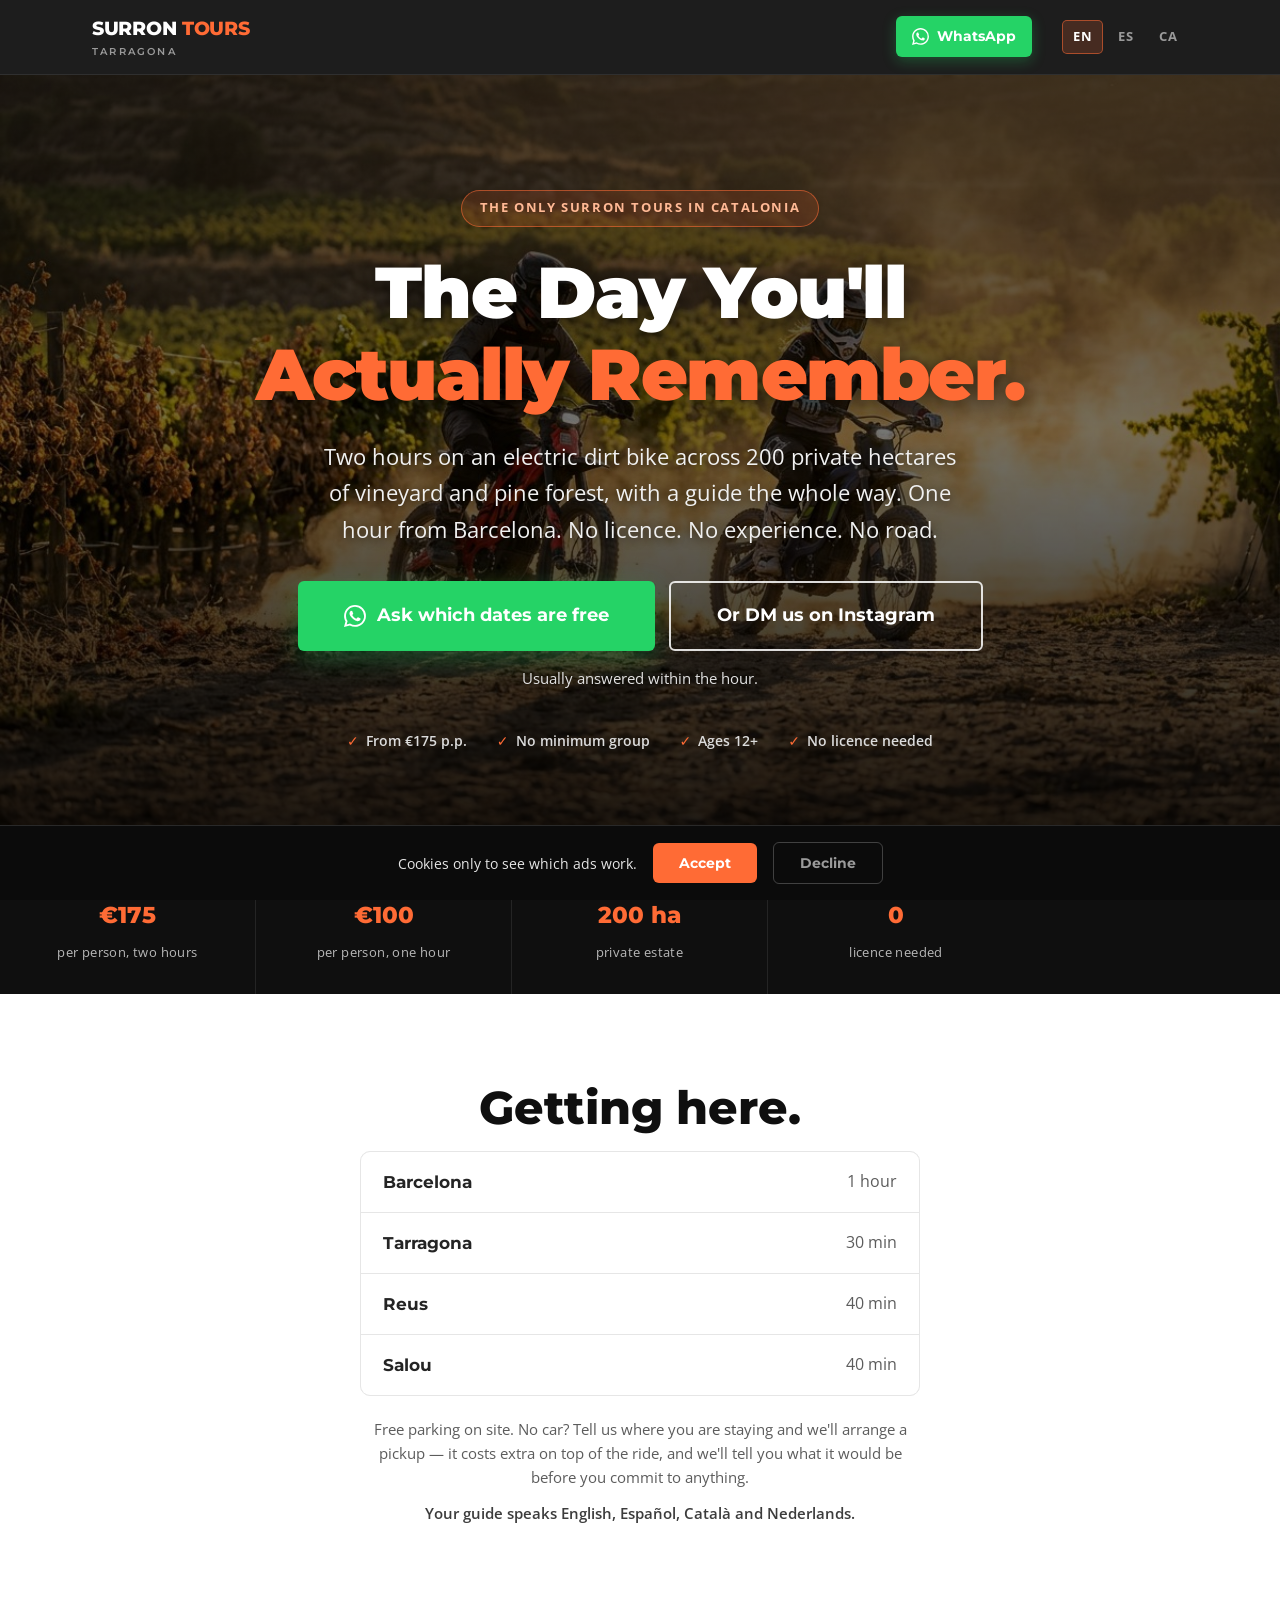
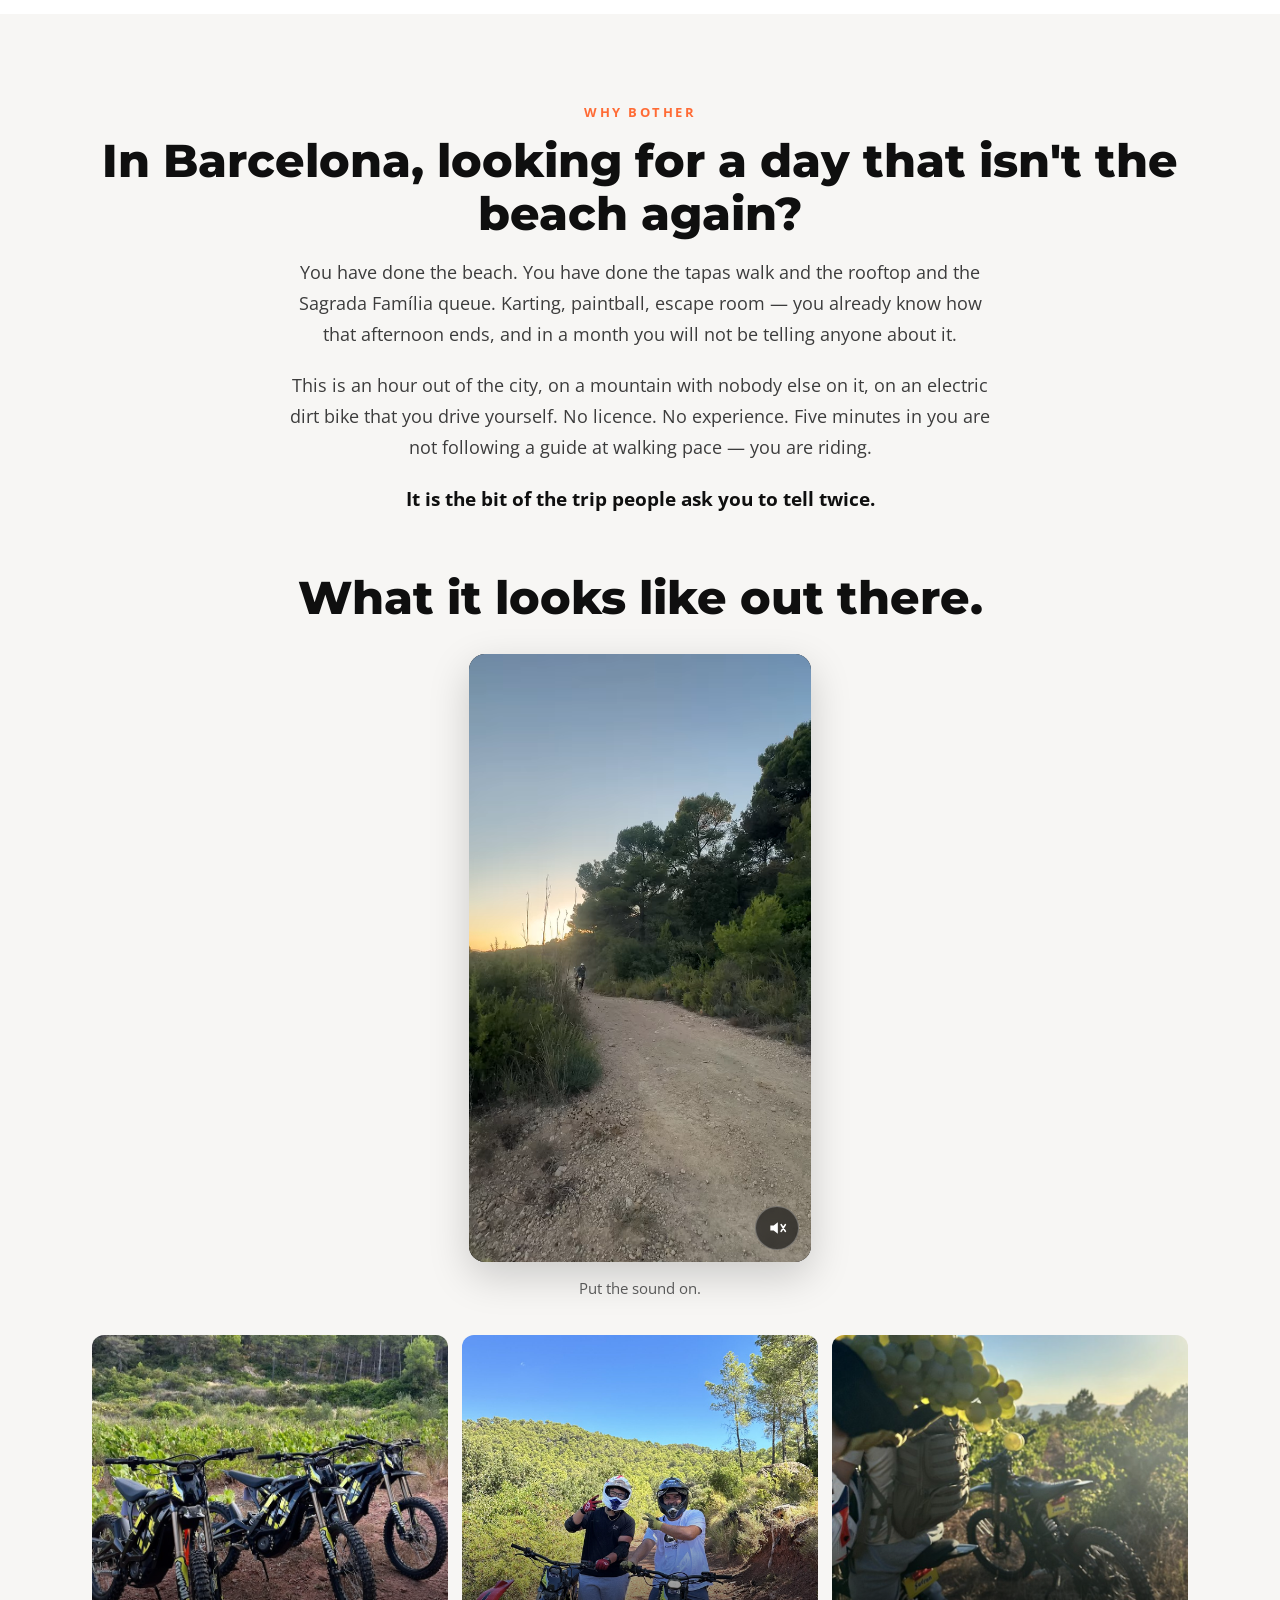
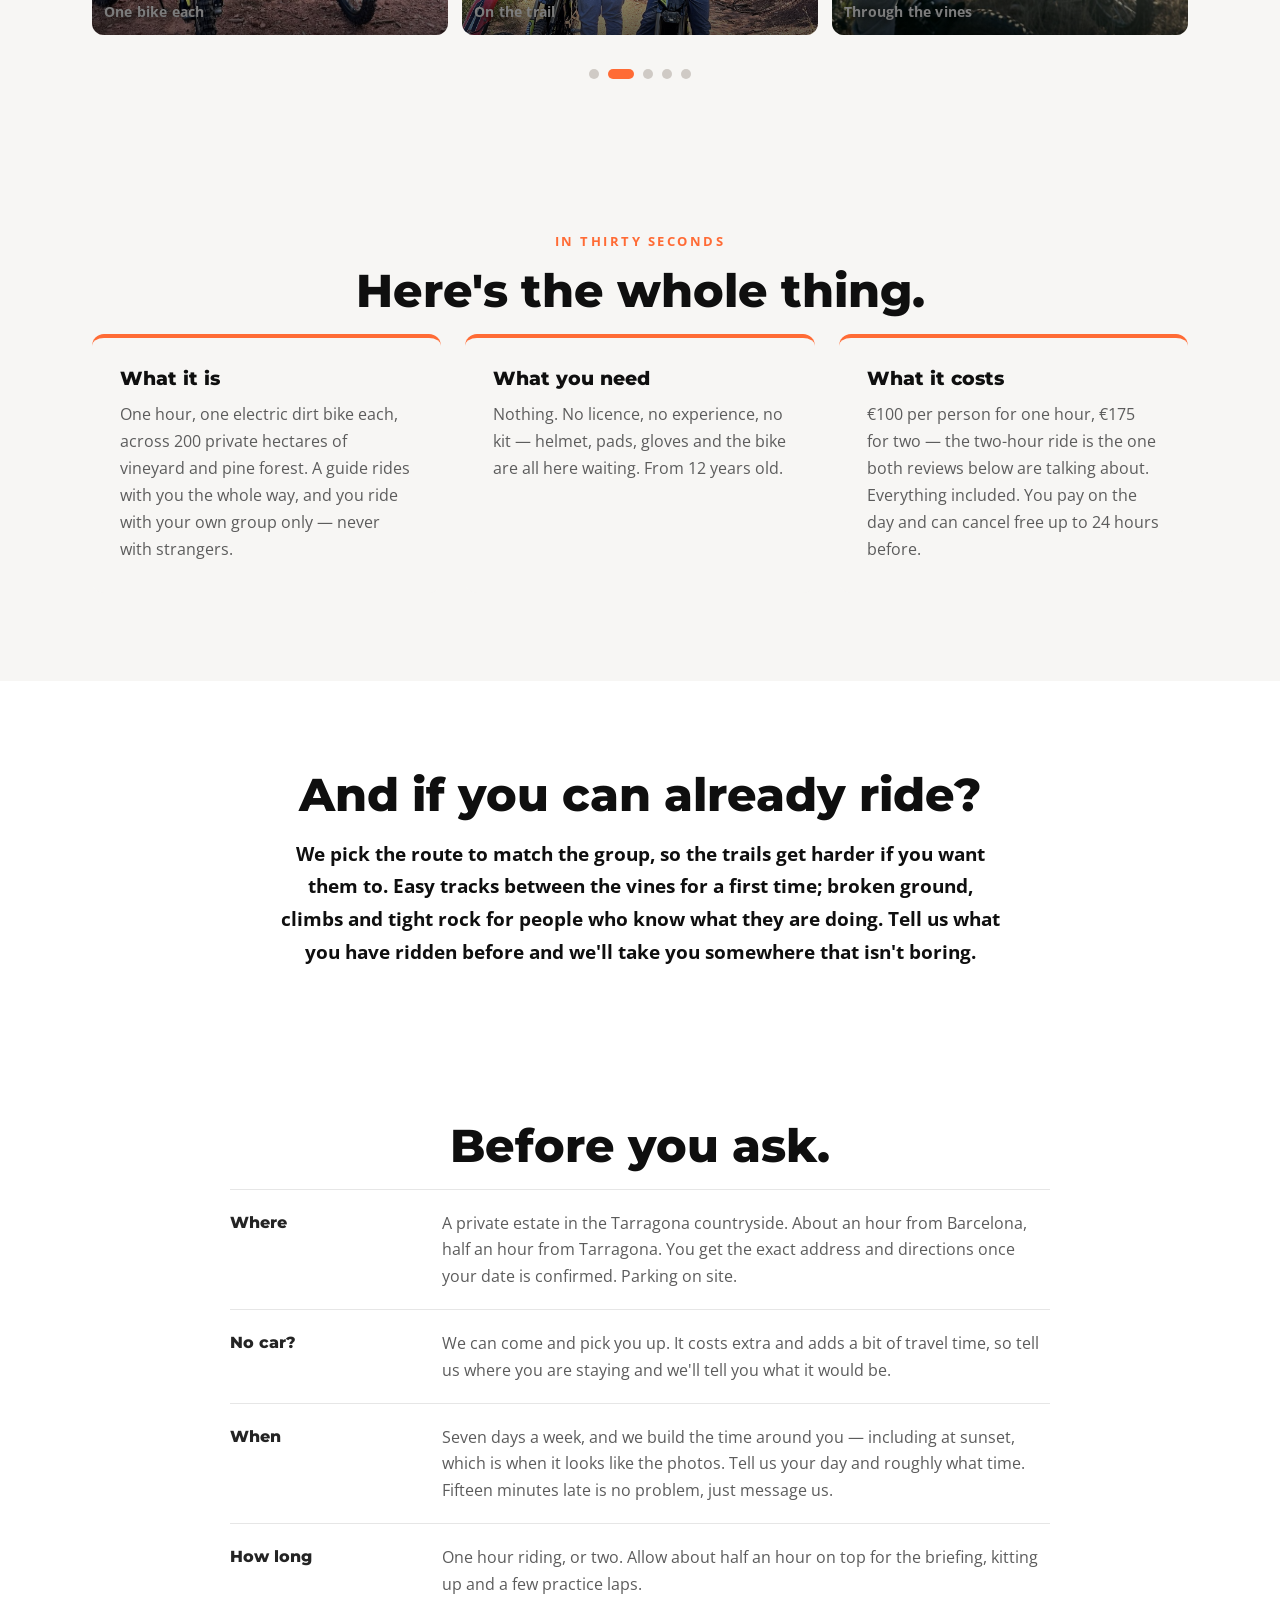
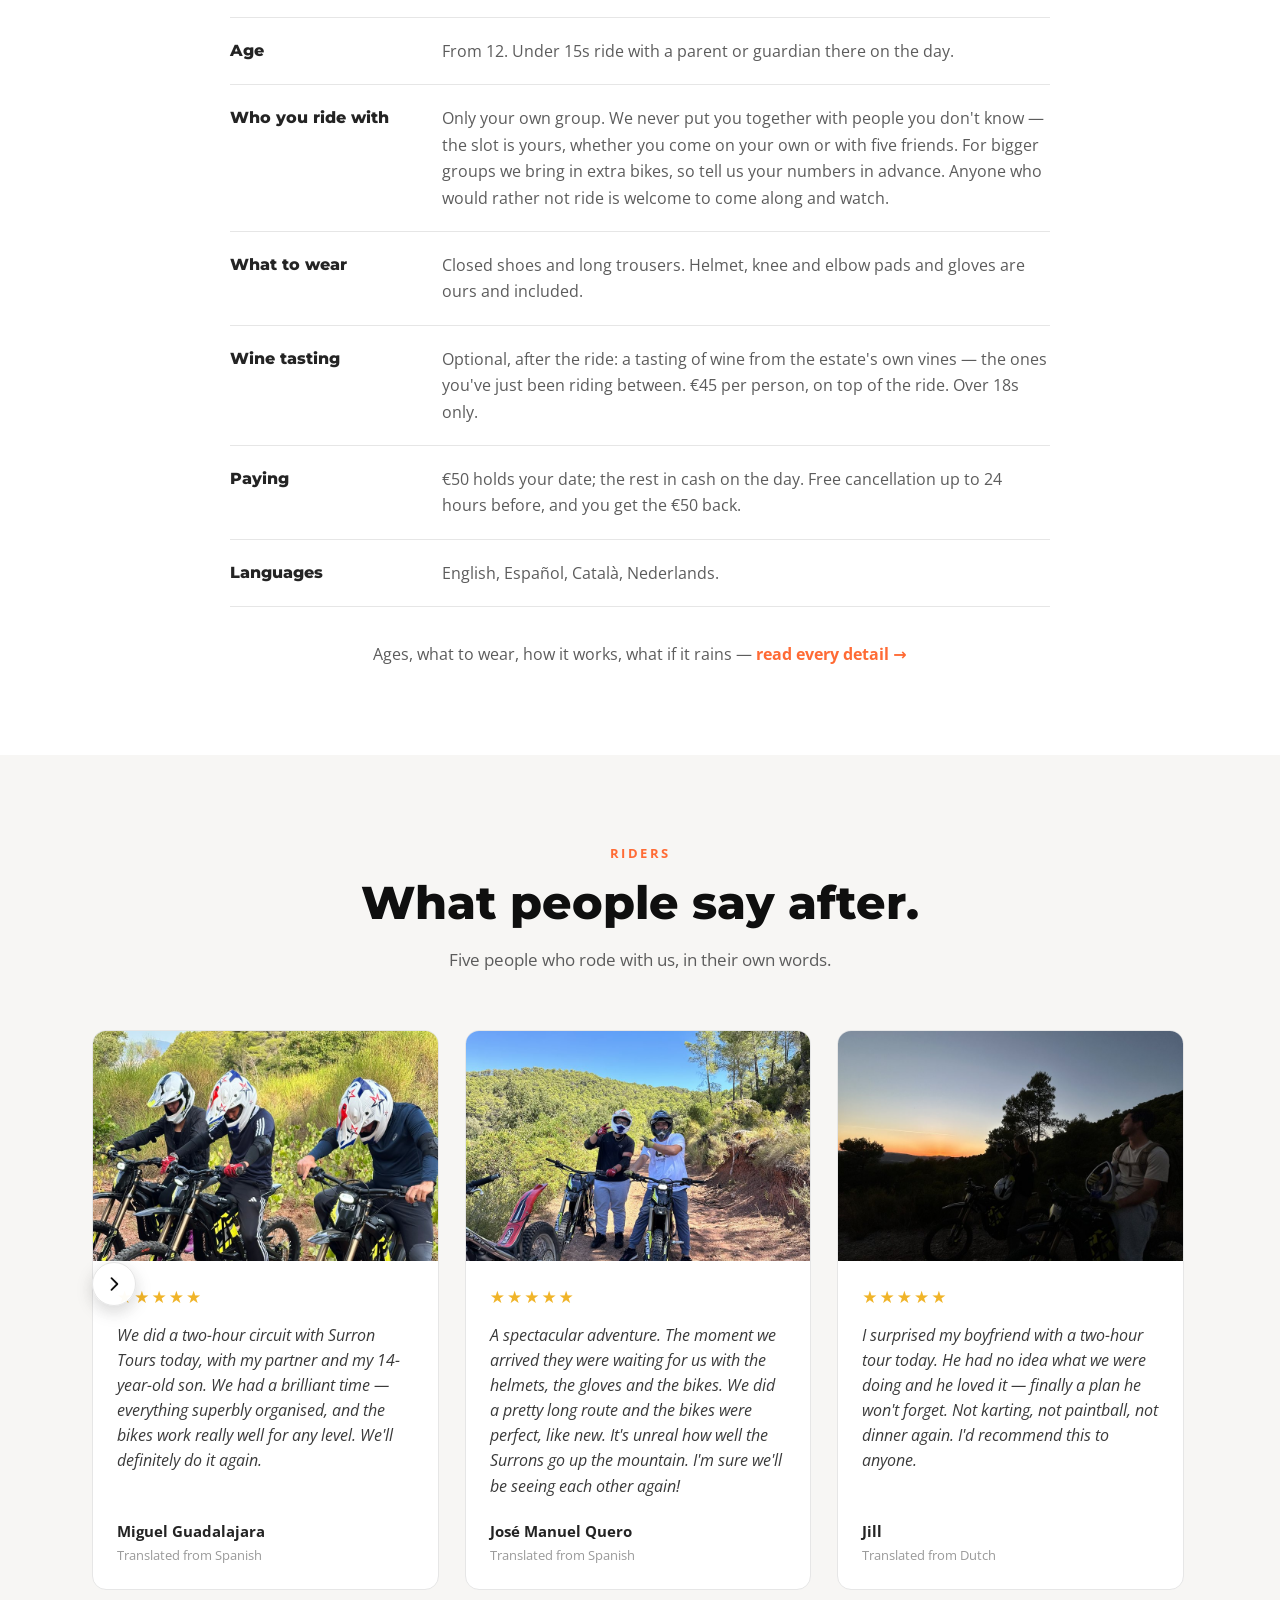
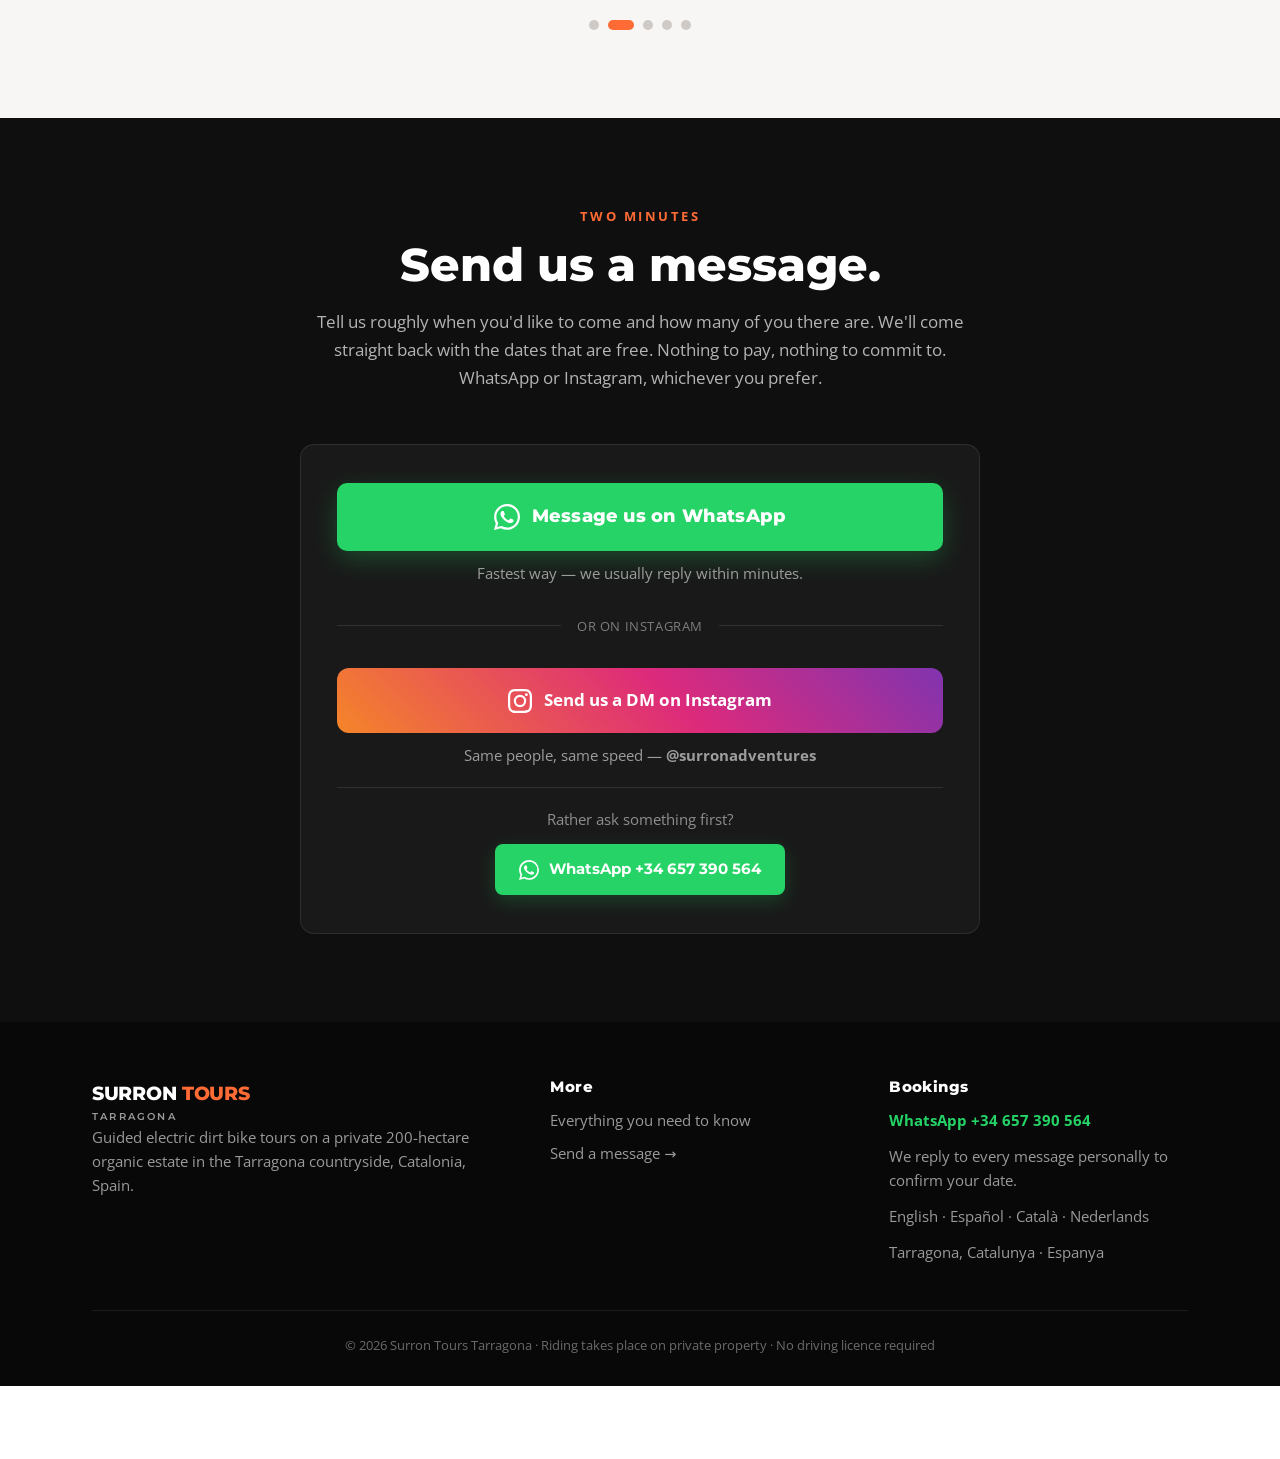
==== commit 37e7c662: "WhatsApp-tekst v3: simpele openingsvraag (EN + build)" ====
--- a/index.html
+++ b/index.html
@@ -71,7 +71,7 @@
 <header>
   <div class="nav-wrap">
     <a href="/" class="logo">SURRON <span>TOURS</span><small>Tarragona</small></a>
-    <a href="https://wa.me/34657390564?text=Hi%21%20%F0%9F%8F%8D%EF%B8%8F%20We%27d%20like%20to%20do%20the%20ride.%20We%27re%20%5Bnumber%20of%20people%5D%2C%20on%20%5Bdate%5D.%20Is%20that%20free%3F" class="btn btn-sm hdr-wa" target="_blank" rel="noopener" aria-label="WhatsApp">
+    <a href="https://wa.me/34657390564?text=Hi%21%20%F0%9F%8F%8D%EF%B8%8F%20I%27d%20like%20some%20info%20about%20the%20Surron%20ride." class="btn btn-sm hdr-wa" target="_blank" rel="noopener" aria-label="WhatsApp">
       <svg viewBox="0 0 24 24" width="17" height="17" aria-hidden="true"><path fill="currentColor" d="M17.472 14.382c-.297-.149-1.758-.867-2.03-.967-.273-.099-.471-.148-.67.15-.197.297-.767.966-.94 1.164-.173.199-.347.223-.644.075-.297-.15-1.255-.463-2.39-1.475-.883-.788-1.48-1.761-1.653-2.059-.173-.297-.018-.458.13-.606.134-.133.298-.347.446-.52.149-.174.198-.298.298-.497.099-.198.05-.371-.025-.52-.075-.149-.669-1.612-.916-2.207-.242-.579-.487-.5-.669-.51a12.8 12.8 0 0 0-.57-.01c-.198 0-.52.074-.792.372-.272.297-1.04 1.016-1.04 2.479 0 1.462 1.065 2.875 1.213 3.074.149.198 2.096 3.2 5.077 4.487.709.306 1.262.489 1.694.625.712.227 1.36.195 1.872.118.571-.085 1.758-.719 2.006-1.413.248-.694.248-1.289.173-1.413-.074-.124-.272-.198-.57-.347m-5.421 7.403h-.004a9.87 9.87 0 0 1-5.031-1.378l-.361-.214-3.741.982.998-3.648-.235-.374a9.86 9.86 0 0 1-1.51-5.26c.001-5.45 4.436-9.884 9.888-9.884a9.82 9.82 0 0 1 6.988 2.896 9.83 9.83 0 0 1 2.893 6.994c-.003 5.45-4.437 9.885-9.885 9.885M20.52 3.449C18.24 1.245 15.24 0 12.045 0 5.463 0 .104 5.334.101 11.893c0 2.096.549 4.142 1.595 5.945L0 24l6.305-1.654a11.9 11.9 0 0 0 5.683 1.448h.005c6.582 0 11.94-5.335 11.943-11.893a11.8 11.8 0 0 0-3.416-8.402"/></svg> WhatsApp
     </a>
     <span class="lang"><a href="/" class="on" hreflang="en">EN</a><a href="/es/" hreflang="es">ES</a><a href="/ca/" hreflang="ca">CA</a></span>
@@ -84,7 +84,7 @@
     <h1>The Day You'll<br><em>Actually Remember.</em></h1>
     <p class="lead">Two hours on an electric dirt bike across 200 private hectares of vineyard and pine forest, with a guide the whole way. One hour from Barcelona. No licence. No experience. No road.</p>
     <div class="hero-cta">
-      <a href="https://wa.me/34657390564?text=Hi%21%20%F0%9F%8F%8D%EF%B8%8F%20We%27d%20like%20to%20do%20the%20ride.%20We%27re%20%5Bnumber%20of%20people%5D%2C%20on%20%5Bdate%5D.%20Is%20that%20free%3F" class="btn btn-lg btn-wa" target="_blank" rel="noopener">
+      <a href="https://wa.me/34657390564?text=Hi%21%20%F0%9F%8F%8D%EF%B8%8F%20I%27d%20like%20some%20info%20about%20the%20Surron%20ride." class="btn btn-lg btn-wa" target="_blank" rel="noopener">
         <svg viewBox="0 0 24 24" width="22" height="22" aria-hidden="true"><path fill="currentColor" d="M17.472 14.382c-.297-.149-1.758-.867-2.03-.967-.273-.099-.471-.148-.67.15-.197.297-.767.966-.94 1.164-.173.199-.347.223-.644.075-.297-.15-1.255-.463-2.39-1.475-.883-.788-1.48-1.761-1.653-2.059-.173-.297-.018-.458.13-.606.134-.133.298-.347.446-.52.149-.174.198-.298.298-.497.099-.198.05-.371-.025-.52-.075-.149-.669-1.612-.916-2.207-.242-.579-.487-.5-.669-.51a12.8 12.8 0 0 0-.57-.01c-.198 0-.52.074-.792.372-.272.297-1.04 1.016-1.04 2.479 0 1.462 1.065 2.875 1.213 3.074.149.198 2.096 3.2 5.077 4.487.709.306 1.262.489 1.694.625.712.227 1.36.195 1.872.118.571-.085 1.758-.719 2.006-1.413.248-.694.248-1.289.173-1.413-.074-.124-.272-.198-.57-.347m-5.421 7.403h-.004a9.87 9.87 0 0 1-5.031-1.378l-.361-.214-3.741.982.998-3.648-.235-.374a9.86 9.86 0 0 1-1.51-5.26c.001-5.45 4.436-9.884 9.888-9.884a9.82 9.82 0 0 1 6.988 2.896 9.83 9.83 0 0 1 2.893 6.994c-.003 5.45-4.437 9.885-9.885 9.885M20.52 3.449C18.24 1.245 15.24 0 12.045 0 5.463 0 .104 5.334.101 11.893c0 2.096.549 4.142 1.595 5.945L0 24l6.305-1.654a11.9 11.9 0 0 0 5.683 1.448h.005c6.582 0 11.94-5.335 11.943-11.893a11.8 11.8 0 0 0-3.416-8.402"/></svg> Ask which dates are free
       </a>
       <a href="https://www.instagram.com/surronadventures/" class="btn btn-lg btn-ghost" target="_blank" rel="noopener">Or DM us on Instagram</a>
@@ -340,7 +340,7 @@
 
     <div class="book-wrap">
       <div class="wa-lead">
-        <a class="wa-cta" href="https://wa.me/34657390564?text=Hi%21%20%F0%9F%8F%8D%EF%B8%8F%20We%27d%20like%20to%20do%20the%20ride.%20We%27re%20%5Bnumber%20of%20people%5D%2C%20on%20%5Bdate%5D.%20Is%20that%20free%3F" target="_blank" rel="noopener">
+        <a class="wa-cta" href="https://wa.me/34657390564?text=Hi%21%20%F0%9F%8F%8D%EF%B8%8F%20I%27d%20like%20some%20info%20about%20the%20Surron%20ride." target="_blank" rel="noopener">
           <svg viewBox="0 0 24 24" width="26" height="26" aria-hidden="true"><path fill="currentColor" d="M17.472 14.382c-.297-.149-1.758-.867-2.03-.967-.273-.099-.471-.148-.67.15-.197.297-.767.966-.94 1.164-.173.199-.347.223-.644.075-.297-.15-1.255-.463-2.39-1.475-.883-.788-1.48-1.761-1.653-2.059-.173-.297-.018-.458.13-.606.134-.133.298-.347.446-.52.149-.174.198-.298.298-.497.099-.198.05-.371-.025-.52-.075-.149-.669-1.612-.916-2.207-.242-.579-.487-.5-.669-.51a12.8 12.8 0 0 0-.57-.01c-.198 0-.52.074-.792.372-.272.297-1.04 1.016-1.04 2.479 0 1.462 1.065 2.875 1.213 3.074.149.198 2.096 3.2 5.077 4.487.709.306 1.262.489 1.694.625.712.227 1.36.195 1.872.118.571-.085 1.758-.719 2.006-1.413.248-.694.248-1.289.173-1.413-.074-.124-.272-.198-.57-.347m-5.421 7.403h-.004a9.87 9.87 0 0 1-5.031-1.378l-.361-.214-3.741.982.998-3.648-.235-.374a9.86 9.86 0 0 1-1.51-5.26c.001-5.45 4.436-9.884 9.888-9.884a9.82 9.82 0 0 1 6.988 2.896 9.83 9.83 0 0 1 2.893 6.994c-.003 5.45-4.437 9.885-9.885 9.885M20.52 3.449C18.24 1.245 15.24 0 12.045 0 5.463 0 .104 5.334.101 11.893c0 2.096.549 4.142 1.595 5.945L0 24l6.305-1.654a11.9 11.9 0 0 0 5.683 1.448h.005c6.582 0 11.94-5.335 11.943-11.893a11.8 11.8 0 0 0-3.416-8.402"/></svg>
           Message us on WhatsApp
         </a>
@@ -381,7 +381,7 @@
       </div>
       <div class="foot">
         <h4>Bookings</h4>
-        <a class="wa-foot" href="https://wa.me/34657390564?text=Hi%21%20%F0%9F%8F%8D%EF%B8%8F%20We%27d%20like%20to%20do%20the%20ride.%20We%27re%20%5Bnumber%20of%20people%5D%2C%20on%20%5Bdate%5D.%20Is%20that%20free%3F" target="_blank" rel="noopener">WhatsApp +34 657 390 564</a>
+        <a class="wa-foot" href="https://wa.me/34657390564?text=Hi%21%20%F0%9F%8F%8D%EF%B8%8F%20I%27d%20like%20some%20info%20about%20the%20Surron%20ride." target="_blank" rel="noopener">WhatsApp +34 657 390 564</a>
         <p style="margin-top:12px">We reply to every message personally to confirm your date.</p>
         <p style="margin-top:12px">English · Español · Català · Nederlands</p>
         <p style="margin-top:12px">Tarragona, Catalunya · Espanya</p>
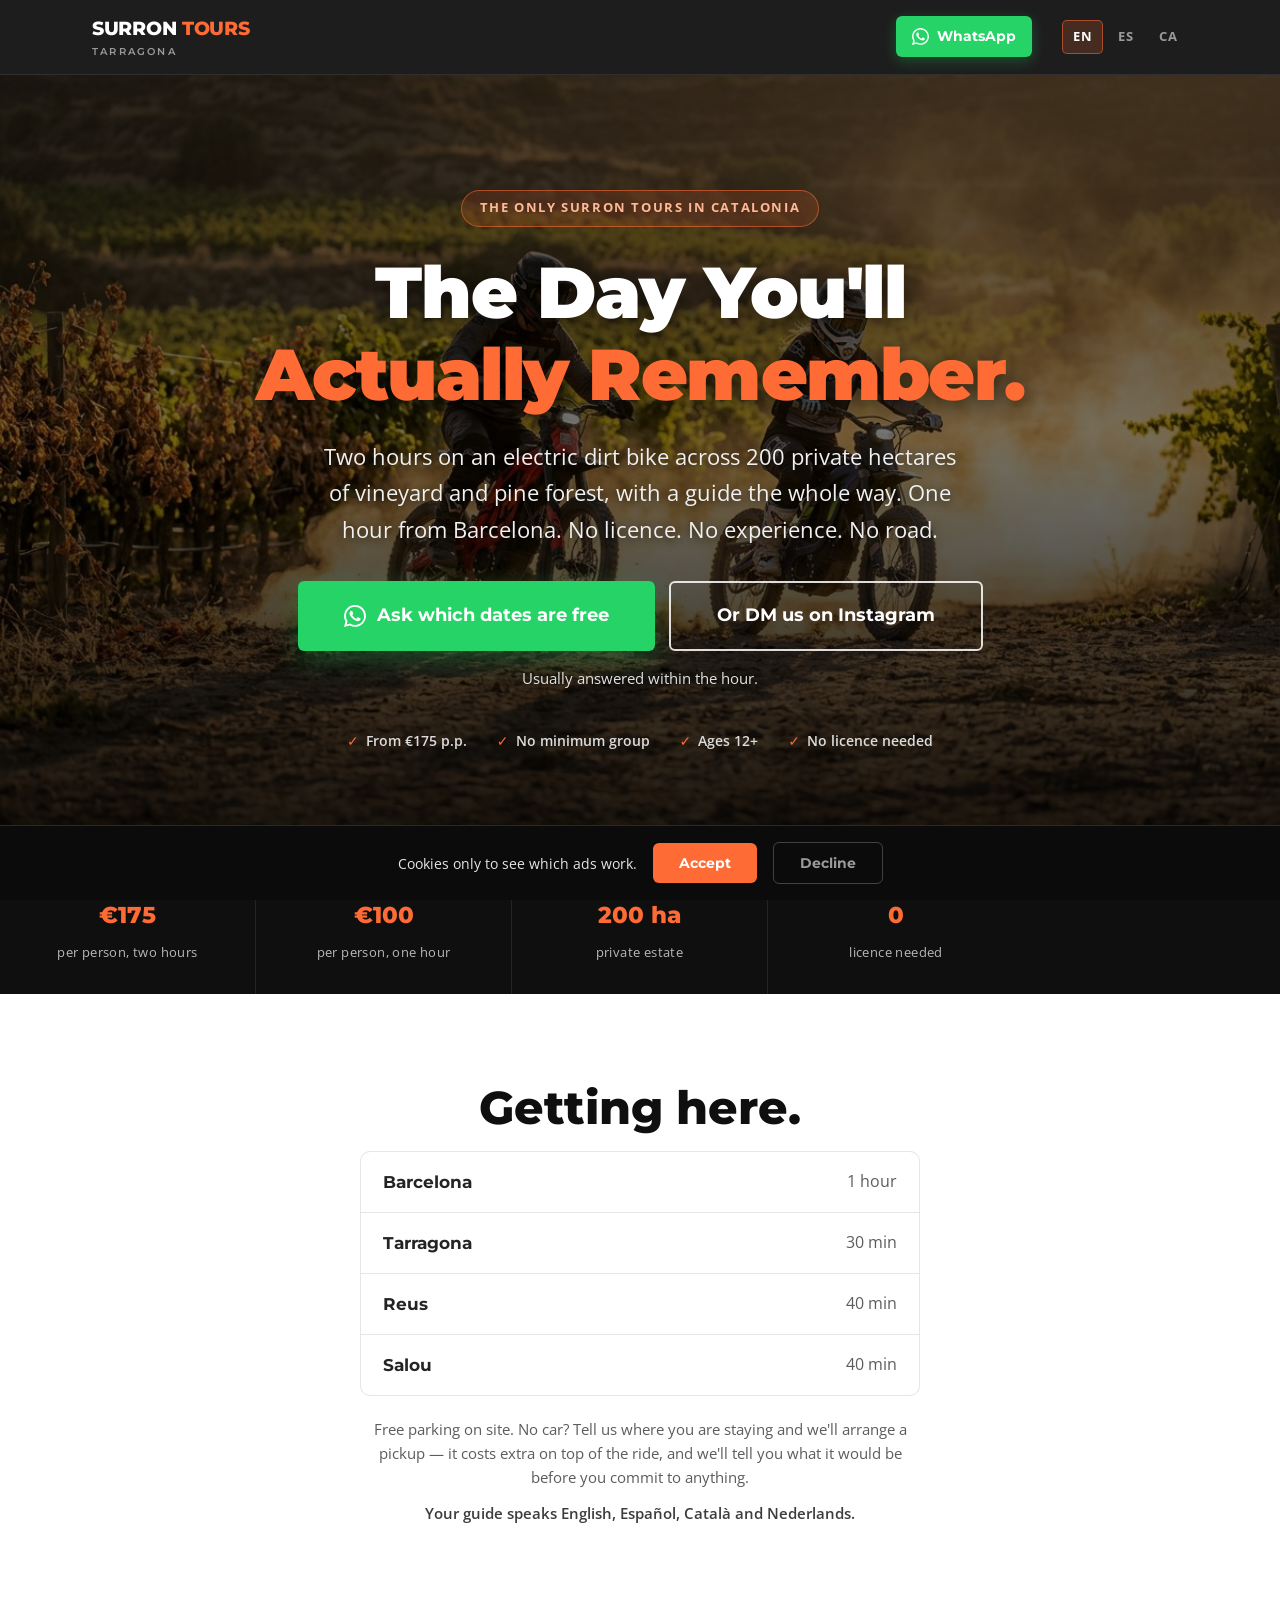
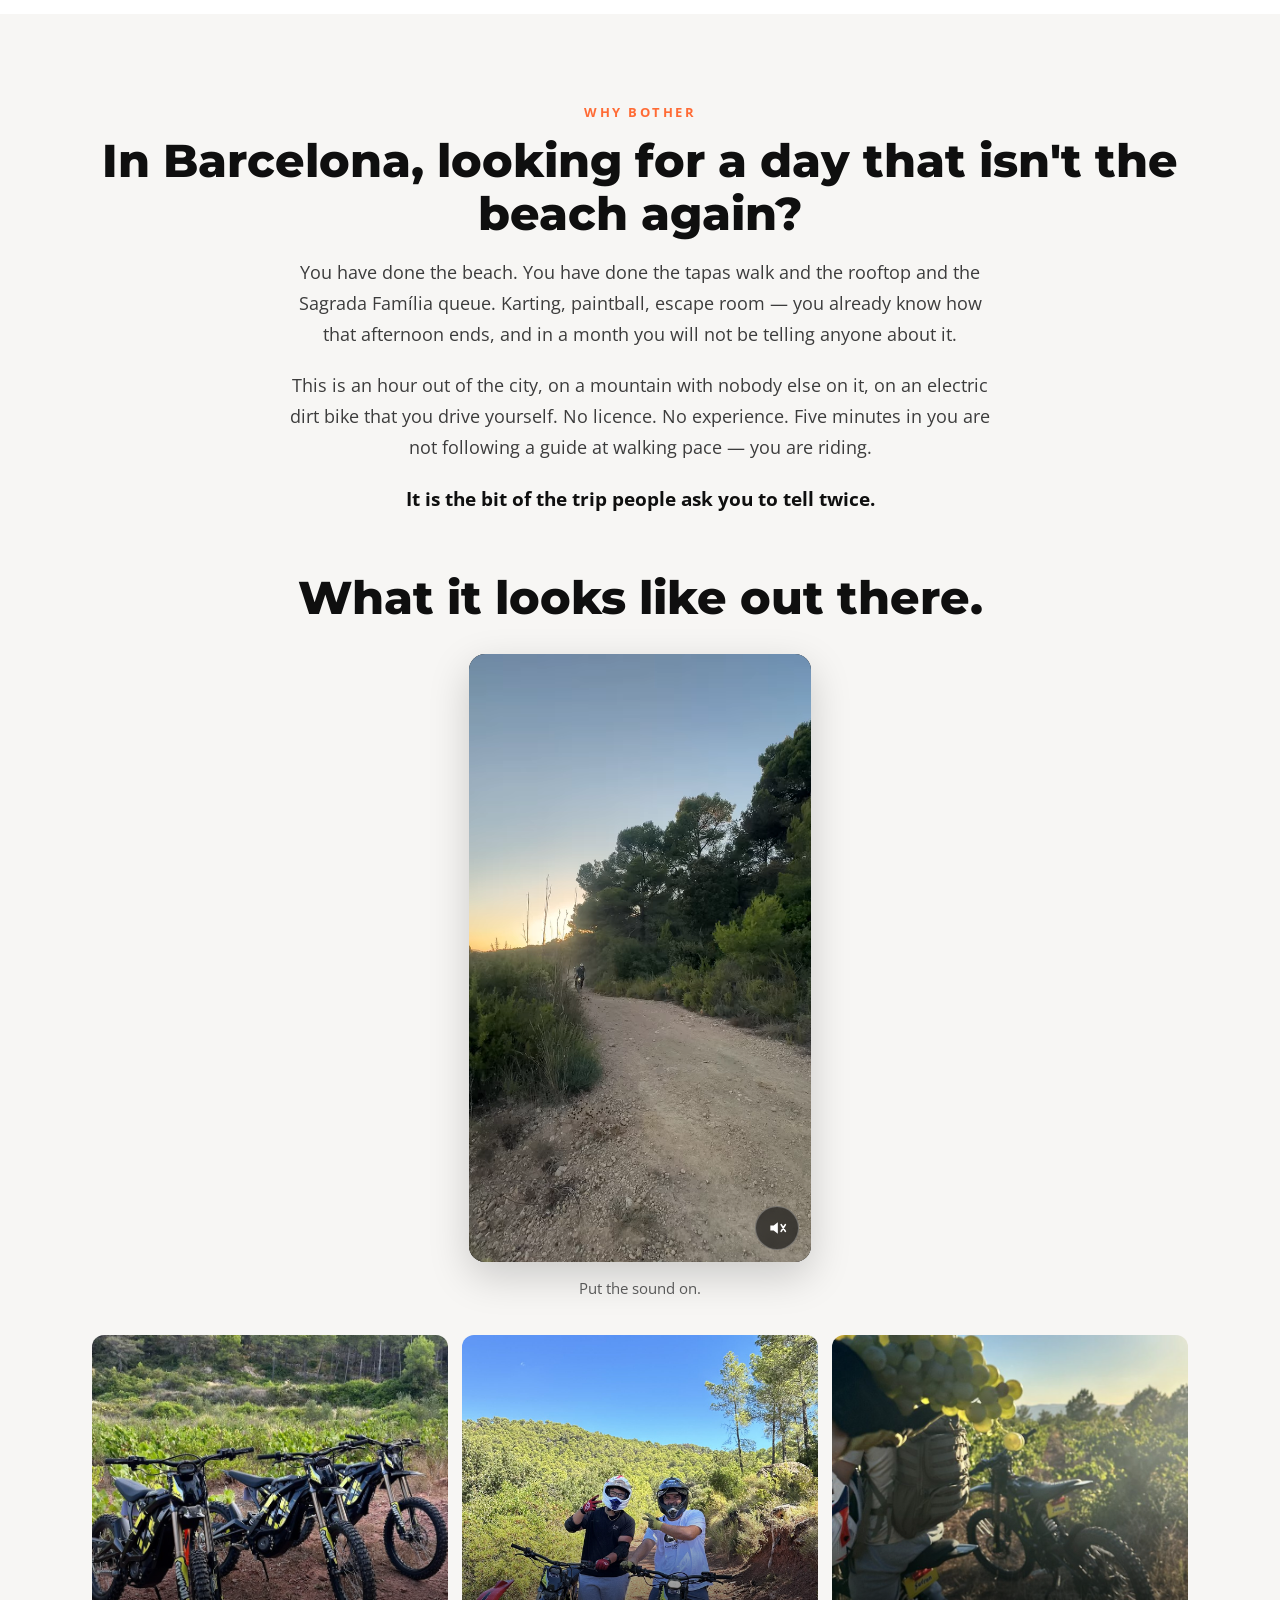
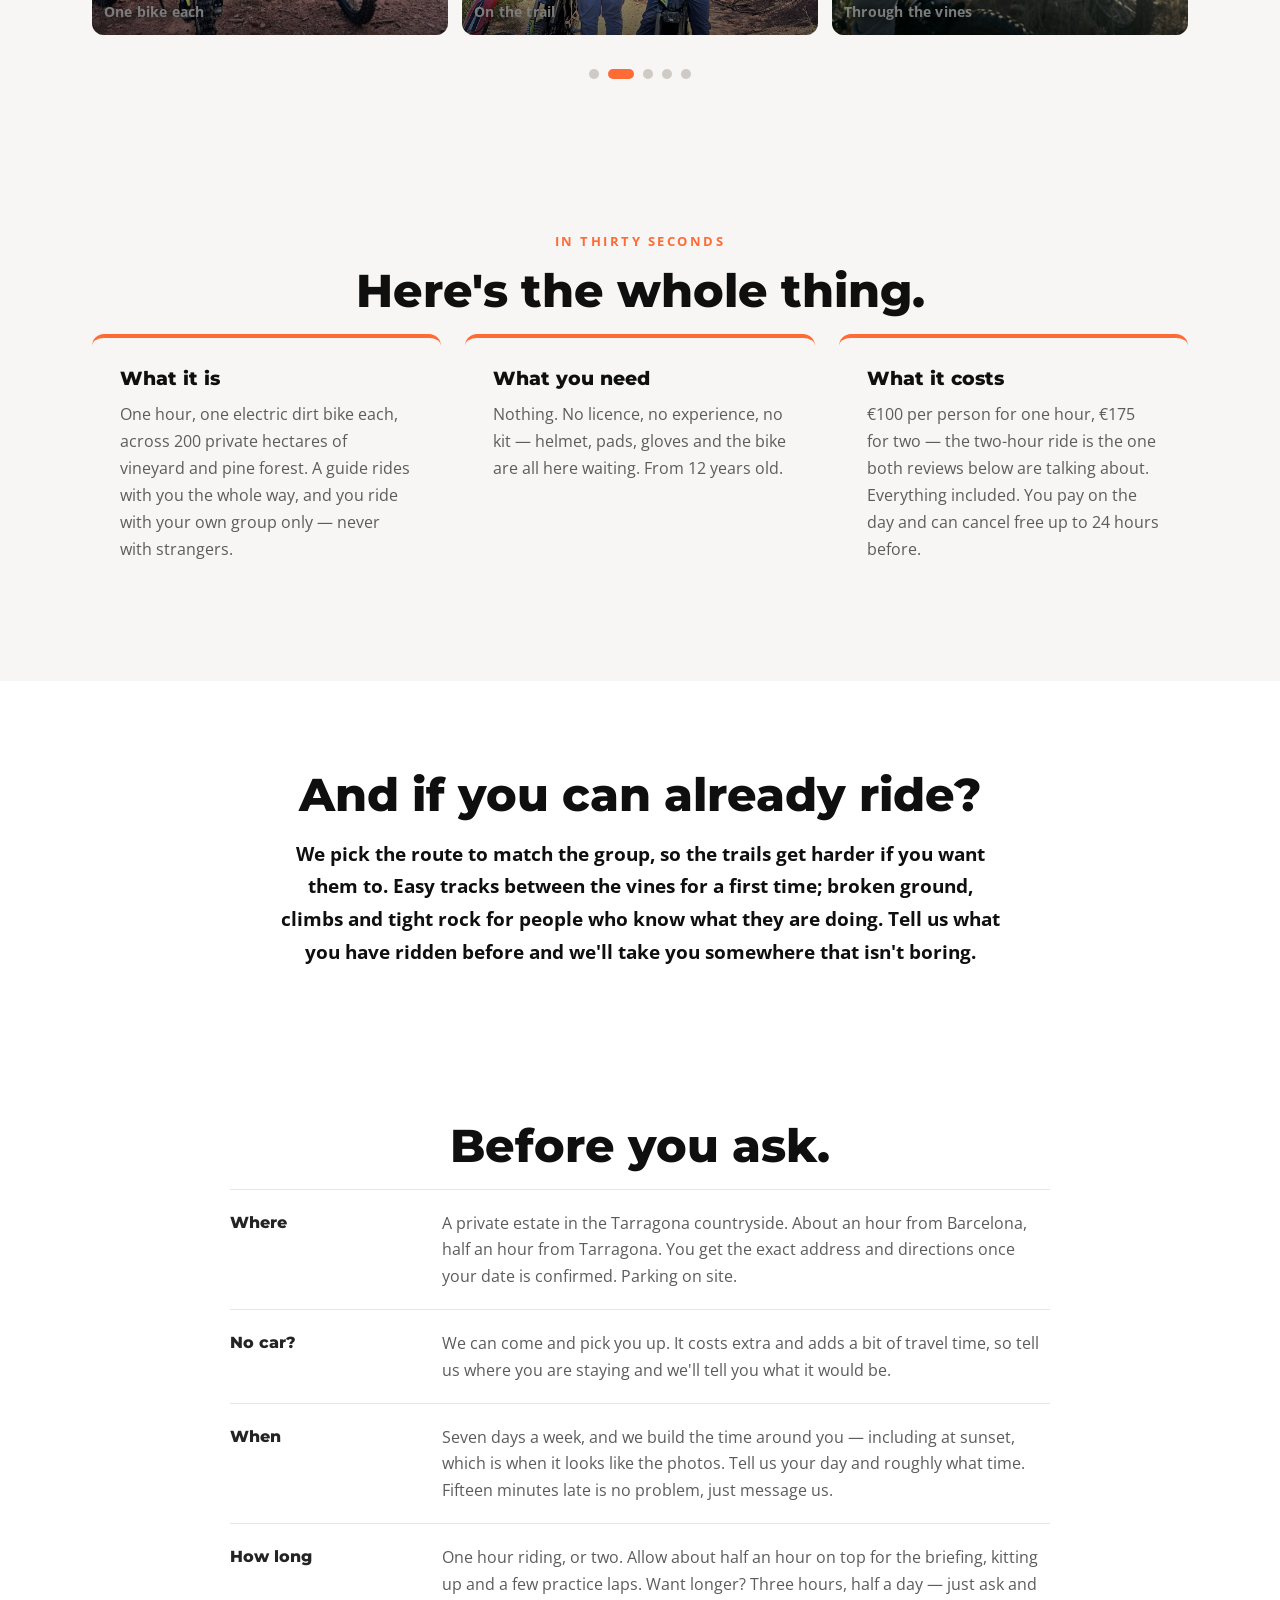
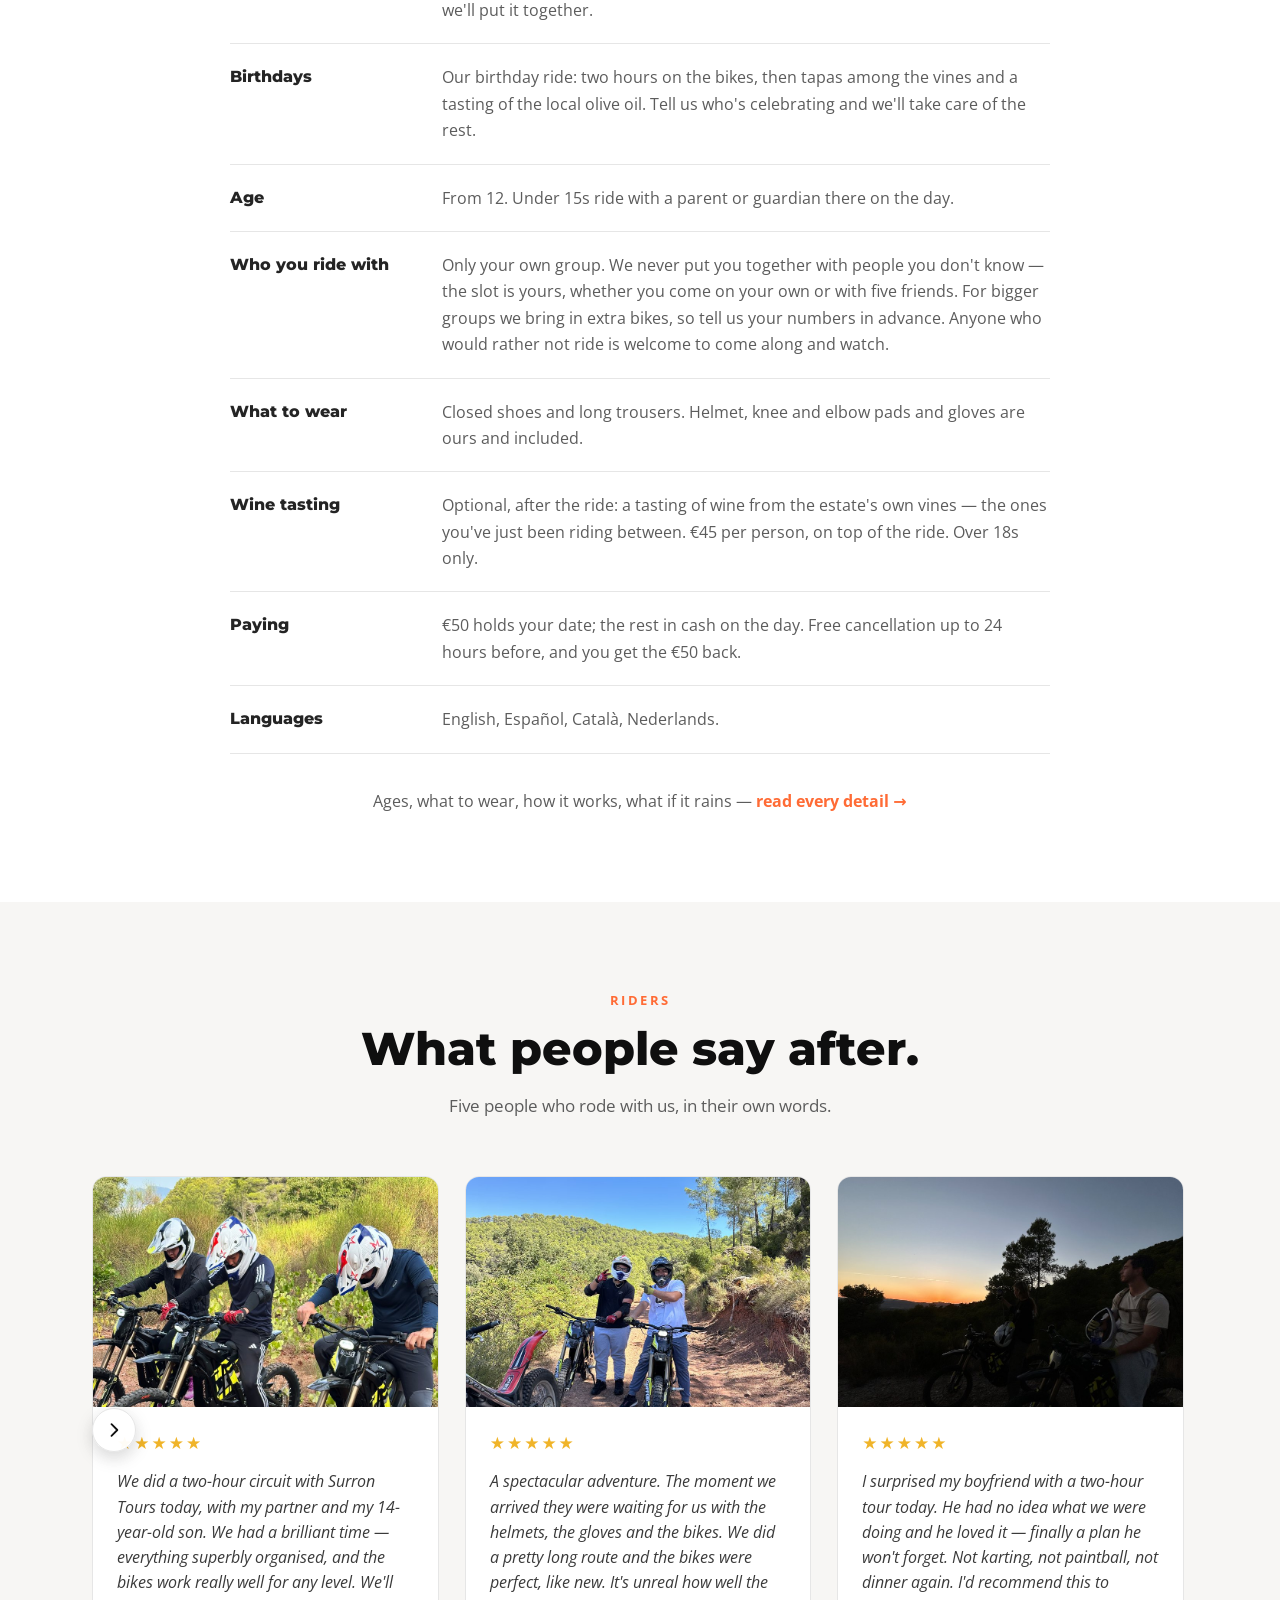
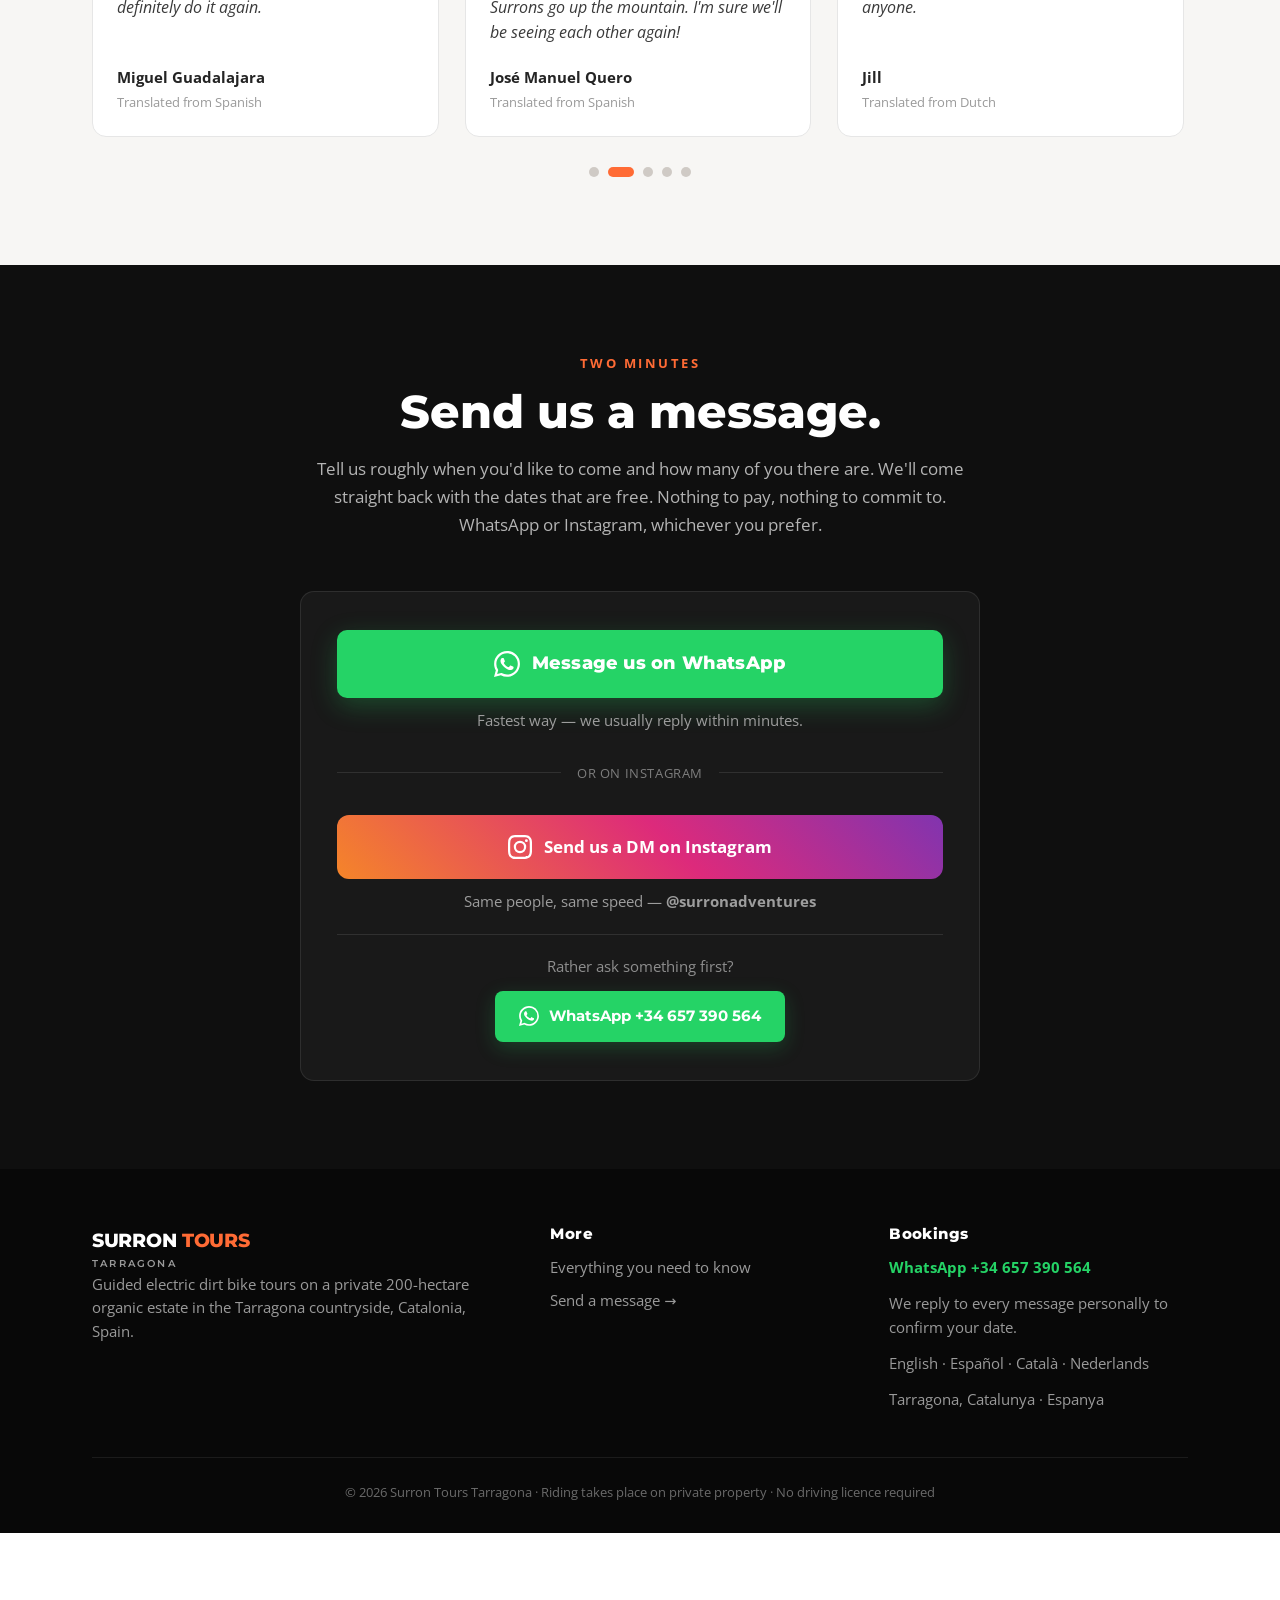
==== commit 216aaaeb: "Verjaardagsrit (2 u + tapas + olijfolie) en langere ritten op aanvraag (EN + bron)" ====
--- a/index.html
+++ b/index.html
@@ -228,7 +228,11 @@
       </div>
       <div class="prakt-rij">
         <b>How long</b>
-        <span>One hour riding, or two. Allow about half an hour on top for the briefing, kitting up and a few practice laps.</span>
+        <span>One hour riding, or two. Allow about half an hour on top for the briefing, kitting up and a few practice laps. Want longer? Three hours, half a day — just ask and we'll put it together.</span>
+      </div>
+      <div class="prakt-rij">
+        <b>Birthdays</b>
+        <span>Our birthday ride: two hours on the bikes, then tapas among the vines and a tasting of the local olive oil. Tell us who's celebrating and we'll take care of the rest.</span>
       </div>
       <div class="prakt-rij">
         <b>Age</b>
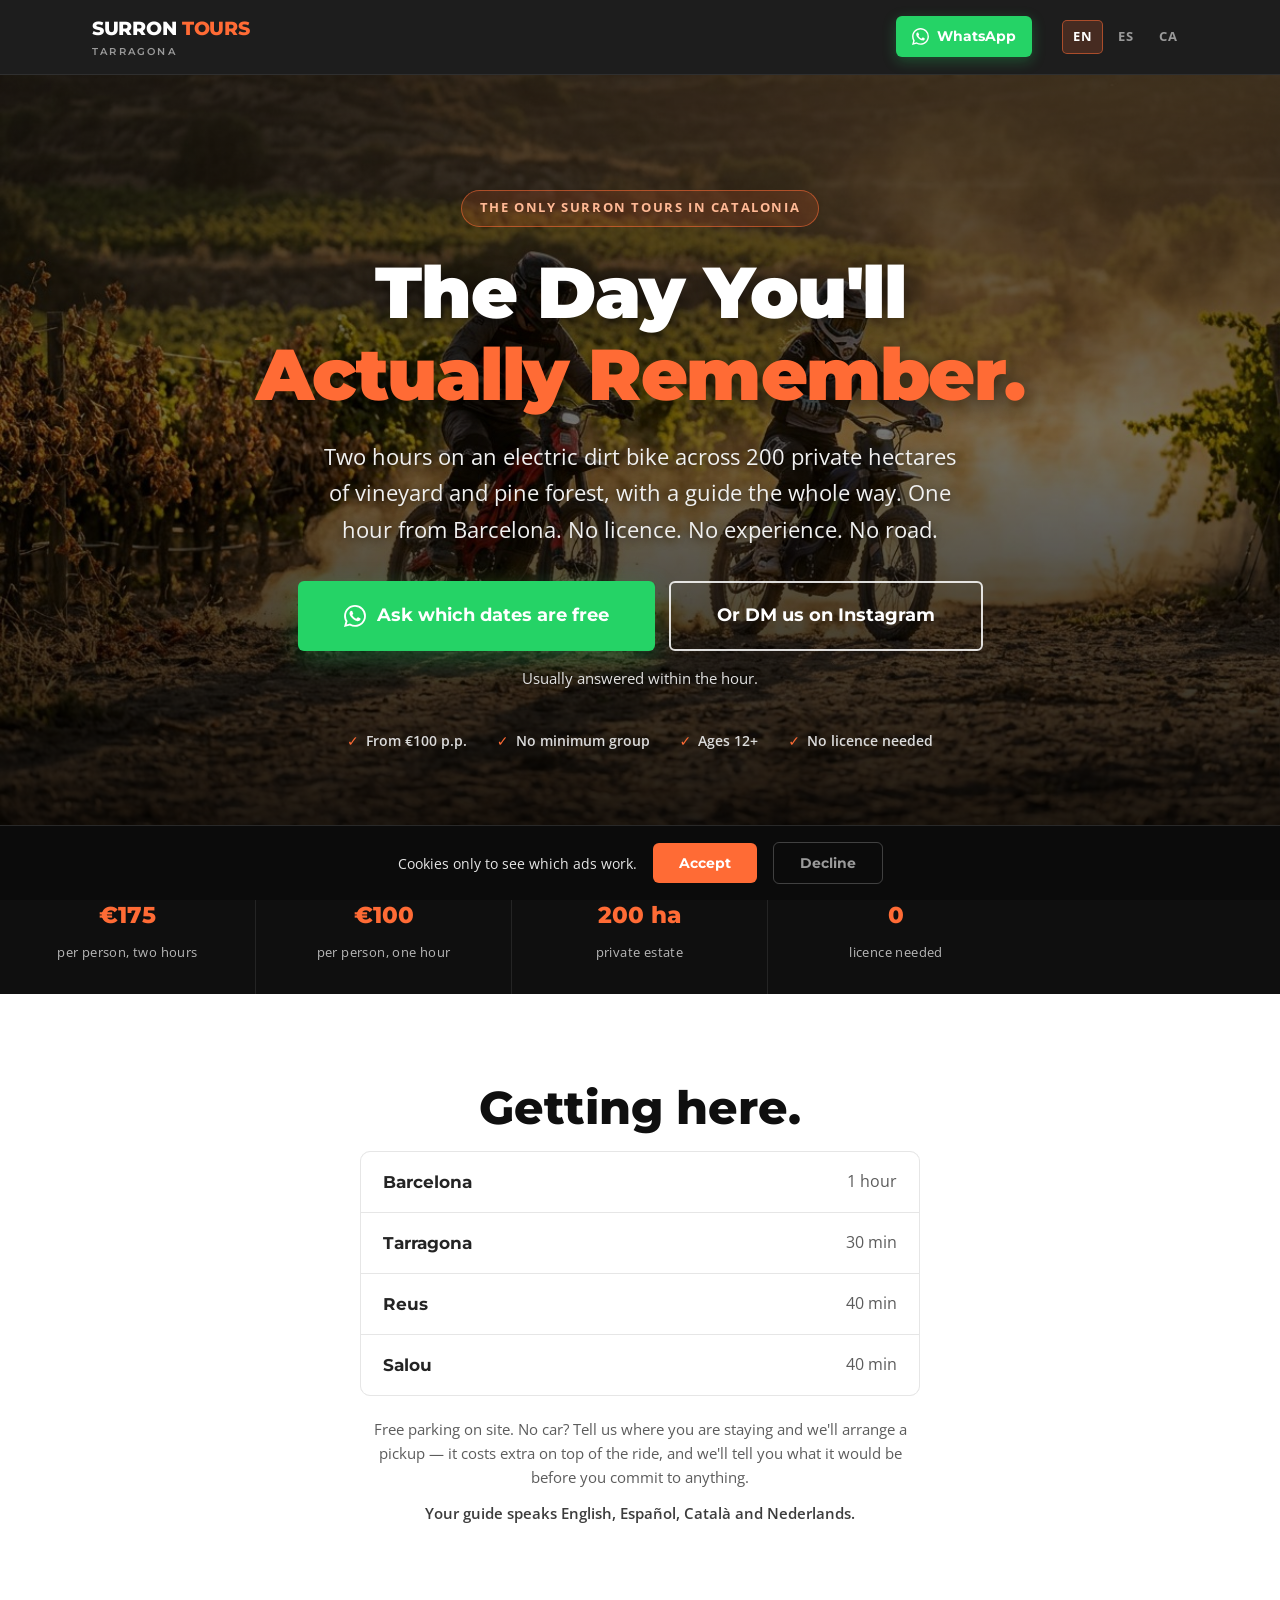
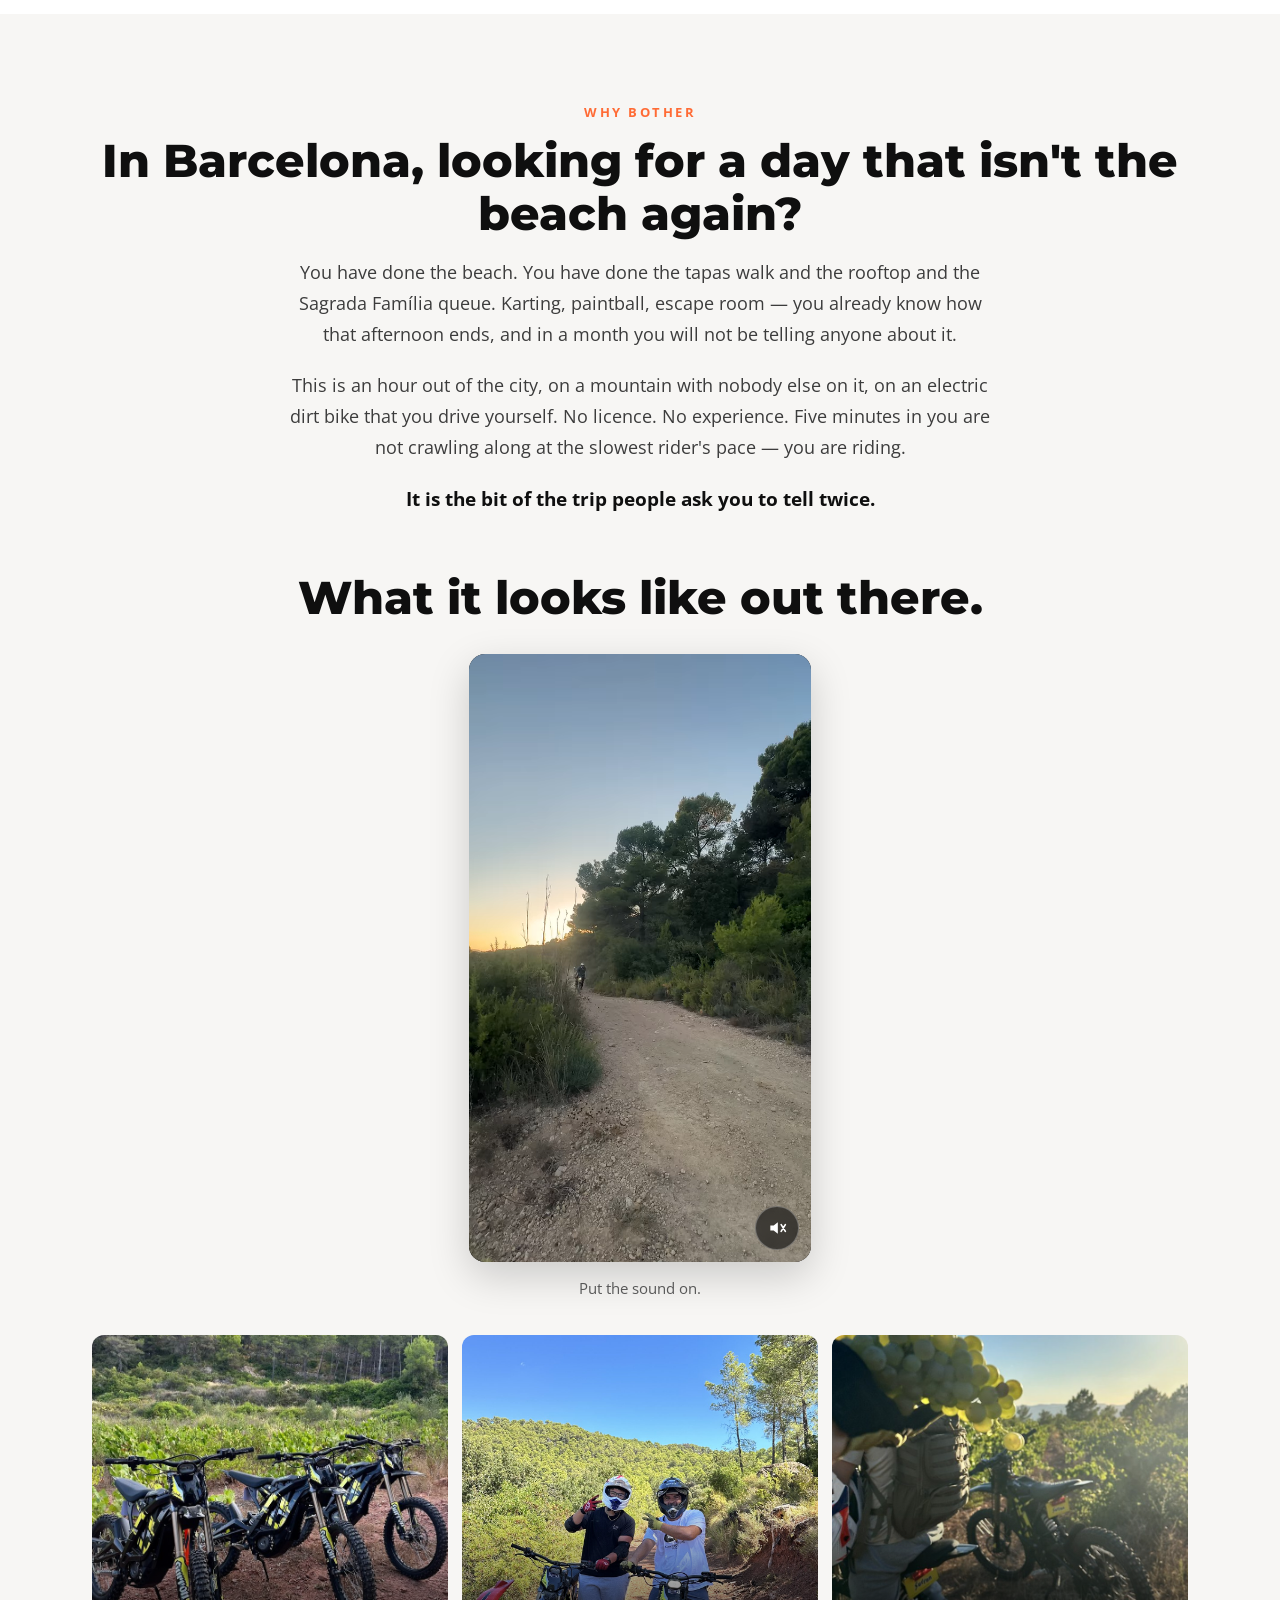
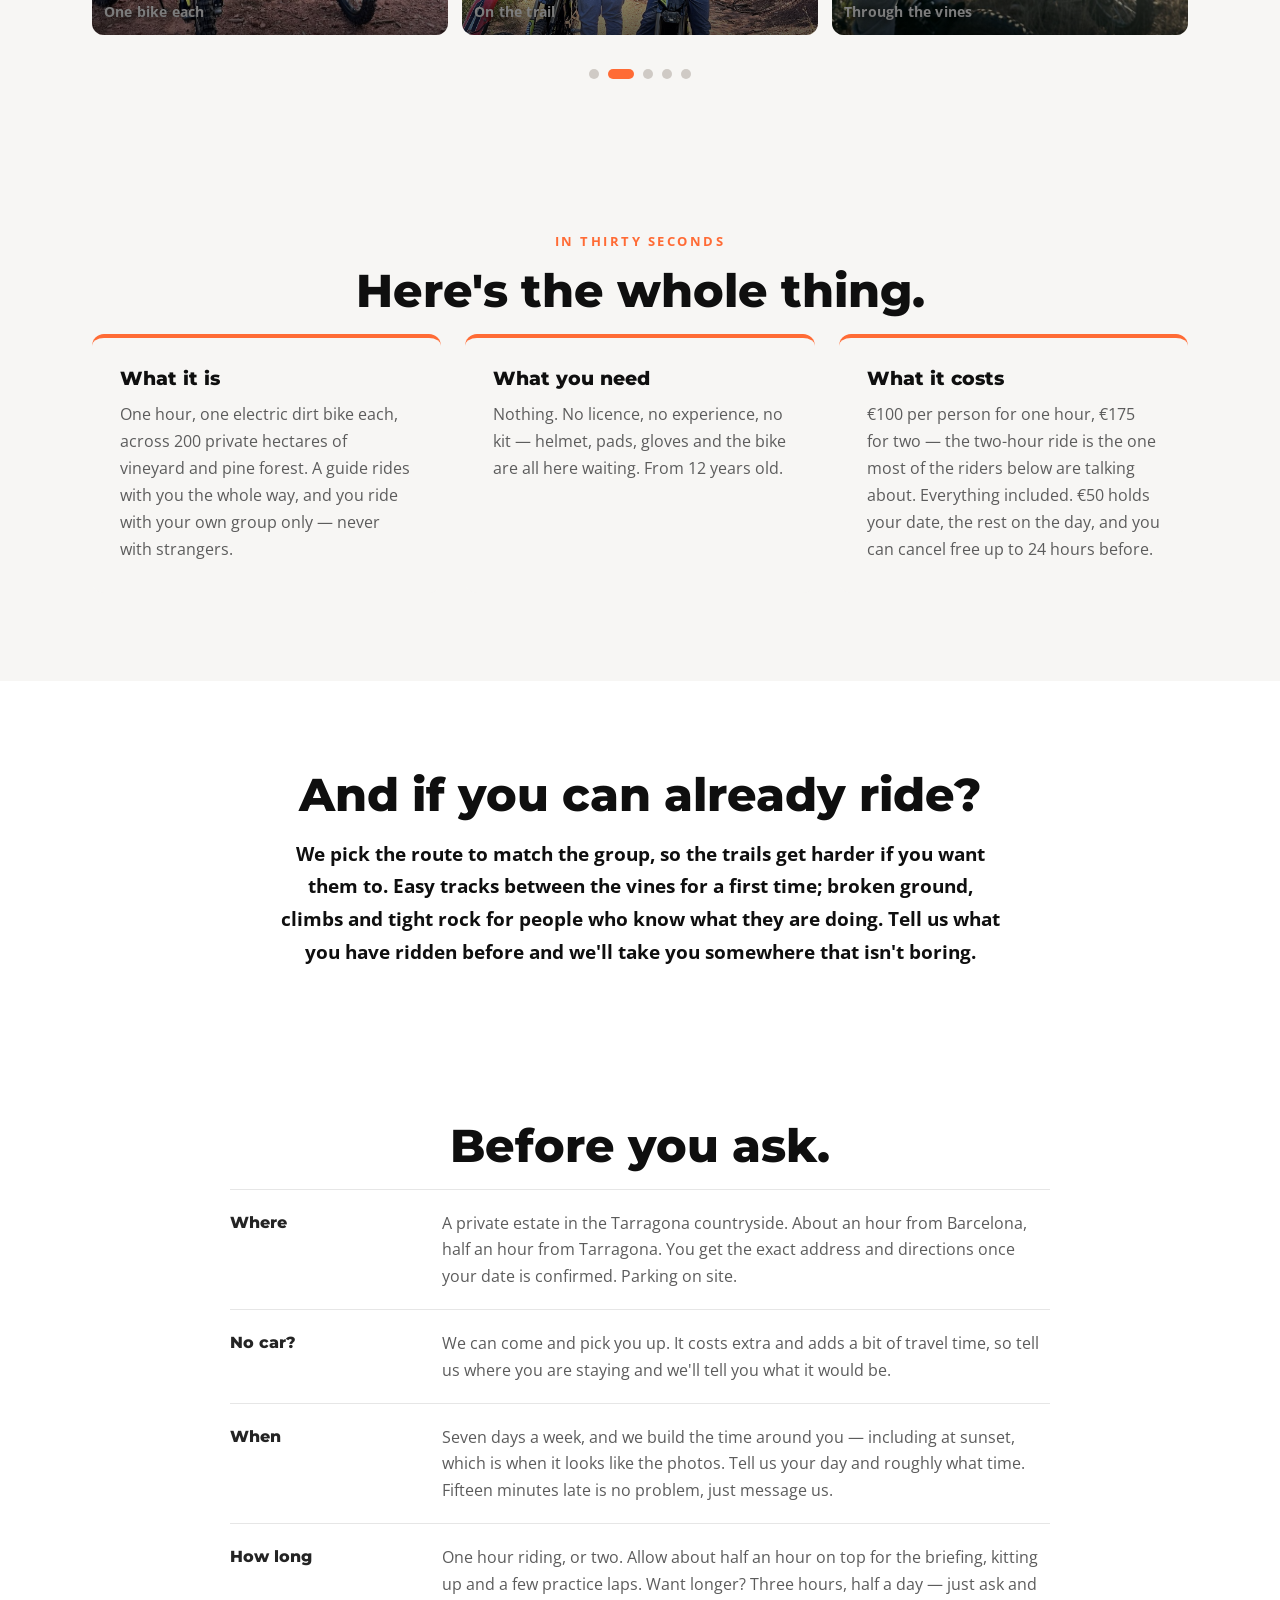
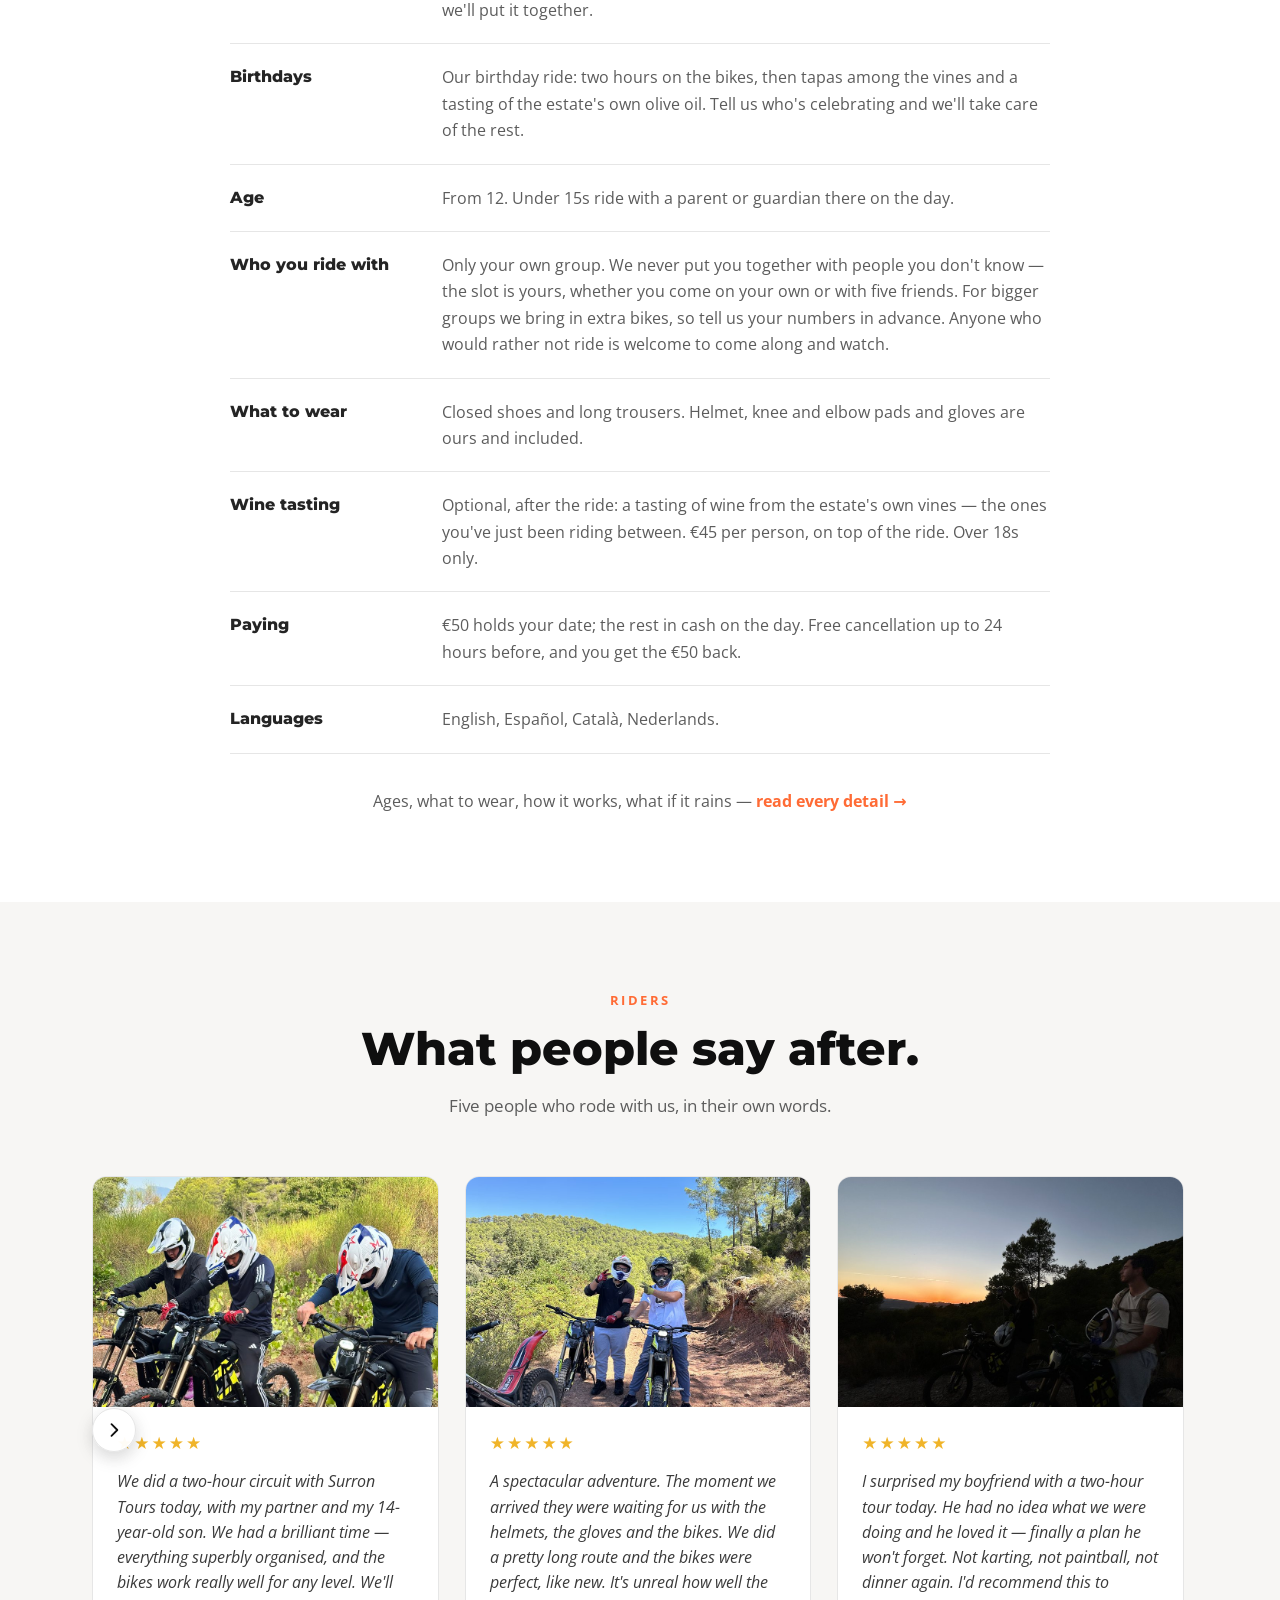
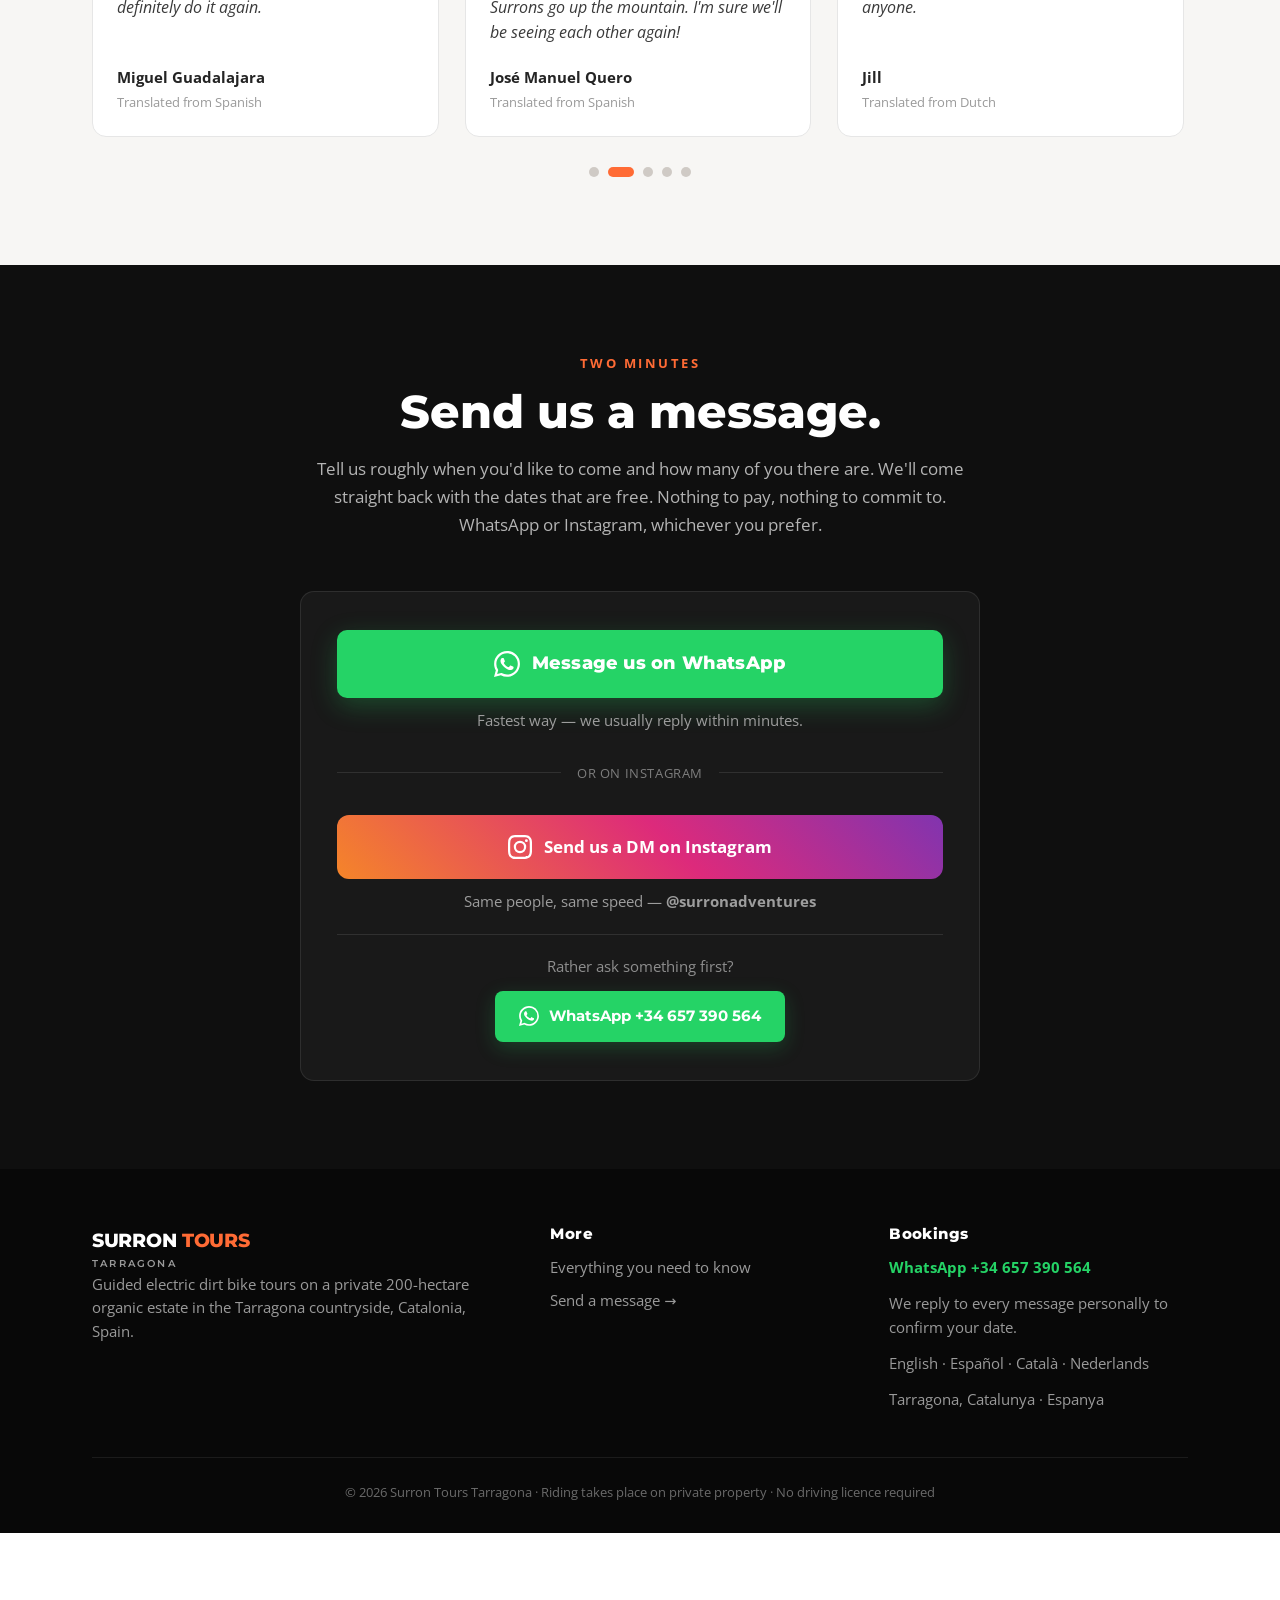
==== commit 31beb7ff: "Fix: From €100 i.p.v. €175, 'both reviews' weg, eigen-tempo-tekst, olie van de finca (EN + bron)" ====
--- a/index.html
+++ b/index.html
@@ -7,7 +7,7 @@
 <meta name="google-site-verification" content="FeQ_ZBYAlJBjMUPc0EtJmtwmsHl9ANiLqEFRHrT8O4o">
 
 <title>Surron Tours Tarragona | Ride an Electric Dirt Bike on 200 Private Hectares</title>
-<meta name="description" content="One hour on an electric dirt bike across 200 private hectares near Tarragona. No licence, no experience, all gear included. From €175. Message us and we'll tell you which dates are free.">
+<meta name="description" content="One hour on an electric dirt bike across 200 private hectares near Tarragona. No licence, no experience, all gear included. From €100. Message us and we'll tell you which dates are free.">
 <meta name="theme-color" content="#0f0f0f">
 <link rel="canonical" href="https://surrontours.com/">
 <link rel="alternate" hreflang="en" href="https://surrontours.com/">
@@ -17,7 +17,7 @@
 <meta property="og:type" content="website">
 <meta property="og:site_name" content="Surron Tours Tarragona">
 <meta property="og:title" content="The Best Hour of Your Holiday | Surron Tours Tarragona">
-<meta property="og:description" content="Ride an electric dirt bike across 200 private hectares near Tarragona. No licence needed. All gear included. From €175.">
+<meta property="og:description" content="Ride an electric dirt bike across 200 private hectares near Tarragona. No licence needed. All gear included. From €100.">
 <meta property="og:url" content="https://surrontours.com/">
 <meta property="og:image" content="https://surrontours.com/img/couple-vineyard.jpg">
 <meta property="og:image:width" content="1200">
@@ -25,7 +25,7 @@
 <meta property="og:locale" content="en_GB">
 <meta name="twitter:card" content="summary_large_image">
 <meta name="twitter:title" content="The Best Hour of Your Holiday | Surron Tours Tarragona">
-<meta name="twitter:description" content="Ride an electric dirt bike across 200 private hectares near Tarragona. No licence needed. All gear included. From €175.">
+<meta name="twitter:description" content="Ride an electric dirt bike across 200 private hectares near Tarragona. No licence needed. All gear included. From €100.">
 <meta name="twitter:image" content="https://surrontours.com/img/couple-vineyard.jpg">
 
 <link rel="icon" href="data:image/svg+xml,<svg xmlns='http://www.w3.org/2000/svg' viewBox='0 0 100 100'><rect width='100' height='100' rx='22' fill='%230f0f0f'/><text y='72' x='50' font-size='60' text-anchor='middle' fill='%23ff6b35' font-family='Arial,sans-serif' font-weight='bold'>S</text></svg>">
@@ -90,7 +90,7 @@
       <a href="https://www.instagram.com/surronadventures/" class="btn btn-lg btn-ghost" target="_blank" rel="noopener">Or DM us on Instagram</a>
     </div>
     <p class="cta-noot">Usually answered within the hour.</p>
-    <div class="hero-trust"><span>From €175 p.p.</span><span>No minimum group</span><span>Ages 12+</span><span>No licence needed</span></div>
+    <div class="hero-trust"><span>From €100 p.p.</span><span>No minimum group</span><span>Ages 12+</span><span>No licence needed</span></div>
   </div>
 </section>
 
@@ -118,7 +118,7 @@
     <h2 class="section-title">In Barcelona, looking for a day that isn't the beach again?</h2>
     <div class="pitch-tekst">
       <p>You have done the beach. You have done the tapas walk and the rooftop and the Sagrada Família queue. Karting, paintball, escape room — you already know how that afternoon ends, and in a month you will not be telling anyone about it.</p>
-      <p>This is an hour out of the city, on a mountain with nobody else on it, on an electric dirt bike that you drive yourself. No licence. No experience. Five minutes in you are not following a guide at walking pace — you are riding.</p>
+      <p>This is an hour out of the city, on a mountain with nobody else on it, on an electric dirt bike that you drive yourself. No licence. No experience. Five minutes in you are not crawling along at the slowest rider's pace — you are riding.</p>
       <p>It is the bit of the trip people ask you to tell twice.</p>
     </div>
   </div>
@@ -196,7 +196,7 @@
       </div>
       <div class="kort-card">
         <h3>What it costs</h3>
-        <p>€100 per person for one hour, €175 for two — the two-hour ride is the one both reviews below are talking about. Everything included. You pay on the day and can cancel free up to 24 hours before.</p>
+        <p>€100 per person for one hour, €175 for two — the two-hour ride is the one most of the riders below are talking about. Everything included. €50 holds your date, the rest on the day, and you can cancel free up to 24 hours before.</p>
       </div>
     </div>
   </div>
@@ -232,7 +232,7 @@
       </div>
       <div class="prakt-rij">
         <b>Birthdays</b>
-        <span>Our birthday ride: two hours on the bikes, then tapas among the vines and a tasting of the local olive oil. Tell us who's celebrating and we'll take care of the rest.</span>
+        <span>Our birthday ride: two hours on the bikes, then tapas among the vines and a tasting of the estate's own olive oil. Tell us who's celebrating and we'll take care of the rest.</span>
       </div>
       <div class="prakt-rij">
         <b>Age</b>
